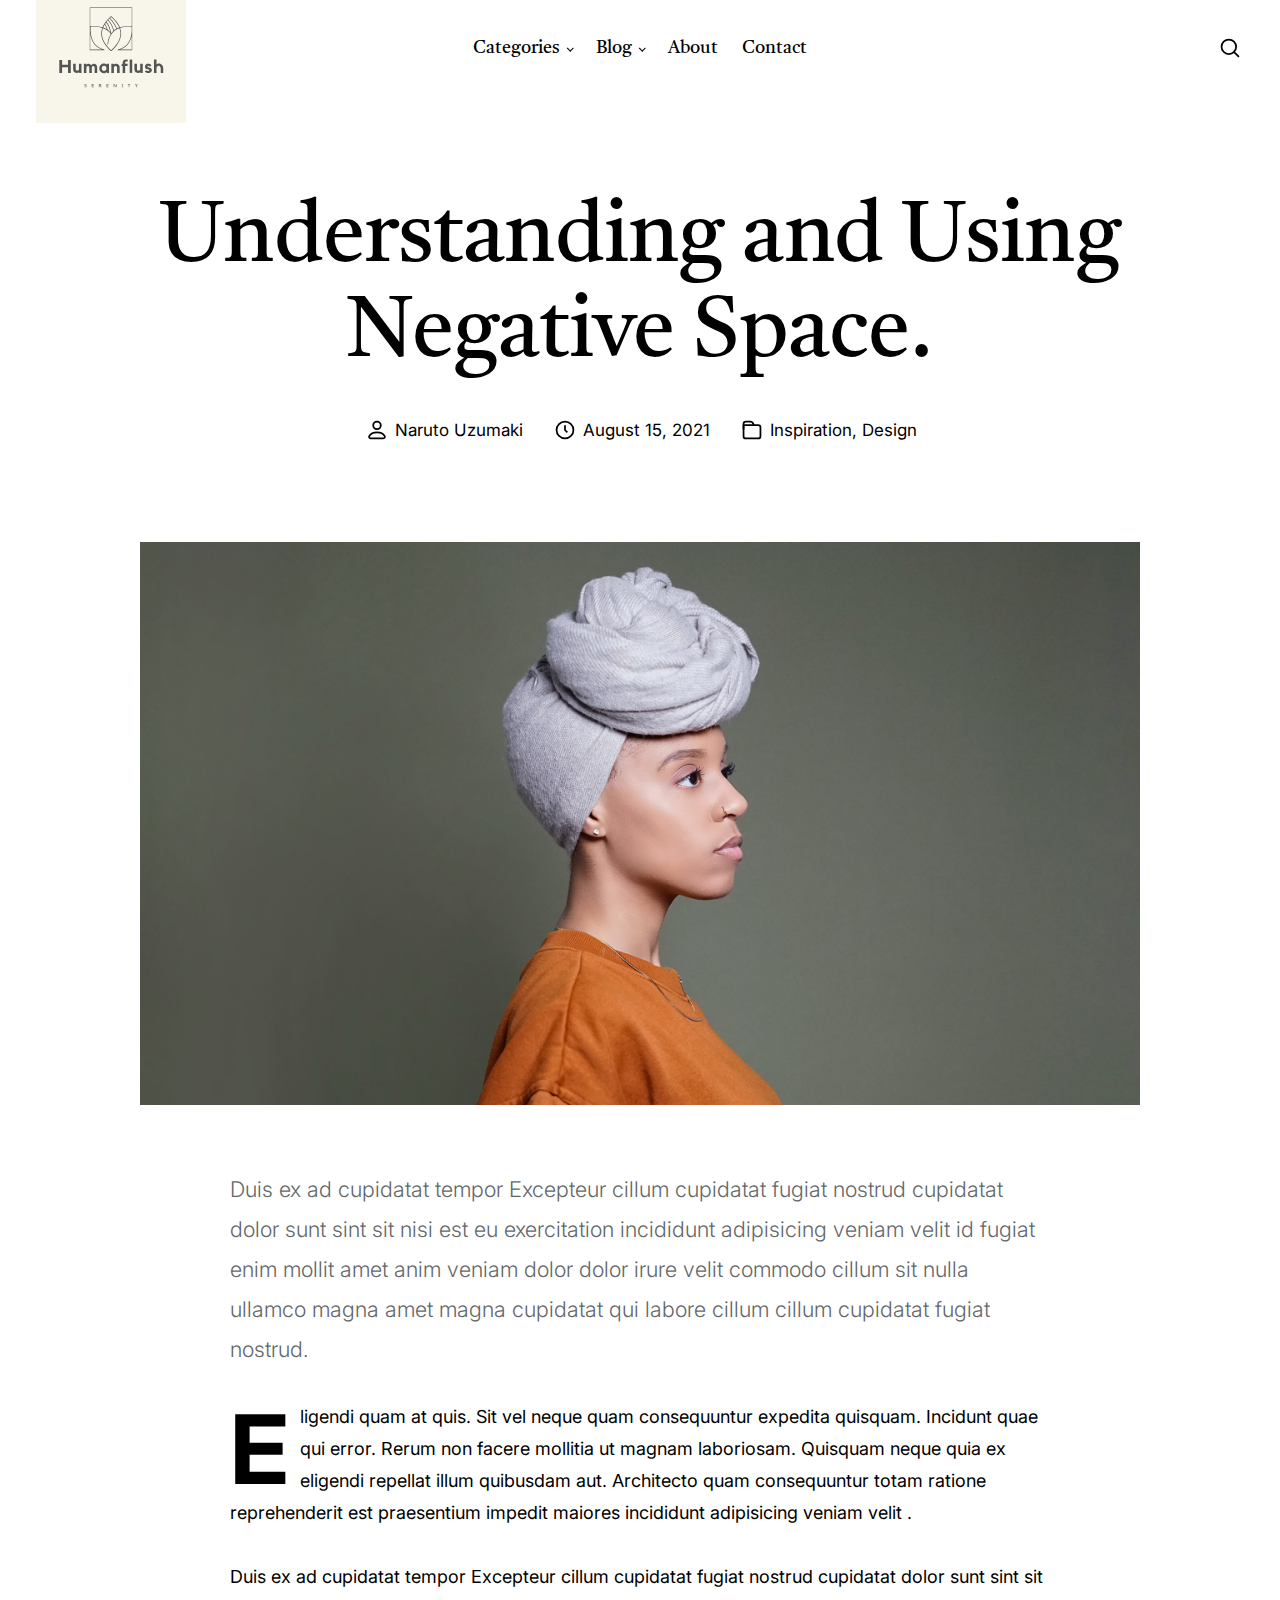
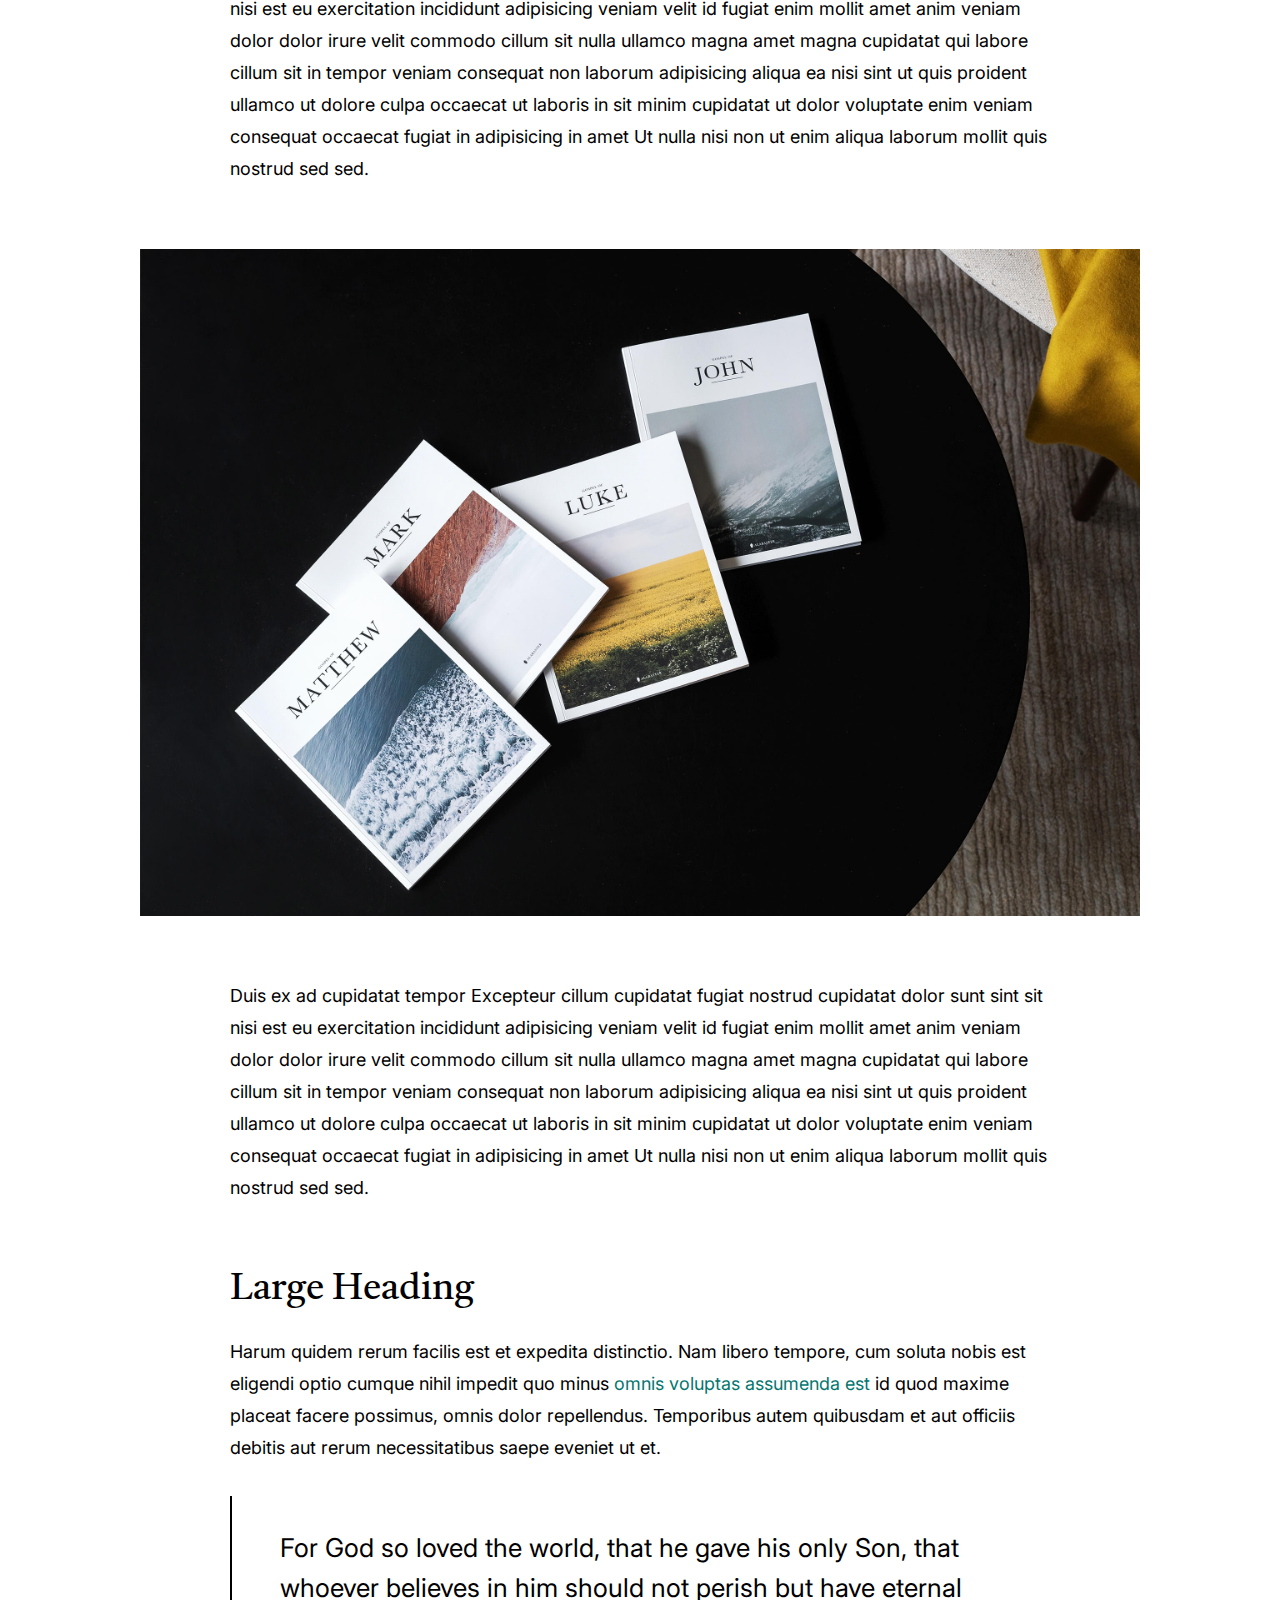
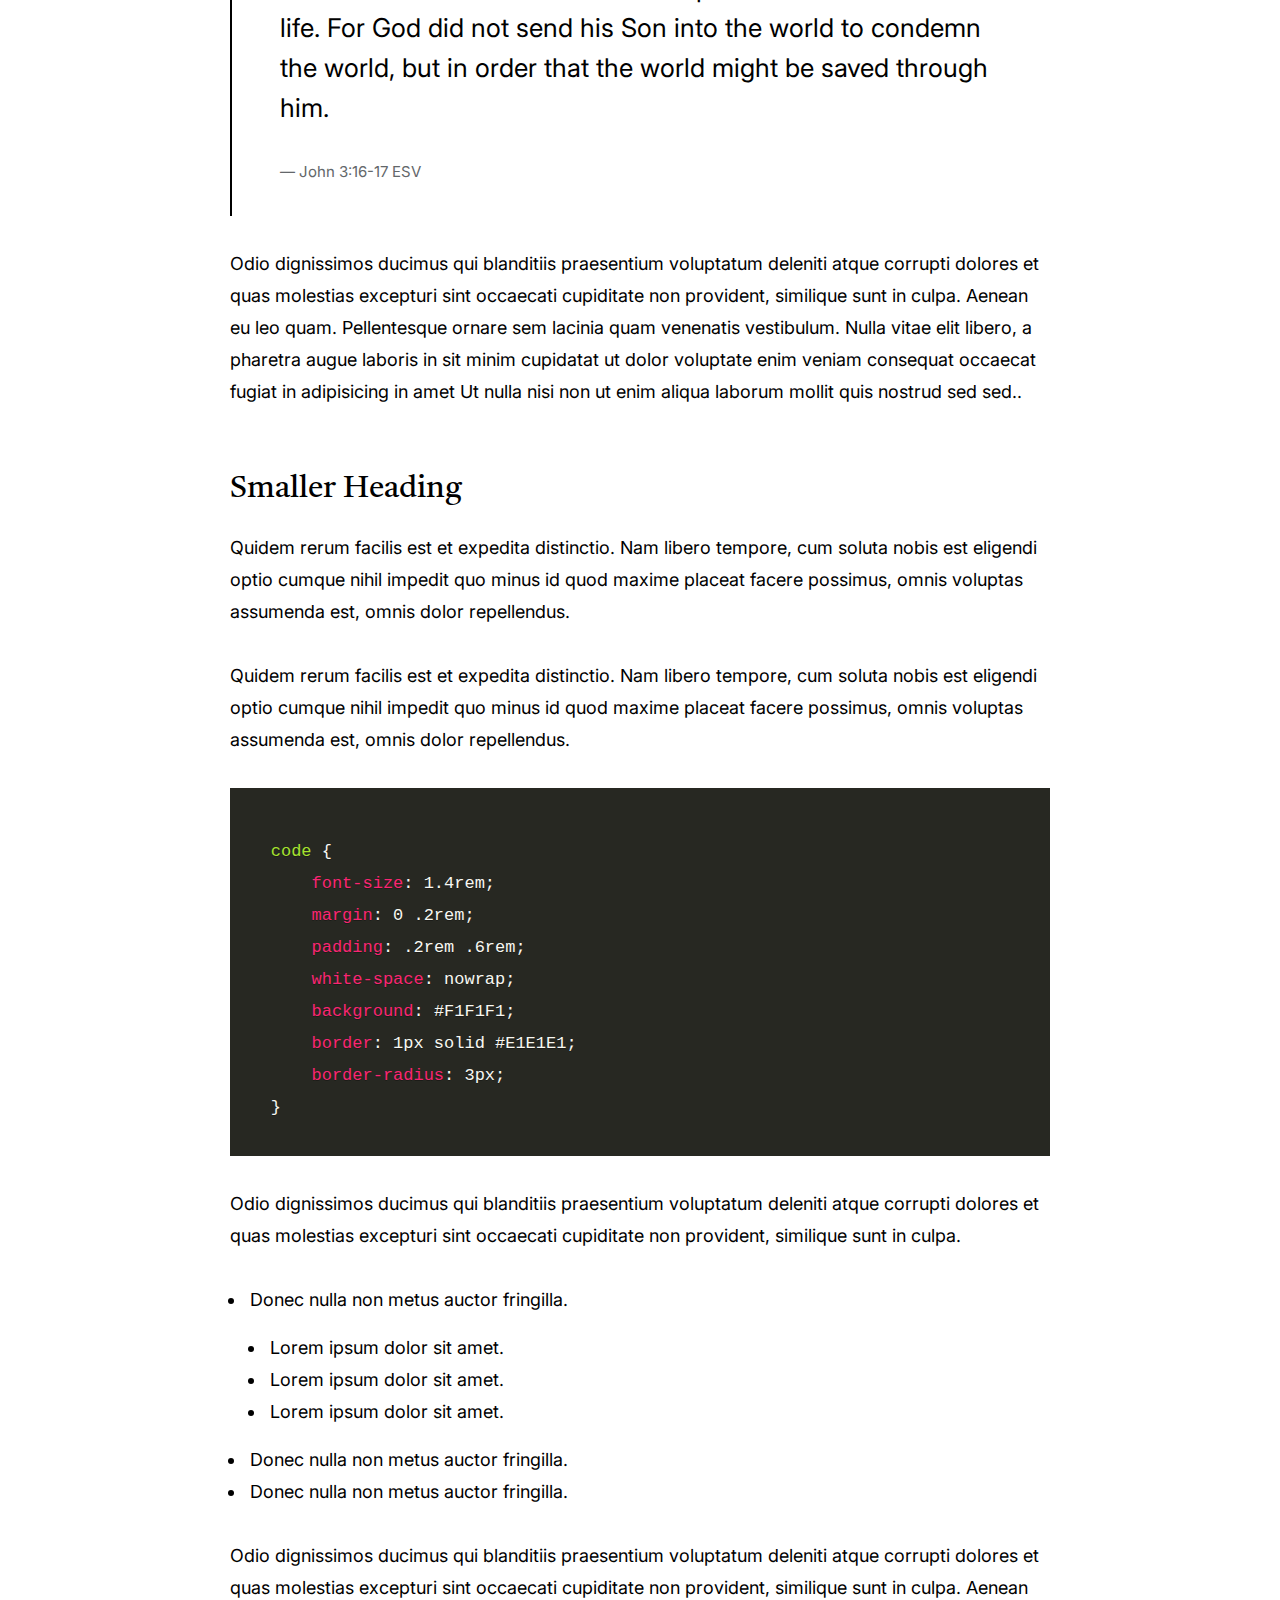
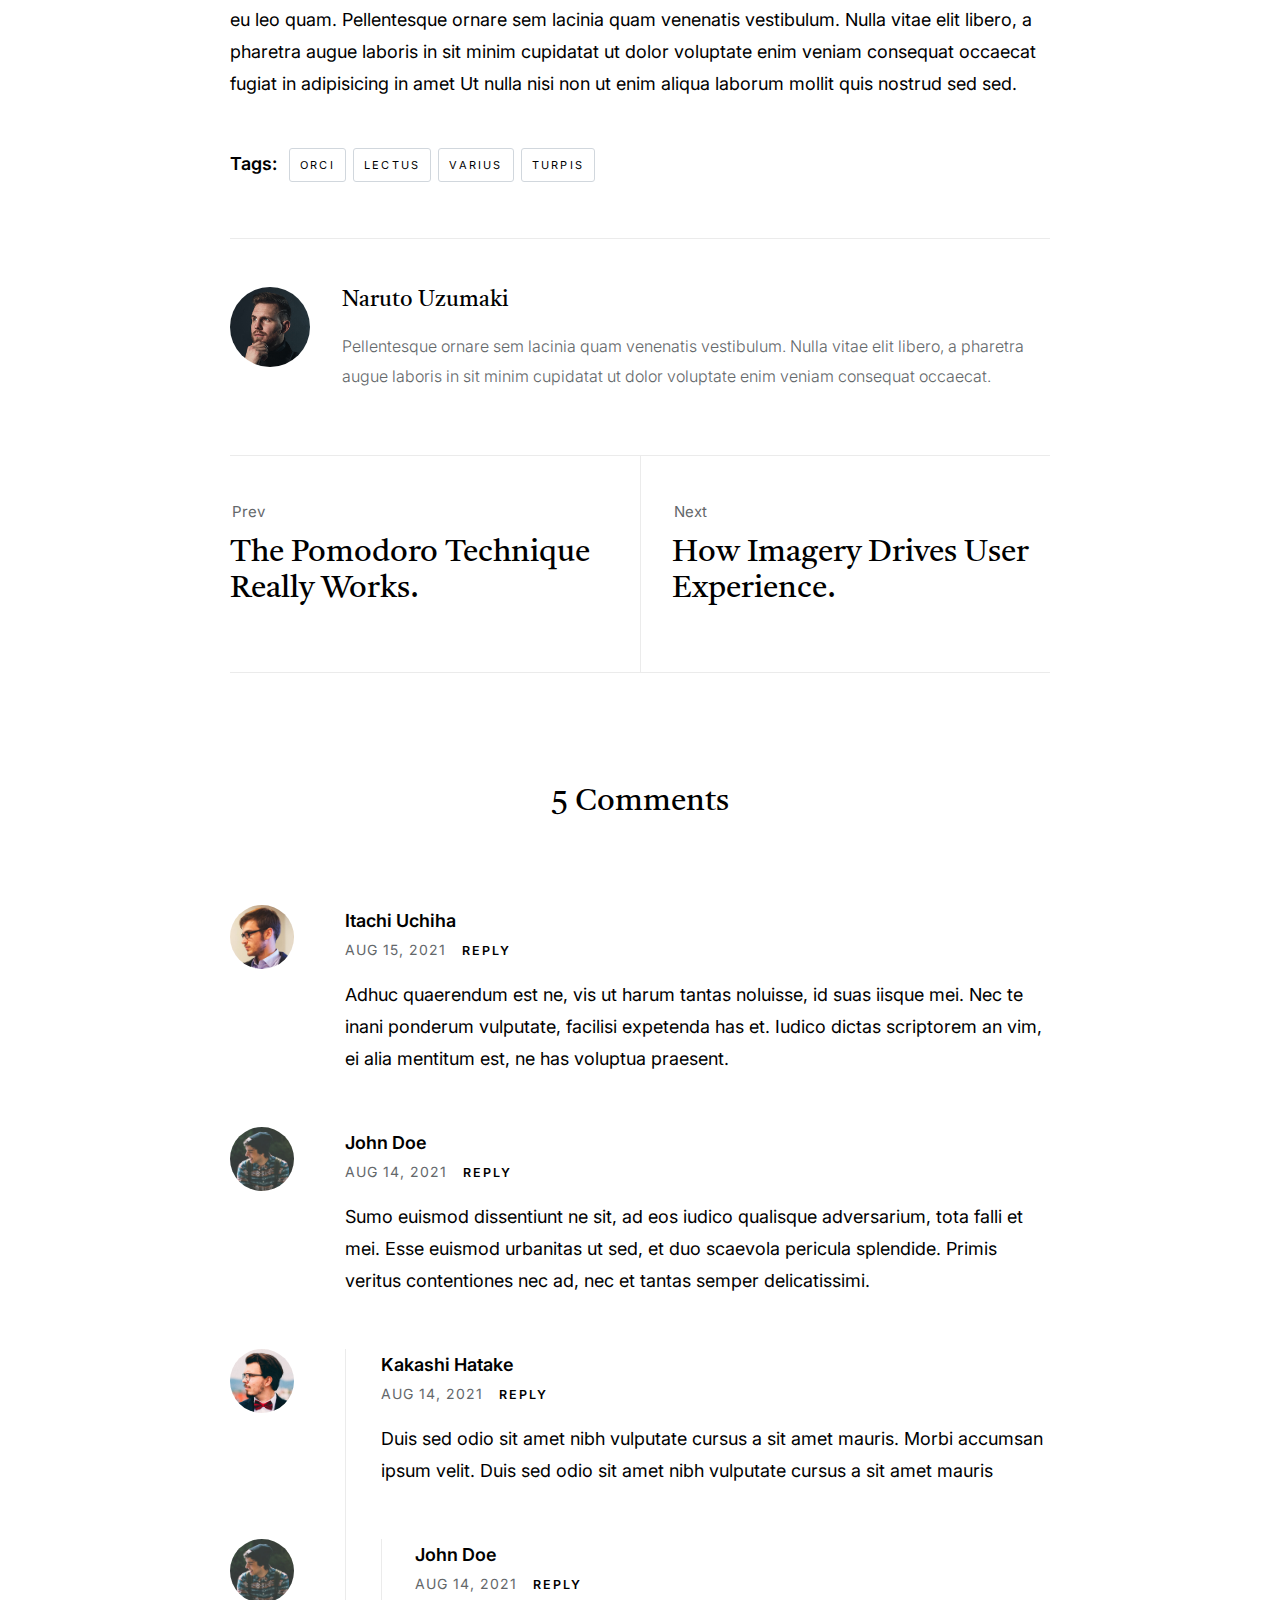
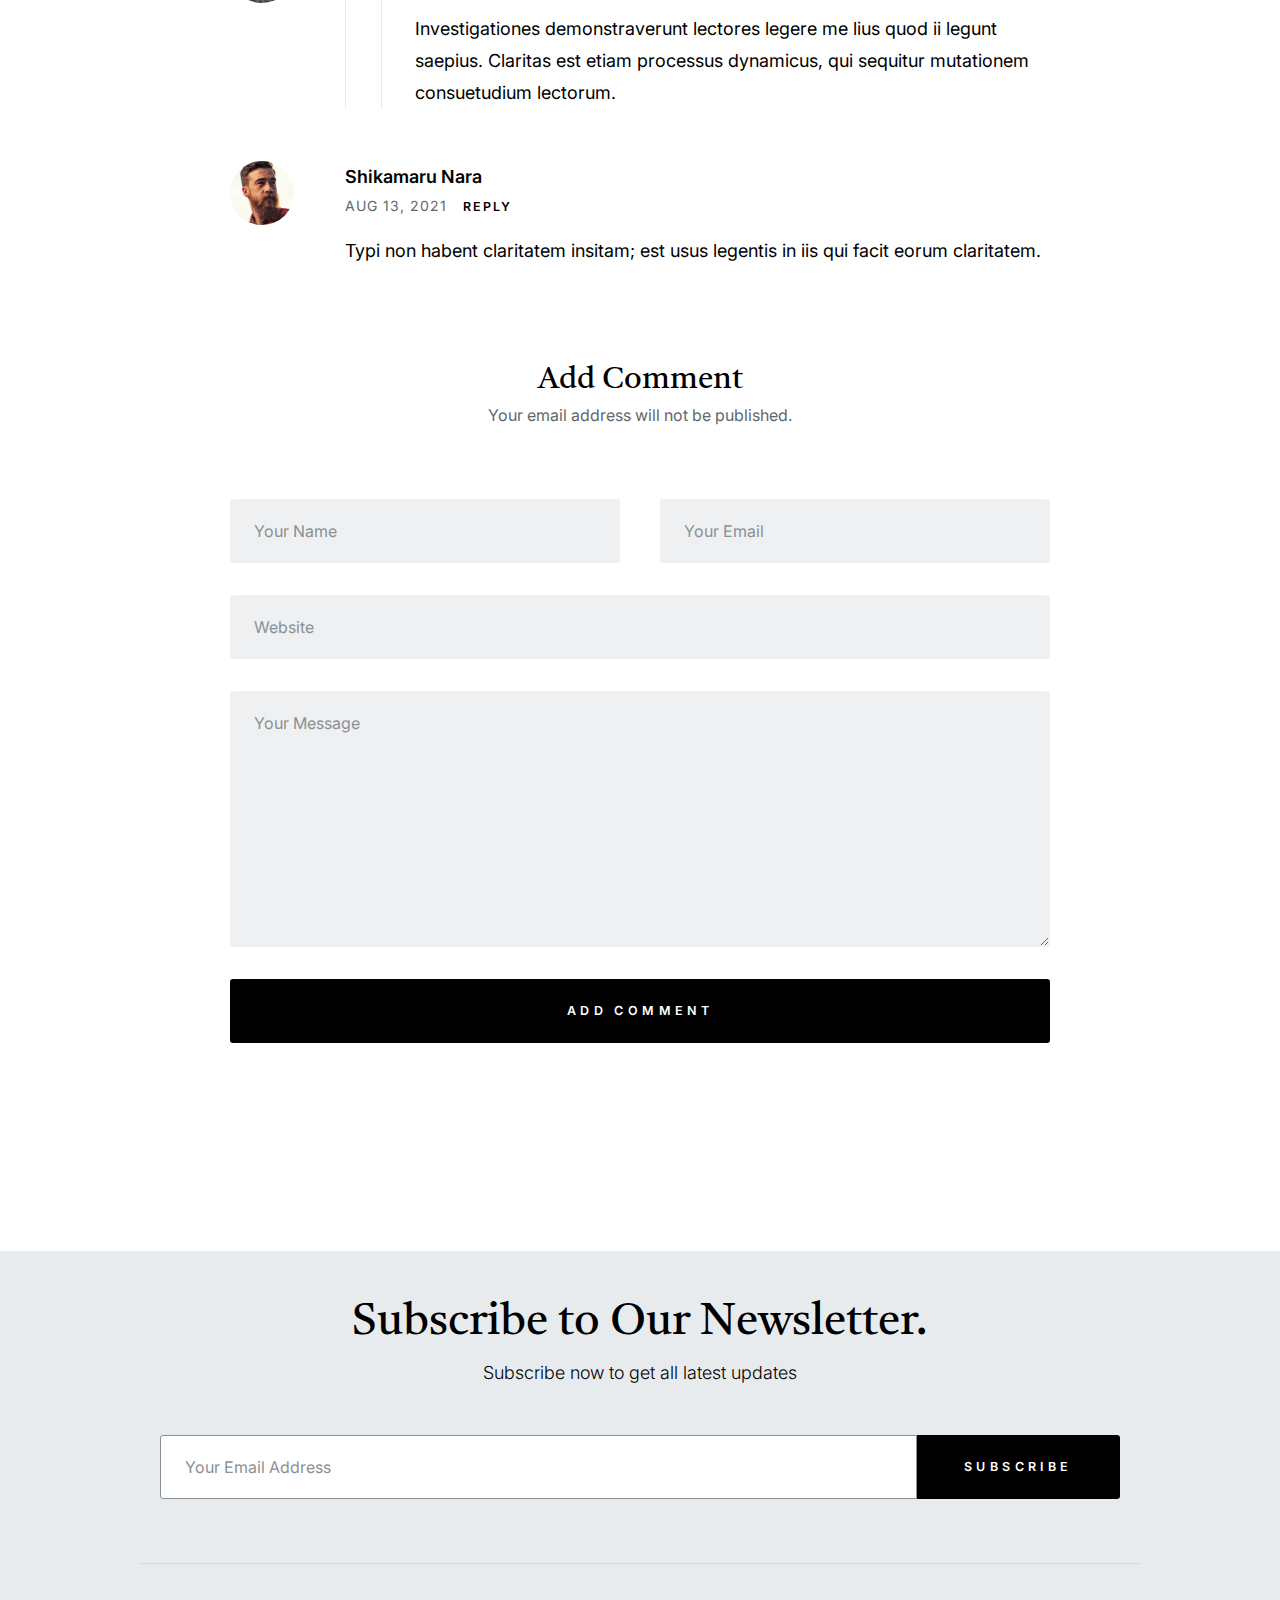
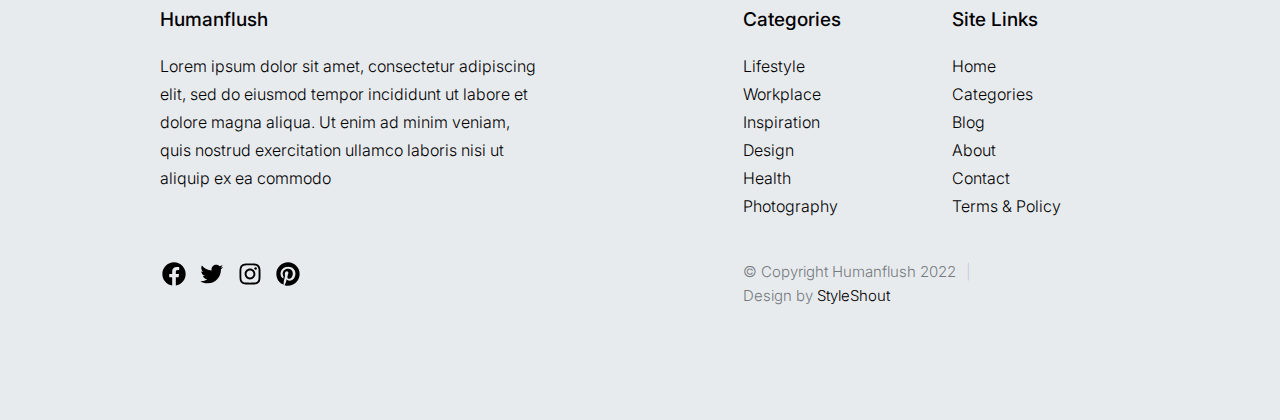
==== single-standard.html @ 4a158e67 "first commit" ====
<!DOCTYPE html>
<html lang="en" class="no-js" >
<head>

    <!--- basic page needs
    ================================================== -->
    <meta charset="utf-8">
    <meta name="viewport" content="width=device-width, initial-scale=1">
    <title>Standard Post - Humanflush</title>

    <script>
        document.documentElement.classList.remove('no-js');
        document.documentElement.classList.add('js');
    </script>

    <!-- CSS
    ================================================== -->
    <link rel="stylesheet" href="css/vendor.css">
    <link rel="stylesheet" href="css/styles.css">

    <!-- favicons
    ================================================== -->
    <link rel="apple-touch-icon" sizes="180x180" href="apple-touch-icon.png">
    <link rel="icon" type="image/png" sizes="32x32" href="favicon-32x32.png">
    <link rel="icon" type="image/png" sizes="16x16" href="favicon-16x16.png">
    <link rel="manifest" href="site.webmanifest">

</head>

<body id="top">


    <!-- preloader
    ================================================== -->
    <div id="preloader">
        <div id="loader" class="dots-fade">
            <div></div>
            <div></div>
            <div></div>
        </div>
    </div>


    <!-- page wrap
    ================================================== -->
    <div id="page" class="s-pagewrap">


        <!-- # site header
        ================================================== -->
        <header id="masthead" class="s-header">

            <div class="s-header__branding">
                <p class="site-title">
                    <a href="index.html" rel="home">
                        <img src="./images/humanflush-logo.svg" alt="My Meanful logo" />
                    </a>
                </p>
            </div>

            <div class="row s-header__navigation">

                <nav class="s-header__nav-wrap">

                    <h3 class="s-header__nav-heading">Navigate to</h3>

                    <ul class="s-header__nav">

                        <li class="has-children">
                            <a href="#0" title="" class="">Categories</a>
                            <ul class="sub-menu">
                                <li><a href="category.html">Money</a></li>
                                <li><a href="category.html">Happiness</a></li>
                                <li><a href="category.html">Meaningful</a></li>

                            </ul>
                        </li>
                        <li class="has-children">
                            <a href="#0" title="" class="">Blog</a>
                            <ul class="sub-menu">
                                <li><a href="single-standard.html">Money</a></li>
                                <li><a href="single-video.html">Happiness</a></li>
                                <li><a href="single-audio.html">Meaningful</a></li>
                            </ul>
                        </li>

                        <li><a href="about.html" title="">About</a></li>
                        <li><a href="contact.html" title="">Contact</a></li>
                    </ul> <!-- end s-header__nav -->

                </nav> <!-- end s-header__nav-wrap -->

            </div> <!-- end s-header__navigation -->

            <div class="s-header__search">

                <div class="s-header__search-inner">
                    <div class="row">

                        <form role="search" method="get" class="s-header__search-form" action="#">
                            <label>
                                <span class="u-screen-reader-text">Search for:</span>
                                <input type="search" class="s-header__search-field" placeholder="Search for..." value="" name="s" title="Search for:" autocomplete="off">
                            </label>
                            <input type="submit" class="s-header__search-submit" value="Search">
                        </form>

                        <a href="#0" title="Close Search" class="s-header__search-close">Close</a>

                    </div> <!-- end row -->
                </div> <!-- s-header__search-inner -->

            </div> <!-- end s-header__search -->

            <a class="s-header__menu-toggle" href="#0"><span>Menu</span></a>
            <a class="s-header__search-trigger" href="#">
                <svg width="24" height="24" fill="none" viewBox="0 0 24 24">
                    <path stroke="currentColor" stroke-linecap="round" stroke-linejoin="round" stroke-width="1.5" d="M19.25 19.25L15.5 15.5M4.75 11C4.75 7.54822 7.54822 4.75 11 4.75C14.4518 4.75 17.25 7.54822 17.25 11C17.25 14.4518 14.4518 17.25 11 17.25C7.54822 17.25 4.75 14.4518 4.75 11Z"></path>
                </svg>
            </a>

        </header> <!-- end s-header -->


        <!-- # site-content
        ================================================== -->
        <div id="content" class="s-content s-content--blog">

                <div class="row entry-wrap">
                    <div class="column lg-12">

                        <article class="entry format-standard">

                            <header class="entry__header">

                                <h1 class="entry__title">
                                    Understanding and Using Negative Space.
                                </h1>

                                <div class="entry__meta">
                                    <div class="entry__meta-author">
                                        <svg width="24" height="24" fill="none" viewBox="0 0 24 24">
                                            <circle cx="12" cy="8" r="3.25" stroke="currentColor" stroke-linecap="round" stroke-linejoin="round" stroke-width="1.5"></circle>
                                            <path stroke="currentColor" stroke-linecap="round" stroke-linejoin="round" stroke-width="1.5" d="M6.8475 19.25H17.1525C18.2944 19.25 19.174 18.2681 18.6408 17.2584C17.8563 15.7731 16.068 14 12 14C7.93201 14 6.14367 15.7731 5.35924 17.2584C4.82597 18.2681 5.70558 19.25 6.8475 19.25Z"></path>
                                        </svg>
                                        <a href="#">Naruto Uzumaki</a>
                                    </div>
                                    <div class="entry__meta-date">
                                        <svg width="24" height="24" fill="none" viewBox="0 0 24 24">
                                            <circle cx="12" cy="12" r="7.25" stroke="currentColor" stroke-width="1.5"></circle>
                                            <path stroke="currentColor" stroke-width="1.5" d="M12 8V12L14 14"></path>
                                        </svg>
                                        August 15, 2021
                                    </div>
                                    <div class="entry__meta-cat">
                                        <svg width="24" height="24" fill="none" viewBox="0 0 24 24">
                                            <path stroke="currentColor" stroke-linecap="round" stroke-linejoin="round" stroke-width="1.5" d="M19.25 17.25V9.75C19.25 8.64543 18.3546 7.75 17.25 7.75H4.75V17.25C4.75 18.3546 5.64543 19.25 6.75 19.25H17.25C18.3546 19.25 19.25 18.3546 19.25 17.25Z"></path>
                                            <path stroke="currentColor" stroke-linecap="round" stroke-linejoin="round" stroke-width="1.5" d="M13.5 7.5L12.5685 5.7923C12.2181 5.14977 11.5446 4.75 10.8127 4.75H6.75C5.64543 4.75 4.75 5.64543 4.75 6.75V11"></path>
                                        </svg>

                                        <span class="cat-links">
                                            <a href="#0">Inspiration</a>
                                            <a href="#0">Design</a>
                                        </span>
                                    </div>
                                </div>
                            </header>

                            <div class="entry__media">
                                <figure class="featured-image">
                                    <img src="images/thumbs/single/standard-1200.jpg"
                                      srcset="images/thumbs/single/standard-2400.jpg 2400w,
                                              images/thumbs/single/standard-1200.jpg 1200w,
                                              images/thumbs/single/standard-600.jpg 600w" sizes="(max-width: 2400px) 100vw, 2400px" alt="">
                                </figure>
                            </div>

                            <div class="content-primary">

                                <div class="entry__content">
                                    <p class="lead">
                                    Duis ex ad cupidatat tempor Excepteur cillum cupidatat fugiat nostrud cupidatat dolor
                                    sunt sint sit nisi est eu exercitation incididunt adipisicing veniam velit id fugiat
                                    enim mollit amet anim veniam dolor dolor irure velit commodo cillum sit nulla ullamco
                                    magna amet magna cupidatat qui labore cillum cillum cupidatat fugiat nostrud. </p>

                                    <p class="drop-cap">
                                    Eligendi quam at quis. Sit vel neque quam consequuntur expedita quisquam. Incidunt quae
                                    qui error. Rerum non facere mollitia ut magnam laboriosam. Quisquam neque quia ex eligendi
                                    repellat illum quibusdam aut. Architecto quam consequuntur totam ratione reprehenderit est
                                    praesentium impedit maiores incididunt adipisicing veniam velit .
                                    </p>

                                    <p>
                                    Duis ex ad cupidatat tempor Excepteur cillum cupidatat fugiat nostrud cupidatat dolor
                                    sunt sint sit nisi est eu exercitation incididunt adipisicing veniam velit id fugiat
                                    enim mollit amet anim veniam dolor dolor irure velit commodo cillum sit nulla ullamco
                                    magna amet magna cupidatat qui labore cillum sit in tempor veniam consequat non laborum
                                    adipisicing aliqua ea nisi sint ut quis proident ullamco ut dolore culpa occaecat ut
                                    laboris in sit minim cupidatat ut dolor voluptate enim veniam consequat occaecat fugiat
                                    in adipisicing in amet Ut nulla nisi non ut enim aliqua laborum mollit quis nostrud sed sed.
                                    </p>

                                    <figure class="alignwide">
                                        <img src="images/sample-1200.jpg"
                                          srcset="images/sample-2400.jpg 2400w,
                                                  images/sample-1200.jpg 1200w,
                                                  images/sample-600.jpg 600w" sizes="(max-width: 2400px) 100vw, 2400px" alt="">
                                    </figure>

                                    <p>
                                    Duis ex ad cupidatat tempor Excepteur cillum cupidatat fugiat nostrud cupidatat dolor
                                    sunt sint sit nisi est eu exercitation incididunt adipisicing veniam velit id fugiat
                                    enim mollit amet anim veniam dolor dolor irure velit commodo cillum sit nulla ullamco
                                    magna amet magna cupidatat qui labore cillum sit in tempor veniam consequat non laborum
                                    adipisicing aliqua ea nisi sint ut quis proident ullamco ut dolore culpa occaecat ut
                                    laboris in sit minim cupidatat ut dolor voluptate enim veniam consequat occaecat fugiat
                                    in adipisicing in amet Ut nulla nisi non ut enim aliqua laborum mollit quis nostrud sed sed.
                                    </p>

                                    <h2>Large Heading</h2>

                                    <p>
                                    Harum quidem rerum facilis est et expedita distinctio. Nam libero tempore, cum soluta
                                    nobis est eligendi optio cumque nihil impedit quo minus <a href="http://#">omnis voluptas assumenda est</a>
                                    id quod maxime placeat facere possimus, omnis dolor repellendus. Temporibus autem quibusdam et
                                    aut officiis debitis aut rerum necessitatibus saepe eveniet ut et.</p>

                                    <blockquote>
                                        <p>
                                        For God so loved the world, that he gave his only Son, that whoever believes in
                                        him should not perish but have eternal life. For God did not send his Son into
                                        the world to condemn the world, but in order that the world might be
                                        saved through him.
                                        </p>
                                        <cite>John 3:16-17 ESV</cite>
                                    </blockquote>

                                    <p>
                                    Odio dignissimos ducimus qui blanditiis praesentium voluptatum deleniti atque corrupti dolores
                                    et quas molestias excepturi sint occaecati cupiditate non provident, similique sunt in culpa.
                                    Aenean eu leo quam. Pellentesque ornare sem lacinia quam venenatis vestibulum. Nulla vitae elit
                                    libero, a pharetra augue laboris in sit minim cupidatat ut dolor voluptate enim veniam consequat
                                    occaecat fugiat in adipisicing in amet Ut nulla nisi non ut enim aliqua laborum mollit quis nostrud sed sed..</p>

                                    <h3>Smaller Heading</h3>

                                    <p>
                                    Quidem rerum facilis est et expedita distinctio. Nam libero tempore, cum soluta nobis est
                                    eligendi optio cumque nihil impedit quo minus id quod maxime placeat facere possimus, omnis voluptas
                                    assumenda est, omnis dolor repellendus.
                                    </p>

                                    <p>
                                    Quidem rerum facilis est et expedita distinctio. Nam libero tempore, cum soluta nobis est
                                    eligendi optio cumque nihil impedit quo minus id quod maxime placeat facere possimus, omnis voluptas
                                    assumenda est, omnis dolor repellendus.
                                    </p>

<pre><code class="language-css">
    code {
        font-size: 1.4rem;
        margin: 0 .2rem;
        padding: .2rem .6rem;
        white-space: nowrap;
        background: #F1F1F1;
        border: 1px solid #E1E1E1;
        border-radius: 3px;
    }
</code></pre>

                                    <p>
                                    Odio dignissimos ducimus qui blanditiis praesentium voluptatum deleniti atque corrupti dolores et
                                    quas molestias excepturi sint occaecati cupiditate non provident, similique sunt in culpa.</p>

                                    <ul>
                                        <li>Donec nulla non metus auctor fringilla.
                                            <ul>
                                                <li>Lorem ipsum dolor sit amet.</li>
                                                <li>Lorem ipsum dolor sit amet.</li>
                                                <li>Lorem ipsum dolor sit amet.</li>
                                            </ul>
                                        </li>
                                        <li>Donec nulla non metus auctor fringilla.</li>
                                        <li>Donec nulla non metus auctor fringilla.</li>
                                    </ul>

                                    <p>
                                    Odio dignissimos ducimus qui blanditiis praesentium voluptatum deleniti atque corrupti dolores et quas
                                    molestias excepturi sint occaecati cupiditate non provident, similique sunt in culpa. Aenean eu leo quam.
                                    Pellentesque ornare sem lacinia quam venenatis vestibulum. Nulla vitae elit libero, a pharetra augue
                                    laboris in sit minim cupidatat ut dolor voluptate enim veniam consequat occaecat fugiat in adipisicing
                                    in amet Ut nulla nisi non ut enim aliqua laborum mollit quis nostrud sed sed.
                                    </p>

                                    <p class="entry__tags">
                                        <strong>Tags:</strong>

                                        <span class="entry__tag-list">
                                            <a href="#0">orci</a>
                                            <a href="#0">lectus</a>
                                            <a href="#0">varius</a>
                                            <a href="#0">turpis</a>
                                        </span>

                                    </p>

                                    <div class="entry__author-box">
                                        <figure class="entry__author-avatar">
                                            <img alt="" src="images/avatars/user-06.jpg" class="avatar">
                                        </figure>
                                        <div class="entry__author-info">
                                            <h5 class="entry__author-name">
                                                <a href="#0">
                                                    Naruto Uzumaki
                                                </a>
                                            </h5>
                                            <p>
                                            Pellentesque ornare sem lacinia quam venenatis vestibulum. Nulla vitae elit libero,
                                            a pharetra augue laboris in sit minim cupidatat ut dolor voluptate enim veniam
                                            consequat occaecat.
                                            </p>
                                        </div>
                                    </div>

                                </div> <!-- end entry-content -->

                                <div class="post-nav">
                                    <div class="post-nav__prev">
                                        <a href="single-standard.html" rel="prev">
                                            <span>Prev</span>
                                            The Pomodoro Technique Really Works.
                                        </a>
                                    </div>
                                    <div class="post-nav__next">
                                        <a href="single-standard.html" rel="next">
                                            <span>Next</span>
                                            How Imagery Drives User Experience.
                                        </a>
                                    </div>
                                </div>

                            </div> <!-- end content-primary -->

                        </article> <!-- end entry -->

                        <!-- comments -->
                        <div class="comments-wrap">

                            <div id="comments">
                                <div class="large-12">

                                    <h3>5 Comments</h3>

                                    <!-- START commentlist -->
                                    <ol class="commentlist">

                                        <li class="depth-1 comment">

                                            <div class="comment__avatar">
                                                <img class="avatar" src="images/avatars/user-01.jpg" alt="" width="50" height="50">
                                            </div>

                                            <div class="comment__content">

                                                <div class="comment__info">
                                                    <div class="comment__author">Itachi Uchiha</div>

                                                    <div class="comment__meta">
                                                        <div class="comment__time">Aug 15, 2021</div>
                                                        <div class="comment__reply">
                                                            <a class="comment-reply-link" href="#0">Reply</a>
                                                        </div>
                                                    </div>
                                                </div>

                                                <div class="comment__text">
                                                <p>Adhuc quaerendum est ne, vis ut harum tantas noluisse, id suas iisque mei. Nec te inani ponderum vulputate,
                                                facilisi expetenda has et. Iudico dictas scriptorem an vim, ei alia mentitum est, ne has voluptua praesent.</p>
                                                </div>

                                            </div>

                                        </li> <!-- end comment level 1 -->

                                        <li class="thread-alt depth-1 comment">

                                            <div class="comment__avatar">
                                                <img class="avatar" src="images/avatars/user-04.jpg" alt="" width="50" height="50">
                                            </div>

                                            <div class="comment__content">

                                                <div class="comment__info">
                                                    <div class="comment__author">John Doe</div>

                                                    <div class="comment__meta">
                                                        <div class="comment__time">Aug 14, 2021</div>
                                                        <div class="comment__reply">
                                                            <a class="comment-reply-link" href="#0">Reply</a>
                                                        </div>
                                                    </div>
                                                </div>

                                                <div class="comment__text">
                                                <p>Sumo euismod dissentiunt ne sit, ad eos iudico qualisque adversarium, tota falli et mei. Esse euismod
                                                urbanitas ut sed, et duo scaevola pericula splendide. Primis veritus contentiones nec ad, nec et
                                                tantas semper delicatissimi.</p>
                                                </div>

                                            </div>

                                            <ul class="children">

                                                <li class="depth-2 comment">

                                                    <div class="comment__avatar">
                                                        <img class="avatar" src="images/avatars/user-03.jpg" alt="" width="50" height="50">
                                                    </div>

                                                    <div class="comment__content">

                                                        <div class="comment__info">
                                                            <div class="comment__author">Kakashi Hatake</div>

                                                            <div class="comment__meta">
                                                                <div class="comment__time">Aug 14, 2021</div>
                                                                <div class="comment__reply">
                                                                    <a class="comment-reply-link" href="#0">Reply</a>
                                                                </div>
                                                            </div>
                                                        </div>

                                                        <div class="comment__text">
                                                            <p>Duis sed odio sit amet nibh vulputate
                                                            cursus a sit amet mauris. Morbi accumsan ipsum velit. Duis sed odio sit amet nibh vulputate
                                                            cursus a sit amet mauris</p>
                                                        </div>

                                                    </div>

                                                    <ul class="children">

                                                        <li class="depth-3 comment">

                                                            <div class="comment__avatar">
                                                                <img class="avatar" src="images/avatars/user-04.jpg" alt="" width="50" height="50">
                                                            </div>

                                                            <div class="comment__content">

                                                                <div class="comment__info">
                                                                    <div class="comment__author">John Doe</div>

                                                                    <div class="comment__meta">
                                                                        <div class="comment__time">Aug 14, 2021</div>
                                                                        <div class="comment__reply">
                                                                            <a class="comment-reply-link" href="#0">Reply</a>
                                                                        </div>
                                                                    </div>
                                                                </div>

                                                                <div class="comment__text">
                                                                <p>Investigationes demonstraverunt lectores legere me lius quod ii legunt saepius. Claritas est
                                                                etiam processus dynamicus, qui sequitur mutationem consuetudium lectorum.</p>
                                                                </div>

                                                            </div>

                                                        </li>

                                                    </ul>

                                                </li>

                                            </ul>

                                        </li> <!-- end comment level 1 -->

                                        <li class="depth-1 comment">

                                            <div class="comment__avatar">
                                                <img class="avatar" src="images/avatars/user-02.jpg" alt="" width="50" height="50">
                                            </div>

                                            <div class="comment__content">

                                                <div class="comment__info">
                                                    <div class="comment__author">Shikamaru Nara</div>

                                                    <div class="comment__meta">
                                                        <div class="comment__time">Aug 13, 2021</div>
                                                        <div class="comment__reply">
                                                            <a class="comment-reply-link" href="#0">Reply</a>
                                                        </div>
                                                    </div>
                                                </div>

                                                <div class="comment__text">
                                                <p>Typi non habent claritatem insitam; est usus legentis in iis qui facit eorum claritatem.</p>
                                                </div>

                                            </div>

                                        </li>  <!-- end comment level 1 -->

                                    </ol>
                                    <!-- END commentlist -->

                                </div> <!-- end col-full -->
                            </div> <!-- end comments -->


                            <div class="comment-respond">

                                <!-- START respond -->
                                <div id="respond">

                                    <h3>
                                    Add Comment
                                    <span>Your email address will not be published.</span>
                                    </h3>

                                    <form name="contactForm" id="contactForm" method="post" action="" autocomplete="off">
                                        <fieldset class="row">

                                            <div class="column lg-6 tab-12 form-field">
                                                <input name="cName" id="cName" class="u-fullwidth h-remove-bottom" placeholder="Your Name" value="" type="text">
                                            </div>

                                            <div class="column lg-6 tab-12 form-field">
                                                <input name="cEmail" id="cEmail" class="u-fullwidth h-remove-bottom" placeholder="Your Email" value="" type="text">
                                            </div>

                                            <div class="column lg-12 form-field">
                                                <input name="cWebsite" id="cWebsite" class="u-fullwidth h-remove-bottom" placeholder="Website" value="" type="text">
                                            </div>

                                            <div class="column lg-12 message form-field">
                                                <textarea name="cMessage" id="cMessage" class="u-fullwidth" placeholder="Your Message"></textarea>
                                            </div>

                                            <div class="column lg-12">
                                                <input name="submit" id="submit" class="btn btn--primary btn-wide btn--large u-fullwidth" value="Add Comment" type="submit">
                                            </div>

                                        </fieldset>
                                    </form> <!-- end form -->

                                </div>
                                <!-- END respond-->

                            </div> <!-- end comment-respond -->

                        </div> <!-- end comments-wrap -->

                    </div>
                </div> <!-- end entry-wrap -->
        </section> <!-- end s-content -->


        <!-- # site-footer
        ================================================== -->
        <footer id="colophon" class="s-footer">

            <div class="row s-footer__subscribe">
                <div class="column lg-12">

                    <h2>
                    Subscribe to Our Newsletter.
                    </h2>
                    <p>
                    Subscribe now to get all latest updates
                    </p>

                    <form id="mc-form" class="mc-form">
                        <input type="email" name="EMAIL" id="mce-EMAIL" class="u-fullwidth text-center" placeholder="Your Email Address" title="The domain portion of the email address is invalid (the portion after the @)." pattern="^([^\x00-\x20\x22\x28\x29\x2c\x2e\x3a-\x3c\x3e\x40\x5b-\x5d\x7f-\xff]+|\x22([^\x0d\x22\x5c\x80-\xff]|\x5c[\x00-\x7f])*\x22)(\x2e([^\x00-\x20\x22\x28\x29\x2c\x2e\x3a-\x3c\x3e\x40\x5b-\x5d\x7f-\xff]+|\x22([^\x0d\x22\x5c\x80-\xff]|\x5c[\x00-\x7f])*\x22))*\x40([^\x00-\x20\x22\x28\x29\x2c\x2e\x3a-\x3c\x3e\x40\x5b-\x5d\x7f-\xff]+|\x5b([^\x0d\x5b-\x5d\x80-\xff]|\x5c[\x00-\x7f])*\x5d)(\x2e([^\x00-\x20\x22\x28\x29\x2c\x2e\x3a-\x3c\x3e\x40\x5b-\x5d\x7f-\xff]+|\x5b([^\x0d\x5b-\x5d\x80-\xff]|\x5c[\x00-\x7f])*\x5d))*(\.\w{2,})+$" required>
                        <input type="submit" name="subscribe" value="Subscribe" class="btn--small btn--primary u-fullwidth">
                        <!-- <div style="position: absolute; left: -5000px;" aria-hidden="true"><input type="text" name="b_cdb7b577e41181934ed6a6a44_9a91cfe7b3" tabindex="-1" value=""></div> -->
                        <div class="mc-status"></div>
                    </form>

                </div>
            </div> <!-- end s-footer__subscribe -->

            <div class="row s-footer__main">

                <div class="column lg-5 md-6 tab-12 s-footer__about">
                    <h4>Humanflush</h4>

                    <p>
                    Lorem ipsum dolor sit amet, consectetur
                    adipiscing elit, sed do eiusmod tempor
                    incididunt ut labore et dolore magna aliqua.
                    Ut enim ad minim veniam, quis nostrud exercitation
                    ullamco laboris nisi ut aliquip ex ea commodo
                    </p>
                </div> <!-- end s-footer__about -->

                <div class="column lg-5 md-6 tab-12">
                    <div class="row">
                        <div class="column lg-6">
                            <h4>Categories</h4>
                            <ul class="link-list">
                                <li><a href="category.html">Lifestyle</a></li>
                                <li><a href="category.html">Workplace</a></li>
                                <li><a href="category.html">Inspiration</a></li>
                                <li><a href="category.html">Design</a></li>
                                <li><a href="category.html">Health</a></li>
                                <li><a href="category.html">Photography</a></li>
                            </ul>
                        </div>
                        <div class="column lg-6">
                            <h4>Site Links</h4>
                            <ul class="link-list">
                                <li><a href="index.html">Home</a></li>
                                <li><a href="category.html">Categories</a></li>
                                <li><a href="category.html">Blog</a></li>
                                <li><a href="about.html">About</a></li>
                                <li><a href="about.html">Contact</a></li>
                                <li><a href="#0">Terms & Policy</a></li>
                            </ul>
                        </div>
                    </div>
                </div>

            </div> <!-- end s-footer__main -->

            <div class="row s-footer__bottom">

                <div class="column lg-7 md-6 tab-12">
                    <ul class="s-footer__social">
                        <li>
                            <a href="#0">
                                <svg xmlns="http://www.w3.org/2000/svg" width="24" height="24" viewBox="0 0 24 24" style="fill: rgba(0, 0, 0, 1);transform: ;msFilter:;"><path d="M12.001 2.002c-5.522 0-9.999 4.477-9.999 9.999 0 4.99 3.656 9.126 8.437 9.879v-6.988h-2.54v-2.891h2.54V9.798c0-2.508 1.493-3.891 3.776-3.891 1.094 0 2.24.195 2.24.195v2.459h-1.264c-1.24 0-1.628.772-1.628 1.563v1.875h2.771l-.443 2.891h-2.328v6.988C18.344 21.129 22 16.992 22 12.001c0-5.522-4.477-9.999-9.999-9.999z"></path></svg>
                                <span class="u-screen-reader-text">Facebook</span>
                            </a>
                        </li>
                        <li>
                            <a href="#0">
                                <svg xmlns="http://www.w3.org/2000/svg" width="24" height="24" viewBox="0 0 24 24" style="fill:rgba(0, 0, 0, 1);transform:;-ms-filter:"><path d="M19.633,7.997c0.013,0.175,0.013,0.349,0.013,0.523c0,5.325-4.053,11.461-11.46,11.461c-2.282,0-4.402-0.661-6.186-1.809 c0.324,0.037,0.636,0.05,0.973,0.05c1.883,0,3.616-0.636,5.001-1.721c-1.771-0.037-3.255-1.197-3.767-2.793 c0.249,0.037,0.499,0.062,0.761,0.062c0.361,0,0.724-0.05,1.061-0.137c-1.847-0.374-3.23-1.995-3.23-3.953v-0.05 c0.537,0.299,1.16,0.486,1.82,0.511C3.534,9.419,2.823,8.184,2.823,6.787c0-0.748,0.199-1.434,0.548-2.032 c1.983,2.443,4.964,4.04,8.306,4.215c-0.062-0.3-0.1-0.611-0.1-0.923c0-2.22,1.796-4.028,4.028-4.028 c1.16,0,2.207,0.486,2.943,1.272c0.91-0.175,1.782-0.512,2.556-0.973c-0.299,0.935-0.936,1.721-1.771,2.22 c0.811-0.088,1.597-0.312,2.319-0.624C21.104,6.712,20.419,7.423,19.633,7.997z"></path></svg>
                                <span class="u-screen-reader-text">Twitter</span>
                            </a>
                        </li>
                        <li>
                            <a href="#0">
                                <svg xmlns="http://www.w3.org/2000/svg" width="24" height="24" viewBox="0 0 24 24" style="fill:rgba(0, 0, 0, 1);transform:;-ms-filter:"><path d="M11.999,7.377c-2.554,0-4.623,2.07-4.623,4.623c0,2.554,2.069,4.624,4.623,4.624c2.552,0,4.623-2.07,4.623-4.624 C16.622,9.447,14.551,7.377,11.999,7.377L11.999,7.377z M11.999,15.004c-1.659,0-3.004-1.345-3.004-3.003 c0-1.659,1.345-3.003,3.004-3.003s3.002,1.344,3.002,3.003C15.001,13.659,13.658,15.004,11.999,15.004L11.999,15.004z"></path><circle cx="16.806" cy="7.207" r="1.078"></circle><path d="M20.533,6.111c-0.469-1.209-1.424-2.165-2.633-2.632c-0.699-0.263-1.438-0.404-2.186-0.42 c-0.963-0.042-1.268-0.054-3.71-0.054s-2.755,0-3.71,0.054C7.548,3.074,6.809,3.215,6.11,3.479C4.9,3.946,3.945,4.902,3.477,6.111 c-0.263,0.7-0.404,1.438-0.419,2.186c-0.043,0.962-0.056,1.267-0.056,3.71c0,2.442,0,2.753,0.056,3.71 c0.015,0.748,0.156,1.486,0.419,2.187c0.469,1.208,1.424,2.164,2.634,2.632c0.696,0.272,1.435,0.426,2.185,0.45 c0.963,0.042,1.268,0.055,3.71,0.055s2.755,0,3.71-0.055c0.747-0.015,1.486-0.157,2.186-0.419c1.209-0.469,2.164-1.424,2.633-2.633 c0.263-0.7,0.404-1.438,0.419-2.186c0.043-0.962,0.056-1.267,0.056-3.71s0-2.753-0.056-3.71C20.941,7.57,20.801,6.819,20.533,6.111z M19.315,15.643c-0.007,0.576-0.111,1.147-0.311,1.688c-0.305,0.787-0.926,1.409-1.712,1.711c-0.535,0.199-1.099,0.303-1.67,0.311 c-0.95,0.044-1.218,0.055-3.654,0.055c-2.438,0-2.687,0-3.655-0.055c-0.569-0.007-1.135-0.112-1.669-0.311 c-0.789-0.301-1.414-0.923-1.719-1.711c-0.196-0.534-0.302-1.099-0.311-1.669c-0.043-0.95-0.053-1.218-0.053-3.654 c0-2.437,0-2.686,0.053-3.655c0.007-0.576,0.111-1.146,0.311-1.687c0.305-0.789,0.93-1.41,1.719-1.712 c0.534-0.198,1.1-0.303,1.669-0.311c0.951-0.043,1.218-0.055,3.655-0.055c2.437,0,2.687,0,3.654,0.055 c0.571,0.007,1.135,0.112,1.67,0.311c0.786,0.303,1.407,0.925,1.712,1.712c0.196,0.534,0.302,1.099,0.311,1.669 c0.043,0.951,0.054,1.218,0.054,3.655c0,2.436,0,2.698-0.043,3.654H19.315z"></path></svg>
                                <span class="u-screen-reader-text">Instagram</span>
                            </a>
                        </li>
                        <li>
                            <a href="#0">
                                <svg xmlns="http://www.w3.org/2000/svg" width="24" height="24" viewBox="0 0 24 24" style="fill: rgba(0, 0, 0, 1);transform: ;msFilter:;"><path d="M11.99 2C6.472 2 2 6.473 2 11.99c0 4.232 2.633 7.85 6.35 9.306-.088-.79-.166-2.006.034-2.868.182-.78 1.172-4.966 1.172-4.966s-.299-.599-.299-1.484c0-1.388.805-2.425 1.808-2.425.853 0 1.264.64 1.264 1.407 0 .858-.546 2.139-.827 3.327-.235.994.499 1.805 1.479 1.805 1.775 0 3.141-1.872 3.141-4.575 0-2.392-1.719-4.064-4.173-4.064-2.843 0-4.512 2.132-4.512 4.335 0 .858.331 1.779.744 2.28a.3.3 0 0 1 .069.286c-.076.315-.245.994-.277 1.133-.044.183-.145.222-.335.134-1.247-.581-2.027-2.405-2.027-3.871 0-3.151 2.289-6.045 6.601-6.045 3.466 0 6.159 2.469 6.159 5.77 0 3.444-2.171 6.213-5.184 6.213-1.013 0-1.964-.525-2.29-1.146l-.623 2.374c-.225.868-.834 1.956-1.241 2.62a10 10 0 0 0 2.958.445c5.517 0 9.99-4.473 9.99-9.99S17.507 2 11.99 2"></path></svg>
                                <span class="u-screen-reader-text">Pinterest</span>
                            </a>
                        </li>
                    </ul>
                </div>
                <div class="column lg-5 md-6 tab-12">
                    <div class="ss-copyright">
                        <span>© Copyright Humanflush 2022</span>
                        <span>Design by <a href="https://www.styleshout.com/">StyleShout</a></span>
                    </div>
                </div>

            </div> <!-- end s-footer__bottom -->

            <div class="ss-go-top">
                <a class="smoothscroll" title="Back to Top" href="#top">
                    <svg width="24" height="24" fill="none" viewBox="0 0 24 24">
                        <path stroke="currentColor" stroke-linecap="round" stroke-linejoin="round" stroke-width="1.5" d="M17.25 10.25L12 4.75L6.75 10.25"/>
                        <path stroke="currentColor" stroke-linecap="round" stroke-linejoin="round" stroke-width="1.5" d="M12 19.25V5.75"/>
                    </svg>
                </a>
            </div> <!-- end ss-go-top -->

        </footer><!-- end s-footer -->


    <!-- Java Script
    ================================================== -->
    <script src="js/plugins.js"></script>
    <script src="js/main.js"></script>

</body>
</html>
---- css/vendor.css ----
/* ===================================================================
 * Humanflush Third-party Stylesheets
 * Template Ver. 1.0.0
 * 08-16-2021
 * -------------------------------------------------------------------
 *
 * TOC:
 * # PrismJS
 * # Swiper
 *
 * ------------------------------------------------------------------- */


/* ===================================================================
 * # PrismJS 1.20.0
 *   https://prismjs.com/download.html#themes=prism-okaidia&languages=markup+css+clike+javascript+markup-templating+php
 *
 *   okaidia theme for JavaScript, CSS and HTML
 *   Loosely based on Monokai textmate theme by http://www.monokai.nl/
 *   @author ocodia
 * ------------------------------------------------------------------- */
code[class*="language-"],
pre[class*="language-"] {
    color           : #f8f8f2;
    background      : none;
    text-shadow     : 0 1px rgba(0, 0, 0, 0.3);
    font-family     : var(--font-mono);
    font-size       : calc(var(--text-size) * 0.9444);
    text-align      : left;
    white-space     : pre;
    word-spacing    : normal;
    word-break      : normal;
    word-wrap       : normal;
    line-height     : var(--vspace-1);
    -moz-tab-size   : 4;
    -o-tab-size     : 4;
    tab-size        : 4;
    -webkit-hyphens : none;
    -moz-hyphens    : none;
    -ms-hyphens     : none;
    hyphens         : none;
}

/* Code blocks */
pre[class*="language-"] {
    padding  : var(--vspace-0_5) 0 var(--vspace-1);
    margin   : var(--vspace-1) 0;
    overflow : auto;
}

:not(pre)>code[class*="language-"],
pre[class*="language-"] {
    background : #272822;
}

/* Inline code */
:not(pre)>code[class*="language-"] {
    padding     : .1em;
    white-space : normal;
}

.token.comment,
.token.prolog,
.token.doctype,
.token.cdata {
    color : slategray;
}

.token.punctuation {
    color : #f8f8f2;
}

.token.namespace {
    opacity : .7;
}

.token.property,
.token.tag,
.token.constant,
.token.symbol,
.token.deleted {
    color : #f92672;
}

.token.boolean,
.token.number {
    color : #ae81ff;
}

.token.selector,
.token.attr-name,
.token.string,
.token.char,
.token.builtin,
.token.inserted {
    color : #a6e22e;
}

.token.operator,
.token.entity,
.token.url,
.language-css .token.string,
.style .token.string,
.token.variable {
    color : #f8f8f2;
}

.token.atrule,
.token.attr-value,
.token.function,
.token.class-name {
    color : #e6db74;
}

.token.keyword {
    color : #66d9ef;
}

.token.regex,
.token.important {
    color : #fd971f;
}

.token.important,
.token.bold {
    font-weight : bold;
}

.token.italic {
    font-style : italic;
}

.token.entity {
    cursor : help;
}


/* ===================================================================
 * # Swiper 6.4.5
 *   Most modern mobile touch slider and framework with hardware accelerated transitions
 *   https://swiperjs.com
 *
 *   Copyright 2014-2020 Vladimir Kharlampidi
 *
 *   Released under the MIT License
 *
 *   Released on: December 18, 2020
 * ------------------------------------------------------------------- */
@font-face {
    font-family : "swiper-icons";
    src         : url("data:application/font-woff;charset=utf-8;base64, [base64]//wADZ2x5ZgAAAywAAADMAAAD2MHtryVoZWFkAAABbAAAADAAAAA2E2+eoWhoZWEAAAGcAAAAHwAAACQC9gDzaG10eAAAAigAAAAZAAAArgJkABFsb2NhAAAC0AAAAFoAAABaFQAUGG1heHAAAAG8AAAAHwAAACAAcABAbmFtZQAAA/gAAAE5AAACXvFdBwlwb3N0AAAFNAAAAGIAAACE5s74hXjaY2BkYGAAYpf5Hu/j+W2+MnAzMYDAzaX6QjD6/4//Bxj5GA8AuRwMYGkAPywL13jaY2BkYGA88P8Agx4j+/8fQDYfA1AEBWgDAIB2BOoAeNpjYGRgYNBh4GdgYgABEMnIABJzYNADCQAACWgAsQB42mNgYfzCOIGBlYGB0YcxjYGBwR1Kf2WQZGhhYGBiYGVmgAFGBiQQkOaawtDAoMBQxXjg/wEGPcYDDA4wNUA2CCgwsAAAO4EL6gAAeNpj2M0gyAACqxgGNWBkZ2D4/wMA+xkDdgAAAHjaY2BgYGaAYBkGRgYQiAHyGMF8FgYHIM3DwMHABGQrMOgyWDLEM1T9/w8UBfEMgLzE////P/5//f/V/xv+r4eaAAeMbAxwIUYmIMHEgKYAYjUcsDAwsLKxc3BycfPw8jEQA/[base64]/uznmfPFBNODM2K7MTQ45YEAZqGP81AmGGcF3iPqOop0r1SPTaTbVkfUe4HXj97wYE+yNwWYxwWu4v1ugWHgo3S1XdZEVqWM7ET0cfnLGxWfkgR42o2PvWrDMBSFj/IHLaF0zKjRgdiVMwScNRAoWUoH78Y2icB/yIY09An6AH2Bdu/UB+yxopYshQiEvnvu0dURgDt8QeC8PDw7Fpji3fEA4z/PEJ6YOB5hKh4dj3EvXhxPqH/SKUY3rJ7srZ4FZnh1PMAtPhwP6fl2PMJMPDgeQ4rY8YT6Gzao0eAEA409DuggmTnFnOcSCiEiLMgxCiTI6Cq5DZUd3Qmp10vO0LaLTd2cjN4fOumlc7lUYbSQcZFkutRG7g6JKZKy0RmdLY680CDnEJ+UMkpFFe1RN7nxdVpXrC4aTtnaurOnYercZg2YVmLN/d/gczfEimrE/fs/bOuq29Zmn8tloORaXgZgGa78yO9/cnXm2BpaGvq25Dv9S4E9+5SIc9PqupJKhYFSSl47+Qcr1mYNAAAAeNptw0cKwkAAAMDZJA8Q7OUJvkLsPfZ6zFVERPy8qHh2YER+3i/BP83vIBLLySsoKimrqKqpa2hp6+jq6RsYGhmbmJqZSy0sraxtbO3sHRydnEMU4uR6yx7JJXveP7WrDycAAAAAAAH//wACeNpjYGRgYOABYhkgZgJCZgZNBkYGLQZtIJsFLMYAAAw3ALgAeNolizEKgDAQBCchRbC2sFER0YD6qVQiBCv/H9ezGI6Z5XBAw8CBK/m5iQQVauVbXLnOrMZv2oLdKFa8Pjuru2hJzGabmOSLzNMzvutpB3N42mNgZGBg4GKQYzBhYMxJLMlj4GBgAYow/P/PAJJhLM6sSoWKfWCAAwDAjgbRAAB42mNgYGBkAIIbCZo5IPrmUn0hGA0AO8EFTQAA") format("woff");
    font-weight : 400;
    font-style  : normal;
}

:root {
    --swiper-theme-color : #007aff;
}

.swiper-container {
    margin-left  : auto;
    margin-right : auto;
    position     : relative;
    overflow     : hidden;
    list-style   : none;
    padding      : 0;
    /* Fix of Webkit flickering */
    z-index      : 1;
}

.swiper-container-vertical>.swiper-wrapper {
    flex-direction : column;
}

.swiper-wrapper {
    position            : relative;
    width               : 100%;
    height              : 100%;
    z-index             : 1;
    display             : flex;
    transition-property : transform;
    box-sizing          : content-box;
}

.swiper-container-android .swiper-slide,
.swiper-wrapper {
    transform : translate3d(0px, 0, 0);
}

.swiper-container-multirow>.swiper-wrapper {
    flex-wrap : wrap;
}

.swiper-container-multirow-column>.swiper-wrapper {
    flex-wrap      : wrap;
    flex-direction : column;
}

.swiper-container-free-mode>.swiper-wrapper {
    transition-timing-function : ease-out;
    margin                     : 0 auto;
}

.swiper-slide {
    flex-shrink         : 0;
    width               : 100%;
    height              : 100%;
    position            : relative;
    transition-property : transform;
}

.swiper-slide-invisible-blank {
    visibility : hidden;
}

/* Auto Height */
.swiper-container-autoheight,
.swiper-container-autoheight .swiper-slide {
    height : auto;
}

.swiper-container-autoheight .swiper-wrapper {
    align-items         : flex-start;
    transition-property : transform, height;
}

/* 3D Effects */
.swiper-container-3d {
    perspective : 1200px;
}

.swiper-container-3d .swiper-wrapper,
.swiper-container-3d .swiper-slide,
.swiper-container-3d .swiper-slide-shadow-left,
.swiper-container-3d .swiper-slide-shadow-right,
.swiper-container-3d .swiper-slide-shadow-top,
.swiper-container-3d .swiper-slide-shadow-bottom,
.swiper-container-3d .swiper-cube-shadow {
    transform-style : preserve-3d;
}

.swiper-container-3d .swiper-slide-shadow-left,
.swiper-container-3d .swiper-slide-shadow-right,
.swiper-container-3d .swiper-slide-shadow-top,
.swiper-container-3d .swiper-slide-shadow-bottom {
    position       : absolute;
    left           : 0;
    top            : 0;
    width          : 100%;
    height         : 100%;
    pointer-events : none;
    z-index        : 10;
}

.swiper-container-3d .swiper-slide-shadow-left {
    background-image : linear-gradient(to left, rgba(0, 0, 0, 0.5), rgba(0, 0, 0, 0));
}

.swiper-container-3d .swiper-slide-shadow-right {
    background-image : linear-gradient(to right, rgba(0, 0, 0, 0.5), rgba(0, 0, 0, 0));
}

.swiper-container-3d .swiper-slide-shadow-top {
    background-image : linear-gradient(to top, rgba(0, 0, 0, 0.5), rgba(0, 0, 0, 0));
}

.swiper-container-3d .swiper-slide-shadow-bottom {
    background-image : linear-gradient(to bottom, rgba(0, 0, 0, 0.5), rgba(0, 0, 0, 0));
}

/* CSS Mode */
.swiper-container-css-mode>.swiper-wrapper {
    overflow           : auto;
    scrollbar-width    : none;
    /* For Firefox */
    -ms-overflow-style : none;
    /* For Internet Explorer and Edge */
}

.swiper-container-css-mode>.swiper-wrapper::-webkit-scrollbar {
    display : none;
}

.swiper-container-css-mode>.swiper-wrapper>.swiper-slide {
    scroll-snap-align : start start;
}

.swiper-container-horizontal.swiper-container-css-mode>.swiper-wrapper {
    scroll-snap-type : x mandatory;
}

.swiper-container-vertical.swiper-container-css-mode>.swiper-wrapper {
    scroll-snap-type : y mandatory;
}

:root {
    --swiper-navigation-size   : 44px;
    /*
    --swiper-navigation-color  : var(--swiper-theme-color);
    */
}

.swiper-button-prev,
.swiper-button-next {
    position        : absolute;
    top             : 50%;
    width           : calc(var(--swiper-navigation-size) / 44 * 27);
    height          : var(--swiper-navigation-size);
    margin-top      : calc(-1 * var(--swiper-navigation-size) / 2);
    z-index         : 10;
    cursor          : pointer;
    display         : flex;
    align-items     : center;
    justify-content : center;
    color           : var(--swiper-navigation-color, var(--swiper-theme-color));
}

.swiper-button-prev.swiper-button-disabled,
.swiper-button-next.swiper-button-disabled {
    opacity        : 0.35;
    cursor         : auto;
    pointer-events : none;
}

.swiper-button-prev:after,
.swiper-button-next:after {
    font-family    : swiper-icons;
    font-size      : var(--swiper-navigation-size);
    text-transform : none !important;
    letter-spacing : 0;
    text-transform : none;
    font-variant   : initial;
    line-height    : 1;
}

.swiper-button-prev,
.swiper-container-rtl .swiper-button-next {
    left  : 10px;
    right : auto;
}

.swiper-button-prev:after,
.swiper-container-rtl .swiper-button-next:after {
    content : "prev";
}

.swiper-button-next,
.swiper-container-rtl .swiper-button-prev {
    right : 10px;
    left  : auto;
}

.swiper-button-next:after,
.swiper-container-rtl .swiper-button-prev:after {
    content : "next";
}

.swiper-button-prev.swiper-button-white,
.swiper-button-next.swiper-button-white {
    --swiper-navigation-color : #ffffff;
}

.swiper-button-prev.swiper-button-black,
.swiper-button-next.swiper-button-black {
    --swiper-navigation-color : #000000;
}

.swiper-button-lock {
    display : none;
}

:root {
    /*
    --swiper-pagination-color: var(--swiper-theme-color);
    */
}

.swiper-pagination {
    position   : absolute;
    text-align : center;
    transition : 300ms opacity;
    transform  : translate3d(0, 0, 0);
    z-index    : 10;
}

.swiper-pagination.swiper-pagination-hidden {
    opacity : 0;
}

/* Common Styles */
.swiper-pagination-fraction,
.swiper-pagination-custom,
.swiper-container-horizontal>.swiper-pagination-bullets {
    bottom : 10px;
    left   : 0;
    width  : 100%;
}

/* Bullets */
.swiper-pagination-bullets-dynamic {
    overflow  : hidden;
    font-size : 0;
}

.swiper-pagination-bullets-dynamic .swiper-pagination-bullet {
    transform : scale(0.33);
    position  : relative;
}

.swiper-pagination-bullets-dynamic .swiper-pagination-bullet-active {
    transform : scale(1);
}

.swiper-pagination-bullets-dynamic .swiper-pagination-bullet-active-main {
    transform : scale(1);
}

.swiper-pagination-bullets-dynamic .swiper-pagination-bullet-active-prev {
    transform : scale(0.66);
}

.swiper-pagination-bullets-dynamic .swiper-pagination-bullet-active-prev-prev {
    transform : scale(0.33);
}

.swiper-pagination-bullets-dynamic .swiper-pagination-bullet-active-next {
    transform : scale(0.66);
}

.swiper-pagination-bullets-dynamic .swiper-pagination-bullet-active-next-next {
    transform : scale(0.33);
}

.swiper-pagination-bullet {
    width         : 8px;
    height        : 8px;
    display       : inline-block;
    border-radius : 100%;
    background    : #000;
    opacity       : 0.2;
}

button.swiper-pagination-bullet {
    border             : none;
    margin             : 0;
    padding            : 0;
    box-shadow         : none;
    -webkit-appearance : none;
    -moz-appearance    : none;
    appearance         : none;
}

.swiper-pagination-clickable .swiper-pagination-bullet {
    cursor : pointer;
}

.swiper-pagination-bullet-active {
    opacity    : 1;
    background : var(--swiper-pagination-color, var(--swiper-theme-color));
}

.swiper-container-vertical>.swiper-pagination-bullets {
    right     : 10px;
    top       : 50%;
    transform : translate3d(0px, -50%, 0);
}

.swiper-container-vertical>.swiper-pagination-bullets .swiper-pagination-bullet {
    margin  : 6px 0;
    display : block;
}

.swiper-container-vertical>.swiper-pagination-bullets.swiper-pagination-bullets-dynamic {
    top       : 50%;
    transform : translateY(-50%);
    width     : 8px;
}

.swiper-container-vertical>.swiper-pagination-bullets.swiper-pagination-bullets-dynamic .swiper-pagination-bullet {
    display    : inline-block;
    transition : 200ms transform, 200ms top;
}

.swiper-container-horizontal>.swiper-pagination-bullets .swiper-pagination-bullet {
    margin : 0 4px;
}

.swiper-container-horizontal>.swiper-pagination-bullets.swiper-pagination-bullets-dynamic {
    left        : 50%;
    transform   : translateX(-50%);
    white-space : nowrap;
}

.swiper-container-horizontal>.swiper-pagination-bullets.swiper-pagination-bullets-dynamic .swiper-pagination-bullet {
    transition : 200ms transform, 200ms left;
}

.swiper-container-horizontal.swiper-container-rtl>.swiper-pagination-bullets-dynamic .swiper-pagination-bullet {
    transition : 200ms transform, 200ms right;
}

/* Progress */
.swiper-pagination-progressbar {
    background : rgba(0, 0, 0, 0.25);
    position   : absolute;
}

.swiper-pagination-progressbar .swiper-pagination-progressbar-fill {
    background       : var(--swiper-pagination-color, var(--swiper-theme-color));
    position         : absolute;
    left             : 0;
    top              : 0;
    width            : 100%;
    height           : 100%;
    transform        : scale(0);
    transform-origin : left top;
}

.swiper-container-rtl .swiper-pagination-progressbar .swiper-pagination-progressbar-fill {
    transform-origin : right top;
}

.swiper-container-horizontal>.swiper-pagination-progressbar,
.swiper-container-vertical>.swiper-pagination-progressbar.swiper-pagination-progressbar-opposite {
    width  : 100%;
    height : 4px;
    left   : 0;
    top    : 0;
}

.swiper-container-vertical>.swiper-pagination-progressbar,
.swiper-container-horizontal>.swiper-pagination-progressbar.swiper-pagination-progressbar-opposite {
    width  : 4px;
    height : 100%;
    left   : 0;
    top    : 0;
}

.swiper-pagination-white {
    --swiper-pagination-color : #ffffff;
}

.swiper-pagination-black {
    --swiper-pagination-color : #000000;
}

.swiper-pagination-lock {
    display : none;
}

/* Scrollbar */
.swiper-scrollbar {
    border-radius    : 10px;
    position         : relative;
    -ms-touch-action : none;
    background       : rgba(0, 0, 0, 0.1);
}

.swiper-container-horizontal>.swiper-scrollbar {
    position : absolute;
    left     : 1%;
    bottom   : 3px;
    z-index  : 50;
    height   : 5px;
    width    : 98%;
}

.swiper-container-vertical>.swiper-scrollbar {
    position : absolute;
    right    : 3px;
    top      : 1%;
    z-index  : 50;
    width    : 5px;
    height   : 98%;
}

.swiper-scrollbar-drag {
    height        : 100%;
    width         : 100%;
    position      : relative;
    background    : rgba(0, 0, 0, 0.5);
    border-radius : 10px;
    left          : 0;
    top           : 0;
}

.swiper-scrollbar-cursor-drag {
    cursor : move;
}

.swiper-scrollbar-lock {
    display : none;
}

.swiper-zoom-container {
    width           : 100%;
    height          : 100%;
    display         : flex;
    justify-content : center;
    align-items     : center;
    text-align      : center;
}

.swiper-zoom-container>img,
.swiper-zoom-container>svg,
.swiper-zoom-container>canvas {
    max-width  : 100%;
    max-height : 100%;
    object-fit : contain;
}

.swiper-slide-zoomed {
    cursor : move;
}

/* Preloader */
:root {
    /*
    --swiper-preloader-color: var(--swiper-theme-color);
    */
}

.swiper-lazy-preloader {
    width            : 42px;
    height           : 42px;
    position         : absolute;
    left             : 50%;
    top              : 50%;
    margin-left      : -21px;
    margin-top       : -21px;
    z-index          : 10;
    transform-origin : 50%;
    animation        : swiper-preloader-spin 1s infinite linear;
    box-sizing       : border-box;
    border           : 4px solid var(--swiper-preloader-color, var(--swiper-theme-color));
    border-radius    : 50%;
    border-top-color : transparent;
}

.swiper-lazy-preloader-white {
    --swiper-preloader-color : #fff;
}

.swiper-lazy-preloader-black {
    --swiper-preloader-color : #000;
}

@keyframes swiper-preloader-spin {
    100% {
        transform : rotate(360deg);
    }
}

/* a11y */
.swiper-container .swiper-notification {
    position       : absolute;
    left           : 0;
    top            : 0;
    pointer-events : none;
    opacity        : 0;
    z-index        : -1000;
}

.swiper-container-fade.swiper-container-free-mode .swiper-slide {
    transition-timing-function : ease-out;
}

.swiper-container-fade .swiper-slide {
    pointer-events      : none;
    transition-property : opacity;
}

.swiper-container-fade .swiper-slide .swiper-slide {
    pointer-events : none;
}

.swiper-container-fade .swiper-slide-active,
.swiper-container-fade .swiper-slide-active .swiper-slide-active {
    pointer-events : auto;
}

.swiper-container-cube {
    overflow : visible;
}

.swiper-container-cube .swiper-slide {
    pointer-events              : none;
    -webkit-backface-visibility : hidden;
    backface-visibility         : hidden;
    z-index                     : 1;
    visibility                  : hidden;
    transform-origin            : 0 0;
    width                       : 100%;
    height                      : 100%;
}

.swiper-container-cube .swiper-slide .swiper-slide {
    pointer-events : none;
}

.swiper-container-cube.swiper-container-rtl .swiper-slide {
    transform-origin : 100% 0;
}

.swiper-container-cube .swiper-slide-active,
.swiper-container-cube .swiper-slide-active .swiper-slide-active {
    pointer-events : auto;
}

.swiper-container-cube .swiper-slide-active,
.swiper-container-cube .swiper-slide-next,
.swiper-container-cube .swiper-slide-prev,
.swiper-container-cube .swiper-slide-next+.swiper-slide {
    pointer-events : auto;
    visibility     : visible;
}

.swiper-container-cube .swiper-slide-shadow-top,
.swiper-container-cube .swiper-slide-shadow-bottom,
.swiper-container-cube .swiper-slide-shadow-left,
.swiper-container-cube .swiper-slide-shadow-right {
    z-index                     : 0;
    -webkit-backface-visibility : hidden;
    backface-visibility         : hidden;
}

.swiper-container-cube .swiper-cube-shadow {
    position       : absolute;
    left           : 0;
    bottom         : 0px;
    width          : 100%;
    height         : 100%;
    background     : #000;
    opacity        : 0.6;
    -webkit-filter : blur(50px);
    filter         : blur(50px);
    z-index        : 0;
}

.swiper-container-flip {
    overflow : visible;
}

.swiper-container-flip .swiper-slide {
    pointer-events              : none;
    -webkit-backface-visibility : hidden;
    backface-visibility         : hidden;
    z-index                     : 1;
}

.swiper-container-flip .swiper-slide .swiper-slide {
    pointer-events : none;
}

.swiper-container-flip .swiper-slide-active,
.swiper-container-flip .swiper-slide-active .swiper-slide-active {
    pointer-events : auto;
}

.swiper-container-flip .swiper-slide-shadow-top,
.swiper-container-flip .swiper-slide-shadow-bottom,
.swiper-container-flip .swiper-slide-shadow-left,
.swiper-container-flip .swiper-slide-shadow-right {
    z-index                     : 0;
    -webkit-backface-visibility : hidden;
    backface-visibility         : hidden;
}
---- css/styles.css ----
/* ===================================================================
 * Humanflush Main Stylesheet
 * Template Ver. 1.0.0
 * 08-15-2021
 * ------------------------------------------------------------------
 *
 * TOC:
 * # SETTINGS
 *      ## fonts
 *      ## colors
 *      ## spacing and typescale
 *      ## grid variables
 * # NORMALIZE
 * # BASE SETUP
 * # GRID
 *      ## large screen devices
 *      ## medium screen devices
 *      ## tablet devices
 *      ## mobile devices
 *      ## small screen devices
 *      ## additional column stackpoints
 * # UTILITY CLASSES
 * # TYPOGRAPHY
 *      ## base type styles
 *      ## additional typography & helper classes
 *      ## lists
 *      ## spacing
 * # PRELOADER
 *      ## page loaded
 * # FORM
 *      ## style placeholder text
 *      ## change autocomplete styles in Chrome
 * # BUTTONS
 * # TABLE
 * # COMPONENTS
 *      ## pagination
 *      ## alert box
 *      ## skillbars
 *      ## stats tabs
 * # PROJECT-WIDE SHARED STYLES
 *      ## fade in up effect
 *      ## media classes
 *      ## swiper overrides
 *      ## bricks masonry
 *      ## masonry entries
 * # PAGE WRAP
 * # SITE HEADER
 *      ## branding
 *      ## main navigation
 *      ## mobile menu toggle
 *      ## header-search
 *      ## close button for search
 *      ## search triggers
 * # HERO
 *      ## hero slider
 *      ## hero scroll down
 *      ## slide transitions
 * # SITE CONTENT
 *      ## pageheader
 * # FOOTER
 *      ## subscription form
 *      ## footer social
 *      ## copyright
 *      ## go top
 * # BLOG STYLES
 *      ## blog comments
 *
 * ------------------------------------------------------------------ */


/* ===================================================================
 * # SETTINGS
 *
 *
 * ------------------------------------------------------------------- */

/* -------------------------------------------------------------------
 * ## fonts
 * ------------------------------------------------------------------- */
@import url("https://fonts.googleapis.com/css2?family=Castoro:ital@0;1&family=Inter:wght@300;400;500;600;700&display=swap");

:root {
    --font-1    : "Inter", sans-serif;
    --font-2    : "Castoro", serif;

    /* monospace
    */
    --font-mono : Consolas, "Andale Mono", Courier, "Courier New", monospace;
}

/* -------------------------------------------------------------------
 * ## colors
 * ------------------------------------------------------------------- */
:root {

    /* color-1(#04776F)
     * color-2(#DD614A)
     */
    --color-1                      : hsla(176, 93%, 24%, 1);
    --color-2                      : hsla(9, 68%, 58%, 1);

    /* theme color variations
     */
    --color-1-lighter              : hsla(176, 93%, 44%, 1);
    --color-1-light                : hsla(176, 93%, 34%, 1);
    --color-1-dark                 : hsla(176, 93%, 14%, 1);
    --color-1-darker               : hsla(176, 93%, 8%, 1);
    --color-2-lighter              : hsla(9, 68%, 78%, 1);
    --color-2-light                : hsla(9, 68%, 68%, 1);
    --color-2-dark                 : hsla(9, 68%, 48%, 1);
    --color-2-darker               : hsla(9, 68%, 38%, 1);

    /* feedback colors
     * color-error(#ffd1d2), color-success(#c8e675),
     * color-info(#d7ecfb), color-notice(#fff099)
     */
    --color-error                  : hsla(359, 100%, 91%, 1);
    --color-success                : hsla(76, 69%, 68%, 1);
    --color-info                   : hsla(205, 82%, 91%, 1);
    --color-notice                 : hsla(51, 100%, 80%, 1);
    --color-error-content          : hsla(359, 50%, 50%, 1);
    --color-success-content        : hsla(76, 29%, 28%, 1);
    --color-info-content           : hsla(205, 32%, 31%, 1);
    --color-notice-content         : hsla(51, 30%, 30%, 1);

    /* shades
     * generated using
     * Tint & Shade Generator
     * (https://maketintsandshades.com/)
     */
    --color-black                  : #000000;
    --color-gray-19                : #141415;
    --color-gray-18                : #27292a;
    --color-gray-17                : #3b3d40;
    --color-gray-16                : #4f5255;
    --color-gray-15                : #63676a;
    --color-gray-14                : #767b7f;
    --color-gray-13                : #8a9094;
    --color-gray-12                : #9ea4aa;
    --color-gray-11                : #b1b9bf;
    --color-gray-10                : #c5cdd4;
    --color-gray-9                 : #cbd2d8;
    --color-gray-8                 : #d1d7dd;
    --color-gray-7                 : #d6dce1;
    --color-gray-6                 : #dce1e5;
    --color-gray-5                 : #e2e6ea;
    --color-gray-4                 : #e8ebee;
    --color-gray-3                 : #eef0f2;
    --color-gray-2                 : #f3f5f6;
    --color-gray-1                 : #f9fafb;
    --color-white                  : #ffffff;

    /* text
     */
    --color-text                   : var(--color-black);
    --color-text-dark              : var(--color-black);
    --color-text-light             : var(--color-gray-15);
    --color-placeholder            : var(--color-gray-13);

    /* buttons
     */
    --color-btn                    : var(--color-gray-5);
    --color-btn-text               : var(--color-black);
    --color-btn-hover              : var(--color-gray-7);
    --color-btn-hover-text         : var(--color-black);
    --color-btn-primary            : var(--color-black);
    --color-btn-primary-text       : var(--color-white);
    --color-btn-primary-hover      : var(--color-1);
    --color-btn-primary-hover-text : var(--color-white);
    --color-btn-stroke             : var(--color-black);
    --color-btn-stroke-text        : var(--color-black);
    --color-btn-stroke-hover       : var(--color-black);
    --color-btn-stroke-hover-text  : var(--color-white);

    /* preloader
     */
    --color-preloader-bg           : white;
    --color-loader                 : black;
    --color-loader-light           : rgba(0, 0, 0, 0.1);

    /* others
     */
    --color-body                   : white;
    --color-border                 : rgba(0, 0, 0, .08);
    --border-radius                : 3px;
}

/* -------------------------------------------------------------------
 * ## spacing and typescale
 * ------------------------------------------------------------------- */
:root {

    /* spacing
     * base font size: 18px
     * vertical space unit : 32px
     */
    --base-size        : 62.5%;
    --multiplier       : 1;
    --base-font-size   : calc(1.8rem * var(--multiplier));
    --space            : calc(3.2rem * var(--multiplier));

    /* vertical spacing
     */
    --vspace-0_125     : calc(0.125 * var(--space));
    --vspace-0_25      : calc(0.25 * var(--space));
    --vspace-0_375     : calc(0.375 * var(--space));
    --vspace-0_5       : calc(0.5 * var(--space));
    --vspace-0_625     : calc(0.625 * var(--space));
    --vspace-0_75      : calc(0.75 * var(--space));
    --vspace-0_875     : calc(0.875 * var(--space));
    --vspace-1         : calc(var(--space));
    --vspace-1_25      : calc(1.25 * var(--space));
    --vspace-1_5       : calc(1.5 * var(--space));
    --vspace-1_75      : calc(1.75 * var(--space));
    --vspace-2         : calc(2 * var(--space));
    --vspace-2_5       : calc(2.5 * var(--space));
    --vspace-3         : calc(3 * var(--space));
    --vspace-3_5       : calc(3.5 * var(--space));
    --vspace-4         : calc(4 * var(--space));
    --vspace-4_5       : calc(1.5 * var(--space));
    --vspace-5         : calc(5 * var(--space));

    /* type scale
     * ratio 1         :2 | base: 18px
     * -------------------------------------------------------
     *
     * --text-display-3 = (77.40px)
     * --text-display-2 = (64.50px)
     * --text-display-1 = (53.75px)
     * --text-xxxl      = (44.79px)
     * --text-xxl       = (37.32px)
     * --text-xl        = (31.10px)
     * --text-lg        = (25.92px)
     * --text-md        = (21.60px)
     * --text-size      = (18.00px) BASE
     * --text-sm        = (15.00px)
     * --text-xs        = (12.50px)
     *
     * ---------------------------------------------------------
     */
    --text-scale-ratio : 1.2;
    --text-size        : var(--base-font-size);
    --text-xs          : calc((var(--text-size) / var(--text-scale-ratio)) / var(--text-scale-ratio));
    --text-sm          : calc(var(--text-xs) * var(--text-scale-ratio));
    --text-md          : calc(var(--text-sm) * var(--text-scale-ratio) * var(--text-scale-ratio));
    --text-lg          : calc(var(--text-md) * var(--text-scale-ratio));
    --text-xl          : calc(var(--text-lg) * var(--text-scale-ratio));
    --text-xxl         : calc(var(--text-xl) * var(--text-scale-ratio));
    --text-xxxl        : calc(var(--text-xxl) * var(--text-scale-ratio));
    --text-display-1   : calc(var(--text-xxxl) * var(--text-scale-ratio));
    --text-display-2   : calc(var(--text-display-1) * var(--text-scale-ratio));
    --text-display-3   : calc(var(--text-display-2) * var(--text-scale-ratio));

    /* default button height
     */
    --vspace-btn       : var(--vspace-2);
}

/* on mobile devices below 600px, change the value of '--multiplier'
 * to adjust the values of base font size and vertical space unit.
 */
@media screen and (max-width: 600px) {
    :root {
        --multiplier : .9375;
    }
}

/* -------------------------------------------------------------------
 * ## grid variables
 * ------------------------------------------------------------------- */
:root {

    /* widths for rows and containers
     */
    --width-full     : 100%;
    --width-max      : 1200px;
    --width-wide     : 1400px;
    --width-wider    : 1600px;
    --width-widest   : 1800px;
    --width-narrow   : 1000px;
    --width-narrower : 800px;
    --width-grid-max : var(--width-max);

    /* gutter
     */
    --gutter         : 2rem;
}

/* on medium screen devices
 */
@media screen and (max-width: 1200px) {
    :root {
        --gutter : 1.8rem;
    }
}

/* on mobile devices
 */
@media screen and (max-width: 600px) {
    :root {
        --gutter : 1rem;
    }
}


/* ====================================================================
 * # NORMALIZE
 *
 *
 * --------------------------------------------------------------------
 * normalize.css v8.0.1 | MIT License |
 * github.com/necolas/normalize.css
 * -------------------------------------------------------------------- */
html {
    line-height              : 1.15;
    -webkit-text-size-adjust : 100%;
}

body {
    margin : 0;
}

main {
    display : block;
}

h1 {
    font-size : 2em;
    margin    : 0.67em 0;
}

hr {
    box-sizing : content-box;
    height     : 0;
    overflow   : visible;
}

pre {
    font-family : monospace, monospace;
    font-size   : 1em;
}

a {
    background-color : transparent;
}

abbr[title] {
    border-bottom   : none;
    text-decoration : underline;
    text-decoration : underline dotted;
}

b,
strong {
    font-weight : bolder;
}

code,
kbd,
samp {
    font-family : monospace, monospace;
    font-size   : 1em;
}

small {
    font-size : 80%;
}

sub,
sup {
    font-size      : 75%;
    line-height    : 0;
    position       : relative;
    vertical-align : baseline;
}

sub {
    bottom : -0.25em;
}

sup {
    top : -0.5em;
}

img {
    border-style : none;
}

button,
input,
optgroup,
select,
textarea {
    font-family : inherit;
    font-size   : 100%;
    line-height : 1.15;
    margin      : 0;
}

button,
input {
    overflow : visible;
}

button,
select {
    text-transform : none;
}

button,
[type="button"],
[type="reset"],
[type="submit"] {
    -webkit-appearance : button;
}

button::-moz-focus-inner,
[type="button"]::-moz-focus-inner,
[type="reset"]::-moz-focus-inner,
[type="submit"]::-moz-focus-inner {
    border-style : none;
    padding      : 0;
}

button:-moz-focusring,
[type="button"]:-moz-focusring,
[type="reset"]:-moz-focusring,
[type="submit"]:-moz-focusring {
    outline : 1px dotted ButtonText;
}

fieldset {
    padding : 0.35em 0.75em 0.625em;
}

legend {
    box-sizing  : border-box;
    color       : inherit;
    display     : table;
    max-width   : 100%;
    padding     : 0;
    white-space : normal;
}

progress {
    vertical-align : baseline;
}

textarea {
    overflow : auto;
}

[type="checkbox"],
[type="radio"] {
    box-sizing : border-box;
    padding    : 0;
}

[type="number"]::-webkit-inner-spin-button,
[type="number"]::-webkit-outer-spin-button {
    height : auto;
}

[type="search"] {
    -webkit-appearance : textfield;
    outline-offset     : -2px;
}

[type="search"]::-webkit-search-decoration {
    -webkit-appearance : none;
}

::-webkit-file-upload-button {
    -webkit-appearance : button;
    font               : inherit;
}

details {
    display : block;
}

summary {
    display : list-item;
}

template {
    display : none;
}

[hidden] {
    display : none;
}


/* ===================================================================
 * # BASE SETUP
 *
 *
 * ------------------------------------------------------------------- */
html {
    font-size  : var(--base-size);
    box-sizing : border-box;
}

*,
*::before,
*::after {
    box-sizing : inherit;
}

html,
body {
    height : 100%;
}

body {
    background-color            : var(--color-body);
    -webkit-overflow-scrolling  : touch;
    -webkit-text-size-adjust    : 100%;
    -webkit-tap-highlight-color : rgba(0, 0, 0, 0);
    -webkit-font-smoothing      : antialiased;
    -moz-osx-font-smoothing     : grayscale;
}

p {
    font-size      : inherit;
    text-rendering : optimizeLegibility;
}

a {
    text-decoration : none;
}

svg,
img,
video {
    max-width : 100%;
    height    : auto;
}

pre {
    overflow : auto;
}

div,
dl,
dt,
dd,
ul,
ol,
li,
h1,
h2,
h3,
h4,
h5,
h6,
pre,
form,
p,
blockquote,
th,
td {
    margin  : 0;
    padding : 0;
}

input[type="email"],
input[type="number"],
input[type="search"],
input[type="text"],
input[type="tel"],
input[type="url"],
input[type="password"],
textarea {
    -webkit-appearance : none;
    -moz-appearance    : none;
    appearance         : none;
}


/* ===================================================================
 * # GRID v4.0.0
 *
 *
 *   -----------------------------------------------------------------
 * - Grid breakpoints are based on MAXIMUM WIDTH media queries,
 *   meaning they apply to that one breakpoint and ALL THOSE BELOW IT.
 * - Grid columns without a specified width will automatically layout
 *   as equal width columns.
 *
 * - BLOCK GRID columns(columns inside BLOCK GRID containers) are
 *   equally-sized columns define at parent/row level.
 *   A BLOCK GRID container's class attribute value begins with "block-".
 *
 * ------------------------------------------------------------------- */

/* row
 */
.row {
    width     : 92%;
    max-width : var(--width-grid-max);
    margin    : 0 auto;
    display   : flex;
    flex-flow : row wrap;
}

.row .row {
    width        : auto;
    max-width    : none;
    margin-left  : calc(var(--gutter) * -1);
    margin-right : calc(var(--gutter) * -1);
}

/* column
 */
.column {
    display : block;
    flex    : 1 1 0%;
    padding : 0 var(--gutter);
}

.collapse>.column,
.column.collapse {
    padding : 0;
}

/* row utility classes
 */
.row.row-wrap {
    flex-wrap : wrap;
}

.row.row-nowrap {
    flex-wrap : nowrap;
}

.row.row-y-top {
    align-items : flex-start;
}

.row.row-y-bottom {
    align-items : flex-end;
}

.row.row-y-center {
    align-items : center;
}

.row.row-stretch {
    align-items : stretch;
}

.row.row-baseline {
    align-items : baseline;
}

.row.row-x-left {
    justify-content : flex-start;
}

.row.row-x-right {
    justify-content : flex-end;
}

.row.row-x-center {
    justify-content : center;
}

/* --------------------------------------------------------------------
 * ## large screen devices
 * -------------------------------------------------------------------- */
.lg-1 {
    flex  : none;
    width : 8.33333%;
}

.lg-2 {
    flex  : none;
    width : 16.66667%;
}

.lg-3 {
    flex  : none;
    width : 25%;
}

.lg-4 {
    flex  : none;
    width : 33.33333%;
}

.lg-5 {
    flex  : none;
    width : 41.66667%;
}

.lg-6 {
    flex  : none;
    width : 50%;
}

.lg-7 {
    flex  : none;
    width : 58.33333%;
}

.lg-8 {
    flex  : none;
    width : 66.66667%;
}

.lg-9 {
    flex  : none;
    width : 75%;
}

.lg-10 {
    flex  : none;
    width : 83.33333%;
}

.lg-11 {
    flex  : none;
    width : 91.66667%;
}

.lg-12 {
    flex  : none;
    width : 100%;
}

.block-lg-one-eight>.column {
    flex  : none;
    width : 12.5%;
}

.block-lg-one-sixth>.column {
    flex  : none;
    width : 16.66667%;
}

.block-lg-one-fifth>.column {
    flex  : none;
    width : 20%;
}

.block-lg-one-fourth>.column {
    flex  : none;
    width : 25%;
}

.block-lg-one-third>.column {
    flex  : none;
    width : 33.33333%;
}

.block-lg-one-half>.column {
    flex  : none;
    width : 50%;
}

.block-lg-whole>.column {
    flex  : none;
    width : 100%;
}

/* --------------------------------------------------------------------
 * ## medium screen devices
 * -------------------------------------------------------------------- */
@media screen and (max-width: 1200px) {
    .md-1 {
        flex  : none;
        width : 8.33333%;
    }

    .md-2 {
        flex  : none;
        width : 16.66667%;
    }

    .md-3 {
        flex  : none;
        width : 25%;
    }

    .md-4 {
        flex  : none;
        width : 33.33333%;
    }

    .md-5 {
        flex  : none;
        width : 41.66667%;
    }

    .md-6 {
        flex  : none;
        width : 50%;
    }

    .md-7 {
        flex  : none;
        width : 58.33333%;
    }

    .md-8 {
        flex  : none;
        width : 66.66667%;
    }

    .md-9 {
        flex  : none;
        width : 75%;
    }

    .md-10 {
        flex  : none;
        width : 83.33333%;
    }

    .md-11 {
        flex  : none;
        width : 91.66667%;
    }

    .md-12 {
        flex  : none;
        width : 100%;
    }

    .block-md-one-eight>.column {
        flex  : none;
        width : 12.5%;
    }

    .block-md-one-sixth>.column {
        flex  : none;
        width : 16.66667%;
    }

    .block-md-one-fifth>.column {
        flex  : none;
        width : 20%;
    }

    .block-md-one-fourth>.column {
        flex  : none;
        width : 25%;
    }

    .block-md-one-third>.column {
        flex  : none;
        width : 33.33333%;
    }

    .block-md-one-half>.column {
        flex  : none;
        width : 50%;
    }

    .block-md-whole>.column {
        flex  : none;
        width : 100%;
    }

    .hide-on-md {
        display : none;
    }
}

/* --------------------------------------------------------------------
 * ## tablet devices
 * -------------------------------------------------------------------- */
@media screen and (max-width: 800px) {
    .tab-1 {
        flex  : none;
        width : 8.33333%;
    }

    .tab-2 {
        flex  : none;
        width : 16.66667%;
    }

    .tab-3 {
        flex  : none;
        width : 25%;
    }

    .tab-4 {
        flex  : none;
        width : 33.33333%;
    }

    .tab-5 {
        flex  : none;
        width : 41.66667%;
    }

    .tab-6 {
        flex  : none;
        width : 50%;
    }

    .tab-7 {
        flex  : none;
        width : 58.33333%;
    }

    .tab-8 {
        flex  : none;
        width : 66.66667%;
    }

    .tab-9 {
        flex  : none;
        width : 75%;
    }

    .tab-10 {
        flex  : none;
        width : 83.33333%;
    }

    .tab-11 {
        flex  : none;
        width : 91.66667%;
    }

    .tab-12 {
        flex  : none;
        width : 100%;
    }

    .block-tab-one-eight>.column {
        flex  : none;
        width : 12.5%;
    }

    .block-tab-one-sixth>.column {
        flex  : none;
        width : 16.66667%;
    }

    .block-tab-one-fifth>.column {
        flex  : none;
        width : 20%;
    }

    .block-tab-one-fourth>.column {
        flex  : none;
        width : 25%;
    }

    .block-tab-one-third>.column {
        flex  : none;
        width : 33.33333%;
    }

    .block-tab-one-half>.column {
        flex  : none;
        width : 50%;
    }

    .block-tab-whole>.column {
        flex  : none;
        width : 100%;
    }

    .hide-on-tab {
        display : none;
    }
}

/* --------------------------------------------------------------------
 * ## mobile devices
 * -------------------------------------------------------------------- */
@media screen and (max-width: 600px) {
    .row {
        width         : 100%;
        padding-left  : 6vw;
        padding-right : 6vw;
    }

    .row .row {
        padding-left  : 0;
        padding-right : 0;
    }

    .mob-1 {
        flex  : none;
        width : 8.33333%;
    }

    .mob-2 {
        flex  : none;
        width : 16.66667%;
    }

    .mob-3 {
        flex  : none;
        width : 25%;
    }

    .mob-4 {
        flex  : none;
        width : 33.33333%;
    }

    .mob-5 {
        flex  : none;
        width : 41.66667%;
    }

    .mob-6 {
        flex  : none;
        width : 50%;
    }

    .mob-7 {
        flex  : none;
        width : 58.33333%;
    }

    .mob-8 {
        flex  : none;
        width : 66.66667%;
    }

    .mob-9 {
        flex  : none;
        width : 75%;
    }

    .mob-10 {
        flex  : none;
        width : 83.33333%;
    }

    .mob-11 {
        flex  : none;
        width : 91.66667%;
    }

    .mob-12 {
        flex  : none;
        width : 100%;
    }

    .block-mob-one-eight>.column {
        flex  : none;
        width : 12.5%;
    }

    .block-mob-one-sixth>.column {
        flex  : none;
        width : 16.66667%;
    }

    .block-mob-one-fifth>.column {
        flex  : none;
        width : 20%;
    }

    .block-mob-one-fourth>.column {
        flex  : none;
        width : 25%;
    }

    .block-mob-one-third>.column {
        flex  : none;
        width : 33.33333%;
    }

    .block-mob-one-half>.column {
        flex  : none;
        width : 50%;
    }

    .block-mob-whole>.column {
        flex  : none;
        width : 100%;
    }

    .hide-on-mob {
        display : none;
    }
}

/* --------------------------------------------------------------------
 * ## small screen devices
 * --------------------------------------------------------------------*/

/* stack columns on small screen devices
 */
@media screen and (max-width: 400px) {
    .row .row {
        margin-left  : 0;
        margin-right : 0;
    }

    .block-stack>.column,
    .column {
        flex         : none;
        width        : 100%;
        margin-left  : 0;
        margin-right : 0;
        padding      : 0;
    }

    .hide-on-sm {
        display : none;
    }
}

/* --------------------------------------------------------------------
 * ## additional column stackpoints
 * -------------------------------------------------------------------- */
@media screen and (max-width: 1000px) {

    .stack-on-1000,
    .block-stack-on-1000>.column {
        flex         : none;
        width        : 100%;
        margin-left  : 0;
        margin-right : 0;
    }
}

@media screen and (max-width: 700px) {

    .stack-on-700,
    .block-stack-on-700>.column {
        flex         : none;
        width        : 100%;
        margin-left  : 0;
        margin-right : 0;
    }
}

@media screen and (max-width: 550px) {

    .stack-on-550,
    .block-stack-on-550>.column {
        flex         : none;
        width        : 100%;
        margin-left  : 0;
        margin-right : 0;
    }
}


/* ===================================================================
 * # UTILITY CLASSES
 *
 *
 * ------------------------------------------------------------------- */

/* flex item alignment classes
 */
.u-flexitem-center {
    margin     : auto;
    align-self : center;
}

.u-flexitem-left {
    margin-right : auto;
    align-self   : center;
}

.u-flexitem-right {
    margin-left : auto;
    align-self  : center;
}

.u-flexitem-x-center {
    margin-right : auto;
    margin-left  : auto;
}

.u-flexitem-x-left {
    margin-right : auto;
}

.u-flexitem-x-right {
    margin-left : auto;
}

.u-flexitem-y-center {
    align-self : center;
}

.u-flexitem-y-top {
    align-self : flex-start;
}

.u-flexitem-y-bottom {
    align-self : flex-end;
}

/* misc helper classes
 */
.u-screen-reader-text {
    clip      : rect(1px, 1px, 1px, 1px);
    clip-path : inset(50%);
    height    : 1px;
    width     : 1px;
    margin    : -1px;
    overflow  : hidden;
    padding   : 0;
    border    : 0;
    position  : absolute;
    word-wrap : normal !important;
}

.u-clearfix:after {
    content : "";
    display : table;
    clear   : both;
}

.u-hidden {
    display : none;
}

.u-invisible {
    visibility : hidden;
}

.u-antialiased {
    -webkit-font-smoothing  : antialiased;
    -moz-osx-font-smoothing : grayscale;
}

.u-overflow-hidden {
    overflow : hidden;
}

.u-remove-top {
    margin-top : 0;
}

.u-remove-bottom {
    margin-bottom : 0;
}

.u-add-half-bottom {
    margin-bottom : var(--vspace-0_5);
}

.u-add-bottom {
    margin-bottom : var(--vspace-1);
}

.u-no-border {
    border : none;
}

.u-fullwidth {
    width : 100%;
}

.u-pull-left {
    float : left;
}

.u-pull-right {
    float : right;
}


/* ===================================================================
 * # TYPOGRAPHY
 *
 *
 * -------------------------------------------------------------------
 * type scale - ratio 1:2 | base: 18px
 * -------------------------------------------------------------------
 *
 * --text-display-3 = (77.40px)
 * --text-display-2 = (64.50px)
 * --text-display-1 = (53.75px)
 * --text-xxxl      = (44.79px)
 * --text-xxl       = (37.32px)
 * --text-xl        = (31.10px)
 * --text-lg        = (25.92px)
 * --text-md        = (21.60px)
 * --text-size      = (18.00px) BASE
 * --text-sm        = (15.00px)
 * --text-xs        = (12.50px)
 *
 * -------------------------------------------------------------------- */

/* --------------------------------------------------------------------
 * ## base type styles
 * -------------------------------------------------------------------- */
body {
    font-family : var(--font-1);
    font-size   : var(--base-font-size);
    font-weight : 400;
    line-height : var(--vspace-1);
    color       : var(--color-text);
}

/* links
 */
a {
    color      : var(--color-1);
    transition : all 0.3s ease-in-out;
}

a:focus,
a:hover,
a:active {
    color : var(--color-2);
}

a:hover,
a:active {
    outline : 0;
}

/* headings
 */
h1,
h2,
h3,
h4,
h5,
h6,
.h1,
.h2,
.h3,
.h4,
.h5,
.h6 {
    font-family            : var(--font-2);
    font-weight            : 400;
    color                  : var(--color-text-dark);
    font-variant-ligatures : common-ligatures;
    text-rendering         : optimizeLegibility;
}

h1,
.h1 {
    margin-top    : var(--vspace-2_5);
    margin-bottom : var(--vspace-0_75);
}

h2,
.h2,
h3,
.h3,
h4,
.h4 {
    margin-top    : var(--vspace-2);
    margin-bottom : var(--vspace-0_75);
}

h5,
.h5,
h6,
.h6 {
    margin-top    : var(--vspace-1_75);
    margin-bottom : var(--vspace-0_5);
}

h1,
.h1 {
    font-size      : var(--text-display-2);
    line-height    : calc(2.25 * var(--space));
    letter-spacing : -.01em;
}

@media screen and (max-width: 500px) {

    h1,
    .h1 {
        font-size   : var(--text-display-1);
        line-height : calc(1.875 * var(--space));
    }
}

h2,
.h2 {
    font-size   : var(--text-xxl);
    line-height : calc(1.375 * var(--space));
}

h3,
.h3 {
    font-size   : var(--text-xl);
    line-height : calc(1.125 * var(--space));
}

h4,
.h4 {
    font-size   : var(--text-lg);
    line-height : var(--vspace-1);
}

h5,
.h5 {
    font-size   : var(--text-md);
    line-height : var(--vspace-0_875);
}

h6,
.h6 {
    font-family    : var(--font-1);
    font-weight    : 600;
    font-size      : var(--text-sm);
    line-height    : var(--vspace-0_75);
    text-transform : uppercase;
    letter-spacing : .3rem;
}

/* emphasis, italic,
 * strong, bold and small text
 */
em,
i,
strong,
b {
    font-size   : inherit;
    line-height : inherit;
}

em,
i {
    font-style : italic;
}

strong,
b {
    font-weight : 600;
}

small {
    font-size   : 80%;
    font-weight : 400;
    line-height : var(--vspace-0_5);
}

/* blockquotes
 */
blockquote {
    margin      : 0 0 var(--vspace-1) 0;
    padding     : var(--vspace-1) var(--vspace-1_5);
    border-left : 2px solid var(--color-text-dark);
    position    : relative;
}

blockquote p {
    font-family : var(--font-1);
    font-weight : 400;
    font-size   : var(--text-lg);
    font-style  : normal;
    line-height : var(--vspace-1_25);
    color       : var(--color-text-dark);
    padding     : 0;
}

blockquote cite {
    display     : block;
    font-family : var(--font-1);
    font-weight : 400;
    font-size   : var(--text-sm);
    line-height : var(--vspace-0_75);
    font-style  : normal;
}

blockquote cite:before {
    content : "\2014 \0020";
}

blockquote cite,
blockquote cite a,
blockquote cite a:visited {
    color  : var(--color-text-light);
    border : none;
}

@media screen and (max-width: 500px) {
    blockquote {
        padding : var(--vspace-0_75) var(--vspace-0_75);
    }

    blockquote p {
        font-size   : var(--text-md);
        line-height : var(--vspace-1);
    }
}

/* figures
 */
figure img,
p img {
    margin         : 0;
    vertical-align : bottom;
}

figure {
    display      : block;
    margin-left  : 0;
    margin-right : 0;
}

figure img+figcaption {
    margin-top : var(--vspace-1);
}

figcaption {
    /* font-style: italic; */
    font-size     : var(--text-sm);
    text-align    : center;
    margin-bottom : 0;
}

/* preformatted, code
 */
var,
kbd,
samp,
code,
pre {
    font-family : var(--font-mono);
}

pre {
    padding    : var(--vspace-0_75) var(--vspace-1) var(--vspace-1);
    background : var(--color-gray-6);
    overflow-x : auto;
}

code {
    font-size     : var(--text-sm);
    line-height   : 1.6rem;
    margin        : 0 .2rem;
    padding       : calc(((var(--vspace-1) - 1.6rem) / 2) - .1rem) calc(.8rem - .1rem);
    white-space   : nowrap;
    background    : var(--color-gray-6);
    border        : 1px solid var(--color-gray-10);
    color         : var(--color-text-dark);
    border-radius : 3px;
}

pre>code {
    display     : block;
    white-space : pre;
    line-height : var(--vspace-1);
    padding     : 0;
    margin      : 0;
    border      : none;
}

/* deleted text, abbreviation,
 * & mark text
 */
del {
    text-decoration : line-through;
}

abbr {
    font-family    : var(--font-1);
    font-weight    : 600;
    font-variant   : small-caps;
    text-transform : lowercase;
    letter-spacing : .1em;
}

abbr[title],
dfn[title] {
    border-bottom   : 1px dotted;
    cursor          : help;
    text-decoration : none;
}

mark {
    background : var(--color-1-lighter);
    color      : var(--color-black);
}

/* horizontal rule
 */
hr {
    border       : solid var(--color-border);
    border-width : .1rem 0 0;
    clear        : both;
    margin       : var(--vspace-2) 0 calc(var(--vspace-2) - 1px);
    height       : 0;
}

hr.fancy {
    border     : none;
    margin     : var(--vspace-2) 0;
    height     : var(--vspace-1);
    text-align : center;
}

hr.fancy::before {
    content        : "*****";
    letter-spacing : .3em;
}

/* --------------------------------------------------------------------
 * ## additional typography & helper classes
 * -------------------------------------------------------------------- */
.lead,
.attention-getter {
    font-family : var(--font-1);
    font-weight : 300;
    font-size   : var(--text-md);
    line-height : var(--vspace-1_25);
    color       : var(--color-text-light);
}

@media screen and (max-width: 500px) {

    .lead,
    .attention-getter {
        font-size   : calc(var(--text-size) * 1.0556);
        line-height : calc(1.125 * var(--space));
    }
}

@media screen and (max-width: 400px) {

    .lead,
    .attention-getter {
        font-size   : var(--text-size);
        line-height : var(--vspace-1);
    }
}

.pull-quote {
    position   : relative;
    padding    : 0;
    margin-top : 0;
    text-align : center;
}

.pull-quote blockquote {
    border      : none;
    margin      : 0 auto;
    max-width   : 62rem;
    padding-top : var(--vspace-2_5);
    position    : relative;
}

.pull-quote blockquote p {
    font-weight : 400;
    color       : var(--color-text-dark);
}

.pull-quote blockquote:before {
    content           : "";
    display           : block;
    height            : var(--vspace-1);
    width             : var(--vspace-1);
    background-repeat : no-repeat;
    background        : center center;
    background-size   : contain;
    background-image  : url(../images/icons/icon-quote.svg);
    transform         : translate(-50%, 0, 0);
    position          : absolute;
    top               : var(--vspace-1);
    left              : 50%;
}

.drop-cap:first-letter {
    float          : left;
    font-family    : var(--font-1);
    font-weight    : 700;
    font-size      : calc(3 * var(--space));
    line-height    : 1;
    padding        : 0 0.125em 0 0;
    text-transform : uppercase;
    background     : transparent;
    color          : var(--color-text-dark);
}

.text-center {
    text-align : center;
}

.text-left {
    text-align : left;
}

.text-right {
    text-align : right;
}

/* --------------------------------------------------------------------
 * ## lists
 * -------------------------------------------------------------------- */
ol {
    list-style : decimal;
}

ul {
    list-style : disc;
}

li {
    display : list-item;
}

ol,
ul {
    margin-left : 1.6rem;
}

ul li {
    padding-left : .4rem;
}

ul ul,
ul ol,
ol ol,
ol ul {
    margin : 1.6rem 0 1.6rem 1.6rem;
}

ul.disc li {
    display    : list-item;
    list-style : none;
    padding    : 0 0 0 .8rem;
    position   : relative;
}

ul.disc li::before {
    content        : "";
    display        : inline-block;
    width          : 8px;
    height         : 8px;
    border-radius  : 50%;
    background     : var(--color-1);
    position       : absolute;
    left           : -.9em;
    top            : 11px;
    vertical-align : middle;
}

dt {
    margin : 0;
    color  : var(--color-1);
}

dd {
    margin : 0 0 0 2rem;
}

/* definition list line style
 */
.lining dt,
.lining dd {
    display : inline;
    margin  : 0;
}

.lining dt+dt:before,
.lining dd+dt:before {
    content     : "\A";
    white-space : pre;
}

.lining dd+dd:before {
    content : ", ";
}

.lining dd+dd:before {
    content : ", ";
}

.lining dd:before {
    content     : ": ";
    margin-left : -0.2em;
}

/* definition list dictionary style
 */
.dictionary-style dt {
    display       : inline;
    counter-reset : definitions;
}

.dictionary-style dt+dt:before {
    content     : ", ";
    margin-left : -0.2em;
}

.dictionary-style dd {
    display           : block;
    counter-increment : definitions;
}

.dictionary-style dd:before {
    content : counter(definitions, decimal) ". ";
}

/* --------------------------------------------------------------------
 * ## spacing
 * -------------------------------------------------------------------- */
fieldset,
button,
.btn {
    margin-bottom : var(--vspace-0_5);
}

input,
textarea,
select,
pre,
blockquote,
figure,
figcaption,
table,
p,
ul,
ol,
dl,
form,
img,
.video-container,
.ss-custom-select {
    margin-bottom : var(--vspace-1);
}


/* ===================================================================
 * # PRELOADER
 *
 *
 * -------------------------------------------------------------------
 * - markup:
 *
 * <div id="preloader">
 *     <div id="loader" class="dots-fade">
 *         <div></div>
 *         <div></div>
 *         <div></div>
 *     </div>
 * </div>
 *
 * - loader class:
 * <dots-fade | dots-jump | dots-pulse>
 *
 * ------------------------------------------------------------------- */
#preloader {
    position        : fixed;
    display         : flex;
    flex-flow       : row wrap;
    justify-content : center;
    align-items     : center;
    background      : var(--color-preloader-bg);
    z-index         : 500;
    height          : 100vh;
    width           : 100%;
    opacity         : 1;
    overflow        : hidden;
}

.no-js #preloader {
    display : none;
}

#loader {
    position : relative;
    width    : 4px;
    height   : 4px;
    padding  : 0;
    display  : inline-block;
}

#loader>div {
    content       : "";
    background    : var(--color-loader);
    width         : 4px;
    height        : 4px;
    position      : absolute;
    top           : 0;
    left          : 0;
    border-radius : 50%;
}

#loader>div:nth-of-type(1) {
    left : 15px;
}

#loader>div:nth-of-type(3) {
    left : -15px;
}

/* dots jump */
.dots-jump>div {
    -webkit-animation : dots-jump 1.2s infinite ease;
    animation         : dots-jump 1.2s infinite ease;
    animation-delay   : 0.2s;
}

.dots-jump>div:nth-of-type(1) {
    animation-delay : 0.4s;
}

.dots-jump>div:nth-of-type(3) {
    animation-delay : 0s;
}

@-webkit-keyframes dots-jump {
    0% {
        top : 0;
    }

    40% {
        top : -6px;
    }

    80% {
        top : 0;
    }
}

@keyframes dots-jump {
    0% {
        top : 0;
    }

    40% {
        top : -6px;
    }

    80% {
        top : 0;
    }
}

/* dots fade */
.dots-fade>div {
    -webkit-animation : dots-fade 1.6s infinite ease;
    animation         : dots-fade 1.6s infinite ease;
    animation-delay   : 0.4s;
}

.dots-fade>div:nth-of-type(1) {
    animation-delay : 0.8s;
}

.dots-fade>div:nth-of-type(3) {
    animation-delay : 0s;
}

@-webkit-keyframes dots-fade {
    0% {
        opacity : 1;
    }

    40% {
        opacity : 0.2;
    }

    80% {
        opacity : 1;
    }
}

@keyframes dots-fade {
    0% {
        opacity : 1;
    }

    40% {
        opacity : 0.2;
    }

    80% {
        opacity : 1;
    }
}

/* dots pulse */
.dots-pulse>div {
    -webkit-animation : dots-pulse 1.2s infinite ease;
    animation         : dots-pulse 1.2s infinite ease;
    animation-delay   : 0.2s;
}

.dots-pulse>div:nth-of-type(1) {
    animation-delay : 0.4s;
}

.dots-pulse>div:nth-of-type(3) {
    animation-delay : 0s;
}

@-webkit-keyframes dots-pulse {
    0% {
        -webkit-transform : scale(1);
        transform         : scale(1);
    }

    40% {
        -webkit-transform : scale(1.1);
        transform         : scale(1.3);
    }

    80% {
        -webkit-transform : scale(1);
        transform         : scale(1);
    }
}

@keyframes dots-pulse {
    0% {
        transform : scale(1);
    }

    40% {
        transform : scale(1.3);
    }

    80% {
        transform : scale(1);
    }
}

/* -------------------------------------------------------------------
 * ## page loaded
 * ------------------------------------------------------------------- */
.ss-loaded #preloader {
    opacity    : 0;
    visibility : hidden;
    transition : all .6s .9s ease-in-out;
}

.ss-loaded #preloader #loader {
    opacity    : 0;
    transition : opacity .6s ease-in-out;
}


/* ===================================================================
 * # FORM
 *
 *
 * ------------------------------------------------------------------- */
fieldset {
    border  : none;
    padding : 0;
}

input[type="email"],
input[type="number"],
input[type="search"],
input[type="text"],
input[type="tel"],
input[type="url"],
input[type="password"],
textarea,
select {
    --input-height      : var(--vspace-2);
    --input-line-height : var(--vspace-1);
    --input-vpadding    : calc(((var(--input-height) - var(--input-line-height)) / 2) - 1px);
    display             : block;
    height              : var(--input-height);
    padding             : var(--input-vpadding) calc(2.4rem - 1px);
    border              : 0;
    outline             : 0;
    color               : var(--color-placeholder);
    font-family         : var(--font-1);
    font-size           : var(--text-sm);
    font-size           : calc(var(--text-size) * 0.8889);
    line-height         : var(--input-line-height);
    max-width           : 100%;
    background-color    : var(--color-gray-3);
    border              : 1px solid transparent;
    transition          : all .3s ease-in-out;
    border-radius       : var(--border-radius);
}

.ss-custom-select {
    position : relative;
    padding  : 0;
}

.ss-custom-select select {
    -webkit-appearance : none;
    -moz-appearance    : none;
    appearance         : none;
    text-indent        : 0.01px;
    text-overflow      : '';
    margin             : 0;
    vertical-align     : middle;
}

.ss-custom-select select option {
    padding-left  : 2rem;
    padding-right : 2rem;
}

.ss-custom-select select::-ms-expand {
    display : none;
}

.ss-custom-select::after {
    border-bottom    : 2px solid black;
    border-right     : 2px solid black;
    content          : '';
    display          : block;
    height           : 8px;
    width            : 8px;
    margin-top       : -7px;
    pointer-events   : none;
    position         : absolute;
    right            : 2.4rem;
    top              : 50%;
    transition       : all 0.15s ease-in-out;
    transform-origin : 66% 66%;
    transform        : rotate(45deg);
}

textarea {
    min-height : calc(8 * var(--space));
}

input[type="email"]:focus,
input[type="number"]:focus,
input[type="search"]:focus,
input[type="text"]:focus,
input[type="tel"]:focus,
input[type="url"]:focus,
input[type="password"]:focus,
textarea:focus,
select:focus {
    color            : var(--color-black);
    background-color : white;
    box-shadow       : 0 0 5px var(--color-1);
    border           : 1px solid var(--color-1-light);
}

label,
legend {
    font-family   : var(--font-1);
    font-weight   : 600;
    font-size     : var(--text-sm);
    line-height   : var(--vspace-0_5);
    margin-bottom : var(--vspace-0_5);
    color         : var(--color-text-dark);
    display       : block;
}

input[type="checkbox"],
input[type="radio"] {
    display : inline;
}

label>.label-text {
    display     : inline-block;
    margin-left : 1rem;
    font-family : var(--font-1);
    line-height : inherit;
}

label>input[type="checkbox"],
label>input[type="radio"] {
    margin   : 0;
    position : relative;
    top      : 2px;
}

/* -------------------------------------------------------------------
 * ## style placeholder text
 * ------------------------------------------------------------------- */
::-webkit-input-placeholder {
    /* WebKit, Blink, Edge */
    color : var(--color-placeholder);
}

:-moz-placeholder {
    /* Mozilla Firefox 4 to 18 */
    color   : var(--color-placeholder);
    opacity : 1;
}

::-moz-placeholder {
    /* Mozilla Firefox 19+ */
    color   : var(--color-placeholder);
    opacity : 1;
}

:-ms-input-placeholder {
    /* Internet Explorer 10-11 */
    color : var(--color-placeholder);
}

::-ms-input-placeholder {
    /* Microsoft Edge */
    color : var(--color-placeholder);
}

::placeholder {
    /* Most modern browsers support this now. */
    color : var(--color-placeholder);
}

/* -------------------------------------------------------------------
 * ## change autocomplete styles in Chrome
 * ------------------------------------------------------------------- */
input:-webkit-autofill,
input:-webkit-autofill:hover,
input:-webkit-autofill:focus,
textarea:-webkit-autofill,
textarea:-webkit-autofill:hover,
textarea:-webkit-autofill:focus,
select:-webkit-autofill,
select:-webkit-autofill:hover,
select:-webkit-autofill:focus {
    -webkit-text-fill-color : var(--color-1);
    transition              : background-color 5000s ease-in-out 0s;
}


/* ===================================================================
 * # BUTTONS
 *
 *
 * ------------------------------------------------------------------- */
.btn,
button,
input[type="submit"],
input[type="reset"],
input[type="button"] {
    --btn-height            : var(--vspace-btn);
    display                 : inline-block;
    font-family             : var(--font-1);
    font-weight             : 600;
    font-size               : var(--text-xs);
    text-transform          : uppercase;
    letter-spacing          : .35em;
    height                  : var(--btn-height);
    line-height             : calc(var(--btn-height) - 4px);
    padding                 : 0 3.6rem;
    margin                  : 0 0.4rem var(--vspace-0_5) 0;
    color                   : var(--color-btn-text);
    text-decoration         : none;
    text-align              : center;
    white-space             : nowrap;
    cursor                  : pointer;
    transition              : all .3s;
    border-radius           : var(--border-radius);
    background-color        : var(--color-btn);
    border                  : 2px solid var(--color-btn);
    -webkit-font-smoothing  : antialiased;
    -moz-osx-font-smoothing : grayscale;
}

.btn:focus,
button:focus,
input[type="submit"]:focus,
input[type="reset"]:focus,
input[type="button"]:focus,
.btn:hover,
button:hover,
input[type="submit"]:hover,
input[type="reset"]:hover,
input[type="button"]:hover {
    background-color : var(--color-btn-hover);
    border-color     : var(--color-btn-hover);
    color            : var(--color-btn-hover-text);
    outline          : 0;
}

/* button primary
 */
.btn.btn--primary,
button.btn--primary,
input[type="submit"].btn--primary,
input[type="reset"].btn--primary,
input[type="button"].btn--primary {
    background   : var(--color-btn-primary);
    border-color : var(--color-btn-primary);
    color        : var(--color-btn-primary-text);
}

.btn.btn--primary:focus,
button.btn--primary:focus,
input[type="submit"].btn--primary:focus,
input[type="reset"].btn--primary:focus,
input[type="button"].btn--primary:focus,
.btn.btn--primary:hover,
button.btn--primary:hover,
input[type="submit"].btn--primary:hover,
input[type="reset"].btn--primary:hover,
input[type="button"].btn--primary:hover {
    background   : var(--color-btn-primary-hover);
    border-color : var(--color-btn-primary-hover);
    color        : var(--color-btn-primary-hover-text);
}

/* button modifiers
 */
.btn.u-fullwidth,
button.u-fullwidth {
    width        : 100%;
    margin-right : 0;
}

.btn--small,
button.btn--small {
    --btn-height : calc(var(--vspace-btn) - 1.6rem);
}

.btn--medium,
button.btn--medium {
    --btn-height : calc(var(--vspace-btn) + .8rem);
}

.btn--large,
button.btn--large {
    --btn-height : calc(var(--vspace-btn) + 1.6rem);
}

.btn--stroke,
button.btn--stroke {
    background  : transparent !important;
    font-weight : 700;
    border      : 2px solid var(--color-btn-stroke);
    color       : var(--color-btn-stroke-text);
}

.btn--stroke:focus,
button.btn--stroke:focus,
.btn--stroke:hover,
button.btn--stroke:hover {
    background : var(--color-btn-stroke-hover) !important;
    border     : 2px solid var(--color-btn-stroke-hover);
    color      : var(--color-btn-stroke-hover-text);
}

.btn--pill,
button.btn--pill {
    padding-left  : 3.2rem !important;
    padding-right : 3.2rem !important;
    border-radius : 1000px !important;
}


/* ===================================================================
 * # TABLE
 *
 *
 * ------------------------------------------------------------------- */
table {
    border-width    : 0;
    width           : 100%;
    max-width       : 100%;
    font-family     : var(--font-1);
    border-collapse : collapse;
}

th,
td {
    padding       : var(--vspace-0_5) 3.2rem calc(var(--vspace-0_5) - 1px);
    text-align    : left;
    border-bottom : 1px solid var(--color-border);
}

th {
    padding     : var(--vspace-0_5) 3.2rem;
    color       : var(--color-text-dark);
    font-family : var(--font-1);
    font-weight : 600;
}

th:first-child,
td:first-child {
    padding-left : 0;
}

th:last-child,
td:last-child {
    padding-right : 0;
}

.table-responsive {
    overflow-x                 : auto;
    -webkit-overflow-scrolling : touch;
}


/* ===================================================================
 * # COMPONENTS
 *
 *
 * ------------------------------------------------------------------- */

/* -------------------------------------------------------------------
 * ## pagination
 * ------------------------------------------------------------------- */
.pgn {
    --pgn-num-height : calc(var(--vspace-1) + .4rem);
    margin           : 0 auto var(--vspace-1);
    text-align       : center;
}

.pgn ul {
    display         : inline-flex;
    flex-flow       : row wrap;
    justify-content : center;
    list-style      : none;
    margin-left     : 0;
    position        : relative;
    padding         : 0 6rem;
}

.pgn ul li {
    margin  : 0;
    padding : 0;
}

.pgn__num {
    font-family   : var(--font-1);
    font-weight   : 600;
    font-size     : var(--text-size);
    line-height   : var(--vspace-1);
    display       : block;
    padding       : .2rem 1.2rem;
    height        : var(--pgn-num-height);
    margin        : .2rem .2rem;
    color         : var(--color-text-dark);
    border-radius : var(--border-radius);
    transition    : all, .3s, ease-in-out;
}

.pgn__num:focus,
.pgn__num:hover {
    background : var(--color-text-dark);
    color      : var(--color-white);
}

.pgn .current,
.pgn .current:focus,
.pgn .current:hover {
    background : var(--color-text-dark);
    color      : var(--color-white);
}

.pgn .inactive,
.pgn .inactive:focus,
.pgn .inactive:hover {
    opacity : 0.4;
    cursor  : default;
}

.pgn__prev,
.pgn__next {
    display         : inline-flex;
    flex-flow       : row wrap;
    justify-content : center;
    align-items     : center;
    height          : var(--pgn-num-height);
    width           : 4.8rem;
    line-height     : var(--vspace-1);
    border-radius   : 4px;
    padding         : 0;
    margin          : 0;
    opacity         : 1;
    font            : 0/0 a;
    text-shadow     : none;
    color           : transparent;
    transition      : all, .3s, ease-in-out;
    position        : absolute;
    top             : 50%;
    transform       : translate(0, -50%);
}

.pgn__prev:focus,
.pgn__prev:hover,
.pgn__next:focus,
.pgn__next:hover {
    background : var(--color-text-dark);
}

.pgn__prev svg,
.pgn__next svg {
    height     : 2.4rem;
    width      : 2.4rem;
    transition : all, .3s, ease-in-out;
}

.pgn__prev svg path,
.pgn__next svg path {
    stroke : var(--color-text-dark);
}

.pgn__prev:focus svg path,
.pgn__prev:hover svg path,
.pgn__next:focus svg path,
.pgn__next:hover svg path {
    stroke : white;
}

.pgn__prev {
    left : 0;
}

.pgn__next {
    right : 0;
}

.pgn__prev.inactive,
.pgn__next.inactive {
    opacity : 0.4;
    cursor  : default;
}

.pgn__prev.inactive:focus,
.pgn__prev.inactive:hover,
.pgn__next.inactive:focus,
.pgn__next.inactive:hover {
    background-color : transparent;
}

/* -------------------------------------------------------------------
 * responsive:
 * pagination
 * ------------------------------------------------------------------- */
@media screen and (max-width: 600px) {
    .pgn ul {
        padding : 0 5.2rem;
    }
}

/* -------------------------------------------------------------------
 * ## alert box
 * ------------------------------------------------------------------- */
.alert-box {
    padding       : var(--vspace-0_75) 4rem var(--vspace-0_75) 3.2rem;
    margin-bottom : var(--vspace-1);
    border-radius : var(--border-radius);
    font-family   : var(--font-1);
    font-weight   : 500;
    font-size     : var(--text-sm);
    line-height   : var(--vspace-0_75);
    opacity       : 1;
    visibility    : visible;
    position      : relative;
}

.alert-box__close {
    position : absolute;
    display  : block;
    right    : 1.6rem;
    top      : 1.6rem;
    cursor   : pointer;
    width    : 12px;
    height   : 12px;
}

.alert-box__close::before,
.alert-box__close::after {
    content  : '';
    display  : inline-block;
    width    : 1px;
    height   : 12px;
    position : absolute;
    top      : 0;
    left     : 5px;
}

.alert-box__close::before {
    transform : rotate(45deg);
}

.alert-box__close::after {
    transform : rotate(-45deg);
}

.alert-box--error {
    background-color : var(--color-error);
    color            : var(--color-error-content);
}

.alert-box--error .alert-box__close::before,
.alert-box--error .alert-box__close::after {
    background-color : var(--color-error-content);
}

.alert-box--success {
    background-color : var(--color-success);
    color            : var(--color-success-content);
}

.alert-box--success .alert-box__close::before,
.alert-box--success .alert-box__close::after {
    background-color : var(--color-success-content);
}

.alert-box--info {
    background-color : var(--color-info);
    color            : var(--color-info-content);
}

.alert-box--info .alert-box__close::before,
.alert-box--info .alert-box__close::after {
    background-color : var(--color-info-content);
}

.alert-box--notice {
    background-color : var(--color-notice);
    color            : var(--color-notice-content);
}

.alert-box--notice .alert-box__close::before,
.alert-box--notice .alert-box__close::after {
    background-color : var(--color-notice-content);
}

.alert-box.hideit {
    opacity    : 0;
    visibility : hidden;
    transition : all .5s;
}

/* -------------------------------------------------------------------
 * ## skillbars
 * ------------------------------------------------------------------- */
.skill-bars {
    list-style : none;
    margin     : var(--vspace-2) 0 var(--vspace-1);
}

.skill-bars li {
    height        : .4rem;
    background    : var(--color-gray-9);
    width         : 100%;
    margin-bottom : calc(var(--vspace-2) - .4rem);
    padding       : 0;
    position      : relative;
}

.skill-bars li strong {
    position       : absolute;
    left           : 0;
    top            : calc((var(--vspace-1) * 1.25) * -1);
    font-family    : var(--font-1);
    font-weight    : 600;
    color          : var(--color-text-dark);
    text-transform : uppercase;
    letter-spacing : .2em;
    font-size      : var(--text-xs);
    line-height    : var(--vspace-0_75);
}

.skill-bars li .progress {
    background : var(--color-1);
    position   : relative;
    height     : 100%;
}

.skill-bars li .progress span {
    display       : block;
    font-family   : var(--font-1);
    color         : white;
    font-size     : 1rem;
    line-height   : 1;
    background    : var(--color-black);
    padding       : var(--vspace-0_25);
    border-radius : 4px;
    position      : absolute;
    right         : 0;
    top           : calc((var(--vspace-1) + .8rem) * -1);
}

.skill-bars li .progress span::after {
    position         : absolute;
    left             : 50%;
    bottom           : -10px;
    margin-left      : -5px;
    width            : 0;
    height           : 0;
    border           : 5px solid transparent;
    border-top-color : var(--color-black, var(--color-black));
    content          : "";
}

.skill-bars li .percent5 {
    width : 5%;
}

.skill-bars li .percent10 {
    width : 10%;
}

.skill-bars li .percent15 {
    width : 15%;
}

.skill-bars li .percent20 {
    width : 20%;
}

.skill-bars li .percent25 {
    width : 25%;
}

.skill-bars li .percent30 {
    width : 30%;
}

.skill-bars li .percent35 {
    width : 35%;
}

.skill-bars li .percent40 {
    width : 40%;
}

.skill-bars li .percent45 {
    width : 45%;
}

.skill-bars li .percent50 {
    width : 50%;
}

.skill-bars li .percent55 {
    width : 55%;
}

.skill-bars li .percent60 {
    width : 60%;
}

.skill-bars li .percent65 {
    width : 65%;
}

.skill-bars li .percent70 {
    width : 70%;
}

.skill-bars li .percent75 {
    width : 75%;
}

.skill-bars li .percent80 {
    width : 80%;
}

.skill-bars li .percent85 {
    width : 85%;
}

.skill-bars li .percent90 {
    width : 90%;
}

.skill-bars li .percent95 {
    width : 95%;
}

.skill-bars li .percent100 {
    width : 100%;
}

/* --------------------------------------------------------------------
 * ## stats tabs
 * -------------------------------------------------------------------- */
.stats-tabs {
    padding : 0;
    margin  : var(--vspace-1) 0;
}

.stats-tabs li {
    display      : inline-block;
    margin       : 0 1.6rem var(--vspace-0_5) 0;
    padding      : 0 1.5rem 0 0;
    border-right : 1px solid var(--color-border);
}

.stats-tabs li:last-child {
    margin  : 0;
    padding : 0;
    border  : none;
}

.stats-tabs li a {
    display     : block;
    font-family : var(--font-1);
    font-size   : var(--text-lg);
    font-weight : 600;
    line-height : var(--vspace-1_5);
    border      : none;
    color       : var(--color-text-dark);
}

.stats-tabs li a:hover {
    color : var(--color-1);
}

.stats-tabs li a em {
    display     : block;
    margin      : 0;
    font-family : var(--font-1);
    font-size   : var(--text-sm);
    line-height : var(--vspace-0_5);
    font-weight : 400;
    font-style  : normal;
    color       : var(--color-text-light);
}


/* ===================================================================
 * # PROJECT-WIDE SHARED STYLES
 *
 *
 * ------------------------------------------------------------------- */
.wide {
    max-width : var(--width-wide);
}

.wider {
    max-width : var(--width-wider);
}

.narrow {
    max-width: var(--width-narrow);
        –…q1 ºaZ>}

.body-text-sm {
    font-size   : calc(var(--text-size) * 0.8889);
    line-height : calc(0.9375 * var(--space));
}

/* -------------------------------------------------------------------
 * ## fade in up effect
 * ------------------------------------------------------------------- */
[data-animate-el] {
    --transition-delay         : 0ms;
    transition-timing-function : cubic-bezier(0.28, 0.12, 0.22, 1);
    transition-property        : opacity, visibility, transform;
    transition-duration        : .5s;
    transition-delay           : var(--transition-delay);
    opacity                    : 0;
    visibility                 : hidden;
    transform                  : translate(0, 150%);
}

.ss-animated [data-animate-el] {
    opacity    : 1;
    visibility : visible;
    transform  : translate(0, 0);
}

/* -------------------------------------------------------------------
 * ## media classes
 * ------------------------------------------------------------------- */

/* floated image
 */
img.u-pull-right {
    margin : var(--vspace-0_5) 0 var(--vspace-0_5) var(--vspace-0_875);
}

img.u-pull-left {
    margin : var(--vspace-0_5) var(--vspace-0_875) var(--vspace-0_5) 0;
}

/* responsive video container
 */
.video-container {
    --aspect-ratio : 16/9;
    position       : relative;
    height         : 0;
    overflow       : hidden;
    padding-bottom : calc(100%/(var(--aspect-ratio)));
}

.video-container iframe,
.video-container object,
.video-container embed,
.video-container video {
    position : absolute;
    top      : 0;
    left     : 0;
    width    : 100%;
    height   : 100%;
}

/* -------------------------------------------------------------------
 * ## swiper overrides
 * ------------------------------------------------------------------- */
.swiper-container .swiper-pagination-bullets .swiper-pagination-bullet {
    margin : 0 1.2rem;
}

.swiper-container .swiper-pagination-bullet {
    width      : 6px;
    height     : 6px;
    background : rgba(0, 0, 0, 0.3);
    opacity    : 1;
}

.swiper-container .swiper-pagination-bullet-active {
    background : black;
    opacity    : 1;
}

/* -------------------------------------------------------------------
 * ## bricks masonry
 * ------------------------------------------------------------------- */
.bricks {
    --brick-padding : 4rem;
    padding-top     : var(--vspace-5);
    padding-bottom  : var(--vspace-3);
}

.bricks--half-top-padding {
    padding-top : var(--vspace-2_5);
}

.bricks .masonry {
    max-width : 1520px;
    width     : 92%;
    margin    : 0 auto var(--vspace-2);
    overflow  : hidden;
}

.bricks .pagination {
    margin-top : var(--vspace-2);
}

.bricks-wrapper {
    position   : relative;
    margin-top : calc(var(--brick-padding) * -1);
}

.bricks-wrapper .grid-sizer,
.bricks-wrapper .brick {
    width : 25%;
}

.bricks-wrapper .brick {
    float   : left;
    padding : var(--brick-padding) var(--brick-padding) 0;
}

/* -------------------------------------------------------------------
 * ## masonry entries
 * ------------------------------------------------------------------- */
.bricks-wrapper .entry__thumb {
    overflow : hidden;
    position : relative;
}

.bricks-wrapper .entry__thumb img {
    vertical-align : bottom;
    transition     : all 0.3s ease-in-out;
    margin         : 0;
}

.bricks-wrapper .entry__thumb .thumb-link::before {
    z-index    : 1;
    content    : "";
    display    : block;
    background : rgba(0, 0, 0, 0.5);
    opacity    : 0;
    visibility : hidden;
    width      : 100%;
    height     : 100%;
    transition : all 0.3s ease-in-out;
    position   : absolute;
    top        : 0;
    left       : 0;
}

.bricks-wrapper .entry__thumb .thumb-link::after {
    z-index        : 1;
    display        : block;
    content        : "...";
    font-family    : georgia, serif;
    font-size      : 2.4rem;
    height         : 90px;
    width          : 90px;
    letter-spacing : .2rem;
    line-height    : 90px;
    margin-left    : -45px;
    margin-top     : -55px;
    text-align     : center;
    color          : white;
    opacity        : 0;
    visibility     : hidden;
    transform      : scale(0.5);
    transition     : all 0.3s ease-in-out;
    position       : absolute;
    left           : 50%;
    top            : 50%;
}

.bricks-wrapper .entry__thumb:hover .thumb-link::before {
    opacity    : 1;
    visibility : visible;
}

.bricks-wrapper .entry__thumb:hover .thumb-link::after {
    opacity    : 1;
    visibility : visible;
    transform  : scale(1);
}

.bricks-wrapper .entry__thumb:hover .thumb-link img {
    transform : scale(1.05);
}

.bricks-wrapper .entry__text {
    padding : var(--vspace-1) 0 calc(var(--vspace-1) + 2px);
}

.bricks-wrapper .entry__header {
    margin     : 0;
    text-align : left;
}

.bricks-wrapper .entry__title {
    font-size      : var(--text-xl);
    font-weight    : 400;
    line-height    : calc(var(--vspace-1) + var(--vspace-0_125));
    letter-spacing : -0.02em;
    margin-top     : 0;
    margin-bottom  : var(--vspace-0_875);
}

.bricks-wrapper .entry__title a,
.bricks-wrapper .entry__title a:visited {
    color : black;
}

.bricks-wrapper .entry__title a:focus,
.bricks-wrapper .entry__title a:hover {
    color : rgba(0, 0, 0, 0.8);
}

.bricks-wrapper .entry__meta {
    display        : block;
    font-family    : var(--font-1);
    font-weight    : 400;
    font-size      : 1.1rem;
    text-transform : uppercase;
    letter-spacing : .1em;
    line-height    : 1.455;
    color          : black;
    margin-bottom  : var(--vspace-0_375);
}

.bricks-wrapper .entry__meta a {
    font-weight : 300;
    color       : var(--color-gray-15);
}

.bricks-wrapper .entry__meta a:focus,
.bricks-wrapper .entry__meta a:hover {
    color : black;
}

.bricks-wrapper .entry__meta .cat-links,
.bricks-wrapper .entry__meta .byline {
    display : inline-block;
}

.bricks-wrapper .entry__meta .cat-links {
    margin-right : .8rem;
}

.bricks-wrapper .entry__meta .cat-links a::after {
    content : ", ";
}

.bricks-wrapper .entry__meta .cat-links a:last-child::after {
    display : none;
}

.bricks-wrapper .entry__excerpt {
    font-weight : 400;
    font-size   : 1.5rem;
    line-height : 1.733;
}

.bricks-wrapper .entry__excerpt p {
    margin-bottom : var(--vspace-0_75);
}

.bricks-wrapper .entry__more-link {
    display        : inline-block;
    font-size      : 1.1rem;
    text-transform : uppercase;
    letter-spacing : .15em;
    color          : black;
    border-bottom  : 1px solid transparent;
}

.bricks-wrapper .entry__more-link:focus,
.bricks-wrapper .entry__more-link:hover {
    border-bottom : 1px solid black;
}

/* -------------------------------------------------------------------
 * responsive:
 * project-wide and shared styles
 * ------------------------------------------------------------------- */
@media screen and (max-width: 1600px) {
    .bricks {
        --brick-padding : 2.8rem;
    }
}

@media screen and (max-width: 1500px) {
    .bricks {
        --brick-padding : 4rem;
    }

    .bricks .masonry {
        max-width : 1280px;
    }

    .bricks-wrapper .grid-sizer,
    .bricks-wrapper .brick {
        width : 33.3333%;
    }
}

@media screen and (max-width: 1200px) {
    .bricks {
        --brick-padding : 2.8rem;
    }
}

@media screen and (max-width: 1080px) {
    .bricks {
        --brick-padding : 4rem;
    }

    .bricks-wrapper .grid-sizer,
    .bricks-wrapper .brick {
        width : 50%;
    }
}

@media screen and (max-width: 900px) {
    .bricks {
        --brick-padding : 2.8rem;
    }
}

@media screen and (max-width: 800px) {
    .bricks {
        --brick-padding : 2.4rem;
    }
}

@media screen and (max-width: 700px) {
    .bricks {
        --brick-padding : 4rem;
    }

    .bricks .masonry {
        max-width : 500px;
    }

    .bricks-wrapper .grid-sizer,
    .bricks-wrapper .brick {
        width : 100%;
    }
}

@media screen and (max-width: 420px) {
    .bricks .masonry {
        width : 100%;
    }

    .bricks-wrapper .brick {
        padding-right : 8vw;
        padding-left  : 8vw;
    }

    .bricks-wrapper .entry__title {
        font-size : calc(var(--text-size) * 1.659);
    }
}


/* ===================================================================
 * # PAGE WRAP
 *
 *
 * ------------------------------------------------------------------- */
.s-pagewrap {
    display        : flex;
    flex-direction : column;
    min-height     : 100%;
    overflow       : hidden;
    position       : relative;
}


/* ===================================================================
 * # SITE HEADER
 *
 *
 * ------------------------------------------------------------------- */
.s-header {
    z-index  : 100;
    width    : 100%;
    position : absolute;
    top      : 2.8rem;
    left     : 0;
}

/* --------------------------------------------------------------------
 * ## branding
 * -------------------------------------------------------------------- */
.s-header__branding {
    z-index        : 2;
    font-family    : var(--font-2);
    font-size      : 2.8rem;
    line-height    : 1;
    letter-spacing : -0.03em;
    transform      : translateY(-50%);
    position       : absolute;
    top            : 50%;
    left           : 3.6rem;
}

.s-header__branding .site-title {
    margin  : 0;
    padding : 0;
}

.s-header__branding .site-title img {
    width: 150px;
    height: 150px;
}

.s-header__branding .site-title:hover {
    opacity: 0.6;
    filter: alpha(opacity=30);
}

.s-header__branding a {
    margin  : 0;
    padding : 0;
    outline : 0;
    border  : none;
    color   : black;
}

.ss-home .s-header__branding a {
    color : white;
}

/* --------------------------------------------------------------------
 * ## main navigation
 * -------------------------------------------------------------------- */
.s-header__navigation {
    max-width : none;
    width     : 100%;
}

.s-header__nav-wrap {
    display         : flex;
    justify-content : center;
    margin-left     : 6rem;
    margin-right    : 6rem;
    width           : 100%;
}

.ss-home .s-header__nav-wrap {
    margin-left : 50%;
}

.s-header__nav-wrap .s-header__nav-heading {
    display        : none;
    font-family    : var(--font-1);
    font-weight    : 300;
    font-size      : var(--text-size);
    color          : var(--color-text-light);
    letter-spacing : -0.02em;
    padding-left   : 3.2rem;
    margin-top     : 0;
    margin-bottom  : var(--vspace-1_75);
    position       : relative;
}

.s-header__nav-wrap .s-header__nav-heading::before {
    content          : "";
    display          : block;
    width            : 2rem;
    height           : 1px;
    background-color : rgba(0, 0, 0, 0.3);
    position         : absolute;
    top              : 50%;
    left             : 0;
}

.s-header__nav {
    list-style : none;
    display    : flex;
    flex-flow  : row nowrap;
    margin     : 0;
    padding    : 0;
}

.s-header__nav a {
    display             : inline-block;
    font-family         : var(--font-2);
    font-size           : 1.8rem;
    font-weight         : 400;
    line-height         : 4rem;
    color               : var(--color-text-dark);
    transition-property : color, background-color;
}

.s-header__nav a:hover {
    color : var(--color-gray-16);
}

.s-header__nav li {
    padding  : 0 1.2rem;
    position : relative;
}

.s-header__nav li.has-children>a {
    padding-right : 1.2rem;
    position      : relative;
}

.s-header__nav li.has-children>a::after {
    border-bottom            : 1px solid black;
    border-right             : 1px solid black;
    content                  : '';
    display                  : block;
    height                   : 5px;
    width                    : 5px;
    margin-top               : -4px;
    pointer-events           : none;
    -webkit-transform-origin : 66% 66%;
    transform-origin         : 66% 66%;
    transform                : rotate(45deg);
    transition               : all .3s;
    position                 : absolute;
    right                    : 0;
    top                      : calc(50% + 2px);
}

.s-header__nav .current-menu-item>a {
    border-bottom : 1px solid var(--color-text-dark);
}

.s-header__nav ul {
    z-index       : 200;
    margin        : 0;
    padding       : 2rem 0;
    background    : var(--color-gray-18);
    border-radius : 0 0 4px 4px;
    transform     : translate(0, 20px);
    transition    : all .5s;
    opacity       : 0;
    visibility    : hidden;
    position      : absolute;
    top           : calc(100% - 1px);
    left          : 0;
}

.s-header__nav ul ul {
    position      : absolute;
    top           : 0;
    left          : calc(100% + 1px);
    border-radius : 0 0 4px 4px;
    padding-top   : 1.2rem;
}

.s-header__nav ul li {
    display    : block;
    text-align : left;
    padding    : 0;
    margin     : 0;
    min-height : 3.2rem;
    width      : 100%;
}

.s-header__nav ul li a {
    display     : block;
    white-space : nowrap;
    padding     : .6rem 3rem .6rem 2rem;
    font-family : var(--font-1);
    font-weight : 300;
    font-size   : 1.45rem;
    line-height : 1.8rem;
    color       : rgba(255, 255, 255, 0.8);
}

.s-header__nav ul li a:focus,
.s-header__nav ul li a:hover {
    color : white;
}

.s-header__nav li:hover>ul {
    opacity    : 1;
    visibility : visible;
    transform  : translate(0, 0);
}

/* --------------------------------------------------------------------
 * ## mobile menu toggle
 * -------------------------------------------------------------------- */
.s-header__menu-toggle {
    display   : none;
    z-index   : 301;
    width     : 6.8rem;
    height    : 7.2rem;
    transform : translateY(-50%);
    position  : absolute;
    top       : 50%;
    right     : .8rem;
}

.s-header__menu-toggle span {
    display          : block;
    background-color : black;
    width            : 22px;
    height           : 2px;
    margin-top       : -1px;
    font             : 0/0 a;
    text-shadow      : none;
    color            : transparent;
    transition       : background-color 0.3s ease-in-out;
    position         : absolute;
    right            : 23px;
    top              : 50%;
    bottom           : auto;
    left             : auto;
}

.s-header__menu-toggle span::before,
.s-header__menu-toggle span::after {
    content          : "";
    width            : 100%;
    height           : 100%;
    transition       : transform 0.3s ease-in-out;
    background-color : inherit;
    position         : absolute;
    left             : 0;
}

.s-header__menu-toggle span::before {
    top : -8px;
}

.s-header__menu-toggle span::after {
    bottom : -8px;
}

/* is clicked
 */
.s-header__menu-toggle.is-clicked span {
    background-color : rgba(0, 0, 0, 0);
    transition       : all .1s;
}

.s-header__menu-toggle.is-clicked span::before,
.s-header__menu-toggle.is-clicked span::after {
    background-color : black;
}

.s-header__menu-toggle.is-clicked span::before {
    top       : 0;
    transform : rotate(135deg);
}

.s-header__menu-toggle.is-clicked span::after {
    bottom    : 0;
    transform : rotate(225deg);
}

/* -------------------------------------------------------------------
 * ## header-search
 * ------------------------------------------------------------------- */
.s-header__search {
    z-index    : 302;
    display    : block;
    background : rgba(255, 255, 255, 0.5);
    opacity    : 0;
    visibility : hidden;
    position   : fixed;
    top        : 0;
    left       : 0;
    right      : 0;
    bottom     : 0;
    width      : 100%;
    height     : 100%;
    transition : all .3s .5s;
}

.s-header__search-inner {
    background-color : black;
    height           : var(--vspace-3);
    width            : 100%;
    transform        : translateY(-200%);
    transition       : transform 0.5s 0.3s cubic-bezier(0, 0.55, 0.45, 1);
    position         : absolute;
    top              : 0;
    left             : 0;
}

.s-header__search-form {
    width   : 100%;
    padding : 0 var(--gutter);
    margin  : 0;
}

.s-header__search-form label {
    margin : 0;
}

.s-header__search-form input[type="search"] {
    --input-height   : var(--vspace-3);
    background-color : transparent;
    color            : white;
    height           : auto;
    width            : 100%;
    font-family      : var(--font-2);
    font-weight      : 400;
    font-size        : var(--text-md);
    line-height      : 1;
    border           : transparent;
    margin           : 0;
    text-align       : center;
}

.s-header__search-form input[type="search"]::-webkit-search-decoration,
.s-header__search-form input[type="search"]::-webkit-search-cancel-button,
.s-header__search-form input[type="search"]::-webkit-search-results-button,
.s-header__search-form input[type="search"]::-webkit-search-results-decoration {
    -webkit-appearance : none;
}

.s-header__search-form input[type="search"]::-webkit-input-placeholder {
    color   : white;
    opacity : 1;
}

.s-header__search-form input[type="search"]:-moz-placeholder {
    color   : white;
    opacity : 1;
}

.s-header__search-form input[type="search"]::-moz-placeholder {
    color   : white;
    opacity : 1;
}

.s-header__search-form input[type="search"]:-ms-input-placeholder {
    color   : white;
    opacity : 1;
}

.s-header__search-form input[type="search"].placeholder {
    color   : white;
    opacity : 1;
}

.s-header__search-form input[type="search"]:focus {
    outline    : none;
    color      : white;
    box-shadow : none;
}

.s-header__search-form input[type="submit"] {
    display : none;
}

body.search-is-visible .s-header__search {
    transition : all .3s;
    opacity    : 1;
    visibility : visible;
}

body.search-is-visible .s-header__search-inner {
    transform : none;
}

/* -------------------------------------------------------------------
 * ## close button for search
 * ------------------------------------------------------------------- */
.s-header__search-close {
    display          : block;
    background-color : var(--color-gray-18);
    width            : 36px;
    height           : 36px;
    border-radius    : 50%;
    font             : 0/0 a;
    text-shadow      : none;
    color            : transparent;
    transform        : translateY(-50%);
    position         : absolute;
    top              : 100%;
    right            : 2.8rem;
}

.s-header__search-close::before,
.s-header__search-close::after {
    content          : '';
    display          : inline-block;
    width            : 2px;
    height           : 14px;
    background-color : white;
    position         : absolute;
    top              : 11px;
    left             : 17px;
}

.s-header__search-close::before {
    transform : rotate(45deg);
}

.s-header__search-close::after {
    transform : rotate(-45deg);
}

/* -------------------------------------------------------------------
 * ## search triggers
 * ------------------------------------------------------------------- */
.s-header__search-trigger {
    display         : flex;
    align-items     : center;
    justify-content : center;
    transform       : translateY(-50%);
    position        : absolute;
    top             : 50%;
    right           : 3.6rem;
}

.s-header__search-trigger svg {
    height : 2.8rem;
    width  : 2.8rem;
}

.s-header__search-trigger svg path {
    stroke : var(--color-text-dark);
}

/* -------------------------------------------------------------------
 * responsive:
 * site-header
 * ------------------------------------------------------------------- */
@media screen and (max-width: 1400px) {
    .ss-home .s-header__nav>li {
        padding : 0 1rem;
    }

    .ss-home .s-header__nav>li>a {
        font-size : 1.6rem;
    }
}

@media screen and (min-width: 1201px) {

    .s-header__nav li.has-children:hover>a::after,
    .s-header__nav li.has-children:focus>a::after {
        transform : rotate(225deg);
    }

    .s-header__nav li ul {
        display : block !important;
    }
}

@media screen and (max-width: 1200px) {
    .s-header {
        top : 4rem;
    }

    .s-header__branding {
        left : 2.8rem;
    }

    .s-header__nav-wrap {
        z-index          : 300;
        display          : block;
        opacity          : 0;
        visibility       : hidden;
        background-color : white;
        width            : 100%;
        height           : 100%;
        margin           : 0 !important;
        padding          : var(--vspace-1_5) 0;
        border           : none;
        overflow-y       : auto;
        position         : fixed;
        top              : 0;
        left             : 0;
        bottom           : 0;
        right            : 0;
    }

    .s-header__nav-wrap .s-header__nav-heading {
        display     : inline-block;
        margin-left : 5.6vw;
    }

    .s-header__nav-wrap .s-header__nav {
        display       : block;
        counter-reset : ctr;
        padding       : 0 6vw var(--vspace-1);
    }

    .s-header__nav-wrap .s-header__nav>li.has-children>a {
        padding-right : 1.6rem;
    }

    .s-header__nav-wrap .s-header__nav>li a {
        font-size    : var(--text-xxxl);
        line-height  : 1.6;
        padding-left : 2.4rem;
    }

    .s-header__nav-wrap .s-header__nav>li a:hover {
        color : var(--color-1);
    }

    .s-header__nav-wrap .s-header__nav>li::before {
        content           : counter(ctr, decimal-leading-zero);
        counter-increment : ctr;
        display           : inline;
        font-family       : var(--font-1);
        font-weight       : 400;
        font-size         : var(--text-xs);
        color             : black;
        transform         : translateY(-50%);
        position          : absolute;
        left              : 0;
        top               : 2.8em;
    }

    .s-header__nav-wrap .s-header__nav li {
        display    : block;
        padding    : 0;
        text-align : left;
        position   : relative;
    }

    .s-header__nav-wrap .s-header__nav li ul {
        width            : 100%;
        opacity          : 0;
        visibility       : visible;
        height           : auto;
        max-height       : 0;
        overflow         : hidden;
        transform        : translate(0, 0);
        background-color : transparent;
        padding          : 0;
        position         : static;
    }

    .s-header__nav-wrap .s-header__nav li.sub-menu-is-open>ul {
        opacity    : 1;
        max-height : 1000px;
    }

    .s-header__nav-wrap .s-header__nav li.has-children>a::after {
        top : 0.85em;
    }

    .s-header__nav-wrap .s-header__nav li.sub-menu-is-open>a::after {
        transform : rotate(225deg);
    }

    .s-header__nav-wrap .s-header__nav li ul li a {
        font-size   : calc(var(--text-size) * 0.8889);
        font-weight : 300;
        line-height : var(--vspace-0_5);
        color       : var(--color-text-light);
        padding     : .4rem 1.6rem .2rem 3.2rem;
    }

    .s-header__nav-wrap .s-header__nav li ul li a:focus,
    .s-header__nav-wrap .s-header__nav li ul li a:hover {
        color : var(--color-text-black);
    }

    .s-header__nav-wrap .s-header__nav li.current-menu-item a {
        border : none;
    }

    .s-header__menu-toggle {
        display : block;
    }

    .s-header__search-trigger {
        right : 6.4rem;
    }

    .s-header__search-trigger svg {
        height : 3.2rem;
        width  : 3.2rem;
    }

    .ss-home .s-header__nav li>a {
        font-size : var(--text-xxxl);
    }

    body.menu-is-open .s-header__nav-wrap {
        opacity    : 1;
        visibility : visible;
    }
}

@media screen and (max-width: 600px) {
    .s-header__nav-wrap .s-header__nav-heading {
        margin-left : 7vw;
    }

    .s-header__nav {
        padding : 0 8vw var(--vspace-1);
    }
}

@media screen and (max-width: 400px) {
    .s-header__nav>li a {
        font-size    : var(--text-xxl);
        padding-left : 2.2rem;
    }

    .s-header__nav>li::before {
        top : 2.6rem;
    }
}


/* ===================================================================
 * # HERO
 *
 *
 * ------------------------------------------------------------------- */
.hero {
    --entry-title-size : 7.6rem;
    --text-multiplier  : 1;
    background-color   : var(--color-body);
    width              : 100%;
    height             : 100vh;
    min-height         : calc(25.5 * var(--space));
    overflow           : hidden;
    position           : relative;
}

/* --------------------------------------------------------------------
 * ## hero slider
 * -------------------------------------------------------------------- */
.hero__slider {
    --slider-bg-color : var(--color-gray-1);
    display           : block;
    position          : absolute;
    top               : 0;
    left              : 0;
    right             : 0;
    bottom            : 0;
    width             : 100%;
    height            : 100%;
    min-height        : calc(25.5 * var(--space));
}

.hero__slider .swiper-pagination {
    font-size : var(--text-sm);
    width     : auto;
    transform : translateY(-50%);
    top       : 50%;
    right     : 4rem;
    left      : auto;
    bottom    : auto;
}

.hero__slider .swiper-pagination .swiper-pagination-bullet {
    display     : block;
    outline     : none;
    font-weight : 300;
    width       : auto;
    height      : auto;
    background  : transparent;
    color       : var(--color-gray-12);
    margin      : 1.4rem 0;
    opacity     : 1;
    position    : relative;
}

.hero__slider .swiper-pagination .swiper-pagination-bullet::before {
    content : "0";
}

.hero__slider .swiper-pagination .swiper-pagination-bullet:nth-child(n + 10)::before {
    content : none;
}

.hero__slider .swiper-pagination .swiper-pagination-bullet-active {
    font-weight : 400;
    color       : black;
}

.hero__slider .swiper-pagination .swiper-pagination-bullet-active::after {
    content          : "";
    display          : block;
    background-color : black;
    height           : 1px;
    width            : 2.8rem;
    position         : absolute;
    top              : 50%;
    right            : -4rem;
    pointer-events   : none;
}

.hero__slide {
    background-color : var(--slider-bg-color);
    display          : flex;
    align-items      : center;
    position         : relative;
}

.hero__slide::before {
    content          : "";
    display          : block;
    background-color : black;
    width            : 50%;
    height           : 100%;
    position         : absolute;
    top              : 0;
    right            : 50%;
    bottom           : 0;
    left             : 0;
}

.hero__entry-image {
    background-size     : cover;
    background-position : center;
    background-repeat   : no-repeat;
    width               : 50%;
    position            : absolute;
    top                 : 0;
    right               : 50%;
    bottom              : 0;
    left                : 0;
}

.hero__entry-image::before {
    z-index        : 2;
    content        : "";
    display        : block;
    position       : absolute;
    top            : 0;
    left           : 0;
    right          : 0;
    bottom         : 0;
    width          : 100%;
    height         : 100%;
    pointer-events : none;
    background     : black;
    background     : linear-gradient(0deg, rgba(0, 0, 0, 0) 0%, black 94%);
    opacity        : 0.3;
    mix-blend-mode : multiply;
}

.hero__entry-text {
    width           : 50%;
    display         : flex;
    justify-content : center;
    margin-left     : 50%;
    margin-right    : 6rem;
    padding-top     : calc(8.8rem + var(--vspace-3));
    padding-bottom  : var(--vspace-4);
}

.hero__entry-text-inner {
    z-index          : 2;
    box-sizing       : border-box;
    background-color : var(--slider-bg-color);
    padding          : var(--vspace-1) 4rem var(--vspace-2) 6rem;
    text-align       : center;
    max-width        : 680px;
    max-height       : calc(20 * var(--space));
    overflow         : hidden;
    position         : relative;
}

.hero__entry-text-inner::after {
    content        : "";
    display        : block;
    position       : absolute;
    top            : 0;
    left           : 0;
    right          : 0;
    bottom         : 0;
    width          : 100%;
    height         : 100%;
    background     : linear-gradient(180deg, rgba(249, 250, 251, 0) 95%, #f9fafb 100%);
    pointer-events : none;
}

.hero__entry-meta {
    margin-left   : .4rem;
    margin-bottom : var(--vspace-0_5);
}

.hero__entry-meta .cat-links a {
    font-weight    : 400;
    font-size      : var(--text-sm);
    text-transform : uppercase;
    letter-spacing : .2em;
    color          : var(--color-text-dark);
}

.hero__entry-meta .cat-links a::after {
    content : ", ";
}

.hero__entry-meta .cat-links a:last-child::after {
    display : none;
}

.hero__entry-title {
    font-size      : calc(var(--entry-title-size) * var(--text-multiplier));
    line-height    : 1.158;
    letter-spacing : -0.015em;
    margin-top     : 0;
    margin-bottom  : var(--vspace-1_5);
}

.hero__entry-title a {
    color : var(--color-text-dark);
}

.hero__entry-desc {
    max-width    : 540px;
    margin-right : auto;
    margin-left  : auto;
}

.hero__more-link {
    display        : inline-block;
    color          : var(--color-text-dark);
    font-weight    : 500;
    font-size      : 1.15rem;
    text-transform : uppercase;
    letter-spacing : .3em;
    border-bottom  : 1px solid transparent;
}

.hero__more-link:focus,
.hero__more-link:hover {
    color         : var(--color-text-dark);
    border-bottom : 1px solid black;
}

/* --------------------------------------------------------------------
 * ## hero scroll down
 * -------------------------------------------------------------------- */
.hero__scroll-down {
    z-index          : 2;
    display          : flex;
    align-items      : center;
    font-size        : calc(var(--text-size) * 0.5556);
    font-weight      : 600;
    text-transform   : uppercase;
    letter-spacing   : .3em;
    color            : black !important;
    position         : absolute;
    bottom           : 4.4rem;
    left             : calc(100% - 3rem);
    transform-origin : left bottom;
    transform        : rotate(-90deg);
    width            : 200px;
}

.hero__scroll-down svg {
    margin-right : 1.2rem;
    height       : var(--vspace-0_625);
    width        : var(--vspace-0_625);
}

.hero__scroll-down svg path {
    stroke : black;
}

/* --------------------------------------------------------------------
 * ## slide transitions
 * -------------------------------------------------------------------- */
.hero__entry-image,
.hero__entry-text-inner,
.hero__entry-text-inner> :nth-child(n) {
    transition-timing-function : cubic-bezier(0.28, 0.12, 0.22, 1);
    transition-duration        : .4s;
    transition-delay           : 0s;
    opacity                    : 0;
}

.hero__entry-image,
.hero__entry-text-inner {
    transition-property : opacity, visibility;
    visibility          : hidden;
}

.hero__entry-text-inner> :nth-child(n) {
    transition-property : opacity, transform;
    transform           : translate(0, 50px);
}

.no-js .hero__entry-image,
.no-js .hero__entry-text-inner,
.no-js .hero__entry-text-inner> :nth-child(n),
.swiper-slide-active .hero__entry-image,
.swiper-slide-active .hero__entry-text-inner,
.swiper-slide-active .hero__entry-text-inner> :nth-child(n) {
    opacity : 1;
}

.no-js .hero__entry-image,
.swiper-slide-active .hero__entry-image {
    visibility       : visible;
    transition-delay : .4s;
}

.no-js .hero__entry-text-inner,
.swiper-slide-active .hero__entry-text-inner {
    visibility       : visible;
    transition-delay : .8s;
}

.no-js .hero__entry-text-inner> :nth-child(1),
.swiper-slide-active .hero__entry-text-inner> :nth-child(1) {
    transition-delay : 1s;
}

.no-js .hero__entry-text-inner> :nth-child(2),
.swiper-slide-active .hero__entry-text-inner> :nth-child(2) {
    transition-delay : 1.2s;
}

.no-js .hero__entry-text-inner> :nth-child(3),
.swiper-slide-active .hero__entry-text-inner> :nth-child(3) {
    transition-delay : 1.4s;
}

.no-js .hero__entry-text-inner> :nth-child(4),
.swiper-slide-active .hero__entry-text-inner> :nth-child(4) {
    transition-delay : 1.6s;
}

.no-js .hero__entry-text-inner> :nth-child(1),
.no-js .hero__entry-text-inner> :nth-child(2),
.no-js .hero__entry-text-inner> :nth-child(3),
.no-js .hero__entry-text-inner> :nth-child(4),
.swiper-slide-active .hero__entry-text-inner> :nth-child(1),
.swiper-slide-active .hero__entry-text-inner> :nth-child(2),
.swiper-slide-active .hero__entry-text-inner> :nth-child(3),
.swiper-slide-active .hero__entry-text-inner> :nth-child(4) {
    transform : translate(0, 0);
}

/* -------------------------------------------------------------------
 * responsive:
 * hero
 * ------------------------------------------------------------------- */
@media screen and (max-width: 1700px) {
    .hero {
        --text-multiplier : .92;
    }

    .hero__entry-text-inner {
        max-width : 600px;
    }
}

@media screen and (max-width: 1600px) {
    .hero {
        --text-multiplier : .9;
    }
}

@media screen and (max-width: 1500px) {
    .hero {
        --text-multiplier : .87;
    }
}

@media screen and (max-width: 1400px) {
    .hero {
        --text-multiplier : .8;
    }

    .hero__slider .swiper-pagination {
        font-size : calc(var(--text-size) * 0.7778);
    }

    .hero__slider .swiper-pagination .swiper-pagination-bullet {
        margin : .8rem 0;
    }

    .hero__entry-text-inner {
        max-width : 540px;
    }

    .hero__entry-meta .cat-links a {
        font-size : calc(var(--text-size) * 0.7778);
    }

    .hero__entry-title {
        margin-bottom : var(--vspace-1_25);
    }

    .hero__entry-desc {
        max-width     : 440px;
        font-size     : calc(var(--text-size) * 0.8889);
        line-height   : var(--vspace-0_875);
        margin-bottom : var(--vspace-0_75);
    }

    .hero__more-link {
        font-size : 1.1rem;
    }
}

@media screen and (max-width: 1300px) {
    .hero {
        --text-multiplier : .76;
    }
}

@media screen and (max-width: 1200px) {
    .hero {
        --text-multiplier : .72;
    }

    .hero__entry-desc {
        max-width : 380px;
    }
}

@media screen and (max-width: 1100px) {
    .hero {
        --text-multiplier : .66;
    }
}

@media screen and (max-width: 1000px) {
    .hero {
        overflow : auto;
    }

    .hero__entry-text {
        width          : 100%;
        margin         : 0 8rem;
        padding-top    : calc(5.5 * var(--space));
        padding-bottom : var(--vspace-4_5);
    }

    .hero__entry-text-inner {
        max-width  : 520px;
        padding    : var(--vspace-2) var(--vspace-1_5) var(--vspace-1_5);
        border     : 1px solid var(--color-gray-2);
        box-shadow : 0 1px 1px rgba(0, 0, 0, 0.06), 0 2px 2px rgba(0, 0, 0, 0.06), 0 4px 4px rgba(0, 0, 0, 0.06), 0 8px 8px rgba(0, 0, 0, 0.06);
    }
}

@media screen and (max-width: 800px) {
    .hero {
        --text-multiplier : .62;
    }
}

@media screen and (max-width: 700px) {
    .hero__slider .swiper-pagination {
        right : 3.2rem;
    }

    .hero__slider .swiper-pagination .swiper-pagination-bullet-active::after {
        width : 2.2rem;
        right : -3.2rem;
    }

    .hero__scroll-down {
        left : calc(100% - 2.4rem);
    }
}

@media screen and (max-width: 600px) {
    .hero {
        --text-multiplier : .55;
    }

    .hero__entry-text {
        margin : 0 7rem;
    }

    .hero__entry-text-inner {
        padding : 4.8rem 3.6rem 4rem;
    }
}

@media screen and (max-width: 500px) {
    .hero {
        --text-multiplier : .46;
    }

    .hero__slider .swiper-pagination {
        right : 1.8rem;
    }

    .hero__slider .swiper-pagination .swiper-pagination-bullet-active::after {
        display : none;
    }

    .hero__scroll-down {
        bottom : 2.4rem;
    }

    .hero__scroll-down svg {
        height : 2.4rem;
        width  : 2.4rem;
    }

    .hero__scroll-down span {
        display : none;
    }

    .hero__entry-text {
        margin : 0 5rem;
    }

    .hero__entry-text-inner {
        padding : 4.8rem 3.2rem 4rem;
    }
}

@media screen and (max-width: 400px) {
    .hero {
        --text-multiplier : .44;
    }

    .hero__slider .swiper-pagination {
        transform : translateY(0);
        top       : auto;
        right     : auto;
        left      : 2rem;
        bottom    : 2.4rem;
    }

    .hero__slider .swiper-pagination .swiper-pagination-bullet {
        display          : inline-block;
        font-size        : 1.1rem;
        height           : 2rem;
        width            : 2rem;
        line-height      : 2rem;
        margin           : 0 .6rem;
        background-color : rgba(0, 0, 0, 0.5);
        text-align       : center;
    }

    .hero__slider .swiper-pagination .swiper-pagination-bullet::before {
        display : none;
    }

    .hero__slider .swiper-pagination .swiper-pagination-bullet-active {
        background-color : white;
        color            : black;
    }

    .hero__slide::before,
    .hero__entry-image {
        width : 66%;
        right : 33%;
    }

    .hero__entry-text {
        margin : 0 2rem;
    }

    .hero__entry-text-inner {
        padding : 4.8rem 2.4rem 4rem;
    }

    .hero__entry-title {
        margin-bottom : var(--vspace-1);
    }
}


/* ===================================================================
 * # SITE CONTENT
 *
 *
 * ------------------------------------------------------------------- */
.s-content {
    padding-top : var(--vspace-5);
}

.s-content--blog,
.s-content--page {
    padding-top : calc(6.5 * var(--space));
}

.ss-home .s-content {
    padding-top : 0;
}

/* --------------------------------------------------------------------
 * ## pageheader
 * -------------------------------------------------------------------- */
.s-pageheader {
    text-align : center;
}

.s-pageheader .row {
    max-width : 900px;
}

.s-pageheader .page-title {
    font-size     : var(--text-display-3);
    line-height   : 1.085;
    margin-top    : 0;
    margin-bottom : var(--vspace-1);
}

.s-pageheader .page-title__small-type {
    display        : block;
    font-family    : var(--font-1);
    font-weight    : 300;
    font-size      : calc(var(--text-size) * 0.8889);
    letter-spacing : 0;
    line-height    : 1;
    color          : var(--color-text-light);
}

.s-pageheader+.bricks {
    padding-top : var(--vspace-2);
}

/* -------------------------------------------------------------------
 * responsive:
 * site content
 * ------------------------------------------------------------------- */
@media screen and (max-width: 1400px) {

    .s-content--blog,
    .s-content--page {
        padding-top : calc(6 * var(--space));
    }
}

@media screen and (max-width: 1200px) {

    .s-content--blog,
    .s-content--page {
        padding-top : var(--vspace-5);
    }
}

@media screen and (max-width: 800px) {
    .s-pageheader .page-title {
        font-size : var(--text-display-2);
    }

    .s-pageheader .page-title__small-type {
        font-size : calc(var(--text-size) * 0.8333);
    }
}

@media screen and (max-width: 500px) {

    .s-content--blog,
    .s-content--page {
        padding-top : var(--vspace-4_5);
    }

    .s-pageheader .page-title {
        font-size : 4.8rem;
    }
}

@media screen and (max-width: 400px) {
    .s-content {
        padding-top : var(--vspace-4);
    }

    .s-pageheader .page-title {
        font-size : 4.2rem;
    }

    .s-pageheader .page-title__small-type {
        font-size : 1.3rem;
    }

    .s-pageheader+.bricks {
        padding-top : var(--vspace-1);
    }
}


/* ===================================================================
 * # FOOTER
 *
 *
 * ------------------------------------------------------------------- */
.s-footer {
    background-color : var(--color-gray-4);
    font-weight      : 300;
    padding-top      : var(--vspace-4_5);
    padding-bottom   : var(--vspace-3_5);
    position         : relative;
}

.s-footer>.row {
    max-width : 1000px;
}

.s-footer h2 {
    font-size     : var(--text-xxxl);
    line-height   : var(--vspace-1_5);
    margin-top    : 0;
    margin-bottom : var(--vspace-0_375);
}

.s-footer h4 {
    font-family   : var(--font-1);
    font-weight   : 500;
    font-size     : calc(var(--text-size) * 1.0556);
    margin-top    : 0;
    margin-bottom : var(--vspace-0_5);
}

.s-footer .link-list {
    list-style  : none;
    margin-left : 0;
}

.s-footer .link-list li {
    padding-left : 0;
}

.s-footer .link-list a {
    color  : var(--color-text);
    border : none;
}

.s-footer .link-list a:focus,
.s-footer .link-list a:hover,
.s-footer .link-list a:active {
    color : var(--color-1);
}

.s-footer__main {
    font-size   : calc(var(--text-size) * 0.8889);
    line-height : var(--vspace-0_875);
    border-top  : 1px solid var(--color-border);
    padding-top : var(--vspace-1_25);
}

.s-footer__about {
    margin-right : auto;
}

.s-footer__bottom {
    padding-top : var(--vspace-0_25);
    font-size   : var(--text-sm);
    line-height : var(--vspace-0_75);
    color       : var(--color-gray-14);
}

.s-footer__bottom a {
    color : black;
}

/* -------------------------------------------------------------------
 * ## subscription form
 * ------------------------------------------------------------------- */
.s-footer__subscribe {
    margin-bottom : var(--vspace-0_5);
    line-height   : var(--vspace-0_875);
    text-align    : center;
}

.s-footer__subscribe .mc-form {
    display    : flex;
    margin-top : var(--vspace-1_5);
}

.s-footer__subscribe input[type="email"],
.s-footer__subscribe input[type="submit"] {
    margin-bottom : var(--vspace-0_5);
}

.s-footer__subscribe input[type="email"] {
    background-color : white;
    border           : .5px solid var(--color-gray-5);
    font-size        : calc(var(--text-size) * 0.8889);
    border           : 1px solid var(--color-gray-13);
    border-radius    : var(--border-radius) 0 0 var(--border-radius);
    padding          : var(--input-vpadding) 2rem var(--input-vpadding) 2.4rem;
    text-align       : left;
    box-shadow       : none;
}

.s-footer__subscribe input[type="submit"] {
    width         : 240px;
    margin-right  : 0;
    border-radius : 0 var(--border-radius) var(--border-radius) 0;
}

/* --------------------------------------------------------------------
 * ## footer social
 * -------------------------------------------------------------------- */
.s-footer__social {
    list-style : none;
    display    : flex;
    margin     : 0;
}

.s-footer__social li {
    padding-left : 0;
    margin-right : 1rem;
    line-height  : 1;
}

.s-footer__social li:last-child {
    margin-right : 0;
}

.s-footer__social svg {
    height : 2.8rem;
    width  : 2.8rem;
}

.s-footer__social svg path {
    fill : black;
}

/* -------------------------------------------------------------------
 * ## copyright
 * ------------------------------------------------------------------- */
.ss-copyright span {
    display : inline-block;
}

.ss-copyright span::after {
    content : "|";
    display : inline-block;
    padding : 0 .8rem 0 1rem;
    color   : var(--color-gray-10);
}

.ss-copyright span:last-child::after {
    display : none;
}

/* -------------------------------------------------------------------
 * ## go top
 * ------------------------------------------------------------------- */
.ss-go-top {
    z-index    : 2;
    opacity    : 0;
    visibility : hidden;
    transform  : translate(0, 200%);
    transition : all 0.5s cubic-bezier(0.215, 0.61, 0.355, 1);
    position   : fixed;
    bottom     : 6rem;
    right      : 4rem;
}

.ss-go-top a {
    display          : flex;
    align-items      : center;
    justify-content  : center;
    text-decoration  : none;
    border           : none;
    height           : 6rem;
    width            : 6rem;
    border-radius    : 50%;
    background-color : var(--color-gray-7);
    transition       : all .3s;
    position         : relative;
}

.ss-go-top a:focus,
.ss-go-top a:hover {
    background-color : black;
}

.ss-go-top a:focus svg path,
.ss-go-top a:hover svg path {
    stroke : white;
}

.ss-go-top svg {
    height : 1.8rem;
    width  : 1.8rem;
}

.ss-go-top svg path {
    stroke : black;
}

.ss-go-top.link-is-visible {
    opacity    : 1;
    visibility : visible;
    transform  : translate(0, 0);
}

/* -------------------------------------------------------------------
 * responsive:
 * footer
 * ------------------------------------------------------------------- */
@media screen and (max-width: 1500px) {
    .ss-go-top {
        right : 2.4rem;
    }
}

@media screen and (max-width: 1400px) {
    .ss-go-top {
        bottom : 4.8rem;
    }

    .ss-go-top a {
        height : 5.2rem;
        width  : 5.2rem;
    }
}

@media screen and (max-width: 1200px) {
    .s-footer {
        padding-bottom : var(--vspace-2);
    }

    .s-footer>.row {
        max-width : 900px;
    }

    .s-footer__main {
        margin-bottom : var(--vspace-1);
    }

    .s-footer__social {
        margin-bottom : var(--vspace-0_5);
    }
}

@media screen and (max-width: 600px) {
    .s-footer__subscribe .mc-form {
        display : block;
    }

    .s-footer__subscribe input[type="email"],
    .s-footer__subscribe input[type="submit"] {
        border-radius : var(--border-radius);
    }

    .s-footer__subscribe input[type="email"] {
        text-align : center;
    }

    .s-footer__subscribe input[type="submit"] {
        width : 100%;
    }

    .ss-copyright span {
        display : block;
    }

    .ss-copyright span::after {
        display : none;
    }

    .ss-go-top a {
        height : 4.8rem;
        width  : 4.8rem;
    }
}

@media screen and (max-width: 400px) {
    .s-footer {
        padding-top : var(--vspace-3_5);
    }

    .s-footer h2 {
        font-size   : var(--text-xxl);
        line-height : var(--vspace-1_25);
    }

    .ss-go-top {
        bottom : 4rem;
        right  : 2rem;
    }

    .ss-go-top a {
        height : 4rem;
        width  : 4rem;
    }

    .ss-go-top svg {
        height : 1.6rem;
        width  : 1.6rem;
    }
}


/* ===================================================================
 * # BLOG STYLES
 *
 *
 * ------------------------------------------------------------------- */
.entry-wrap {
    --entry-title-size        : 10rem;
    --text-multiplier         : 1;
    --width-content-blog      : 1200px;
    --content-primary-padding : 15rem;
    max-width                 : var(--width-content-blog);
    padding-bottom            : var(--vspace-5);
}

.entry-wrap .content-primary,
.entry-wrap .comments-wrap {
    padding-left  : var(--content-primary-padding);
    padding-right : var(--content-primary-padding);
}

/* entry header
 */
.entry__header {
    text-align    : center;
    max-width     : 1100px;
    margin-right  : auto;
    margin-left   : auto;
    margin-bottom : var(--vspace-3);
}

.entry__header--narrow {
    max-width : 1000px;
}

.entry__header--narrower {
    max-width : 900px;
}

.entry__title {
    font-size     : calc(var(--entry-title-size) * var(--text-multiplier));
    line-height   : 1.12;
    margin-top    : 0;
    margin-bottom : var(--vspace-1);
}

.entry__meta {
    display         : flex;
    flex-flow       : row wrap;
    align-items     : center;
    justify-content : center;
    font-size       : calc(var(--text-size) * 0.9444);
    font-weight     : 400;
}

.entry__meta a {
    color : var(--color-text);
}

.entry__meta .cat-links a::after {
    content : ", ";
}

.entry__meta .cat-links a:last-child::after {
    display : none;
}

.entry__meta>[class*="entry__meta"] {
    display     : flex;
    align-items : center;
    margin      : 0 1.4rem;
}

.entry__meta>[class*="entry__meta"] svg {
    margin-right : .4rem;
    height       : var(--vspace-0_875);
    width        : var(--vspace-0_875);
}

.entry__meta>[class*="entry__meta"] svg path,
.entry__meta>[class*="entry__meta"] svg circle {
    stroke : var(--color-text);
}

/* entry featured media
 */
.entry__media {
    margin-bottom : var(--vspace-2);
}

.entry__media figure {
    margin : 0;
}

.entry__media img {
    vertical-align : bottom;
    margin-bottom  : 0;
}

/* entry main content
 */
.entry__content .alignwide img {
    --img-width : calc(var(--width-content-blog) - var(--gutter) * 2);
    max-width   : var(--img-width);
    margin      : var(--vspace-1) 0 var(--vspace-1) calc(var(--content-primary-padding) * -1);
}

/* entry tags
 */
.entry__tags {
    display   : flex;
    flex-flow : row wrap;
    margin    : var(--vspace-1_5) 0;
}

.entry__tags strong,
.entry__tags span {
    display : inline-block;
}

.entry__tags strong {
    margin-right  : 1.2rem;
    margin-bottom : var(--vspace-0_25);
}

.entry__tag-list {
    display        : flex;
    flex-flow      : row wrap;
    font-size      : calc(var(--text-size) * 0.6111);
    text-transform : uppercase;
    letter-spacing : .2em;
}

.entry__tag-list a {
    display       : inline-block;
    margin-right  : .2rem;
    margin-bottom : var(--vspace-0_25);
    padding       : 0 1rem;
    border        : 1px solid var(--color-gray-8);
    border-radius : var(--border-radius);
    color         : var(--color-text);
}

.entry__tag-list a:focus,
.entry__tag-list a:hover {
    background-color : var(--color-text);
    color            : white;
}

/* author box
 */
.entry__author-box {
    display     : flex;
    align-items : flex-start;
    font-size   : calc(var(--text-size) * 0.8889);
    font-weight : 300;
    line-height : calc(0.9375 * var(--space));
    color       : var(--color-text-light);
    padding     : var(--vspace-1_5) 0 var(--vspace-1);
    border-top  : 1px solid var(--color-border);
}

.entry__author-avatar {
    margin-top    : 0;
    padding-right : var(--vspace-1);
    flex          : none;
}

.entry__author-avatar img {
    height        : var(--vspace-2_5);
    width         : var(--vspace-2_5);
    border-radius : 50%;
}

.entry__author-name {
    margin-top : 0;
}

.entry__author-name a {
    color : var(--color-text);
}

/* entry blocks, entry forms
 */
.entry__blocks {
    margin-top    : var(--vspace-2);
    margin-bottom : var(--vspace-1);
}

.entry__blocks h4 {
    margin-top : 0;
}

.entry__form {
    margin-top : var(--vspace-1_5);
}

.entry #contactForms,
.entry #cForm {
    --gutter : 1.6rem;
}

/* post navigation
 */
.post-nav {
    display       : flex;
    padding       : var(--vspace-1_25) 0 var(--vspace-2);
    border-top    : 1px solid var(--color-border);
    border-bottom : 1px solid var(--color-border);
    position      : relative;
}

.post-nav::before {
    content          : "";
    display          : block;
    width            : 1px;
    height           : 100%;
    background-color : var(--color-border);
    position         : absolute;
    top              : 0;
    left             : 50%;
    bottom           : 0;
}

.post-nav__prev,
.post-nav__next {
    flex  : none;
    width : 50%;
}

.post-nav__prev {
    padding-right : calc(var(--gutter) + 1.2rem);
}

.post-nav__next {
    padding-left : calc(var(--gutter) + 1.2rem);
    margin-left  : auto;
}

.post-nav a {
    font-family : var(--font-2);
    font-size   : var(--text-xl);
    line-height : 1.158;
    color       : var(--color-text);
}

.post-nav span {
    font-family   : var(--font-1);
    font-weight   : 400;
    font-size     : var(--text-sm);
    line-height   : var(--vspace-1);
    display       : block;
    margin-left   : .2rem;
    margin-bottom : var(--vspace-0_25);
    color         : var(--color-text-light);
}

/* -------------------------------------------------------------------
 * responsive:
 * blog styles
 * ------------------------------------------------------------------- */
@media screen and (max-width: 1400px) {
    .entry-wrap {
        --text-multiplier         : .9;
        --width-content-blog      : 1100px;
        --content-primary-padding : 10rem;
    }

    .entry__header {
        max-width : 1000px;
    }
}

@media screen and (max-width: 1300px) {
    .entry-wrap {
        --text-multiplier         : .85;
        --width-content-blog      : 1040px;
        --content-primary-padding : 9rem;
    }
}

@media screen and (max-width: 1200px) {
    .entry-wrap {
        --text-multiplier         : .8;
        --width-content-blog      : 1000px;
        --content-primary-padding : 6rem;
    }

    .entry__header {
        max-width     : 900px;
        margin-bottom : var(--vspace-2);
    }
}

@media screen and (max-width: 1100px) {
    .entry-wrap {
        --text-multiplier         : .7;
        --width-content-blog      : 860px;
        --content-primary-padding : 0;
    }

    .entry__content .alignwide img {
        max-width : 100%;
        margin    : var(--vspace-1) 0;
    }
}

@media screen and (max-width: 900px) {
    .entry-wrap {
        --text-multiplier : .62;
    }
}

@media screen and (max-width: 700px) {
    .entry__author-box {
        display    : block;
        text-align : center;
    }

    .entry__author-avatar {
        padding       : 0;
        margin-bottom : var(--vspace-0_5);
    }

    .post-nav {
        display    : block;
        text-align : center;
    }

    .post-nav::before {
        display : none;
    }

    .post-nav>div:first-child {
        margin-bottom : var(--vspace-0_75);
    }

    .post-nav__prev,
    .post-nav__next {
        flex    : none;
        width   : 100%;
        padding : 0;
    }
}

@media screen and (max-width: 600px) {
    .entry-wrap {
        --text-multiplier : .55;
    }
}

@media screen and (max-width: 500px) {
    .entry-wrap {
        --text-multiplier : .46;
    }

    .entry__header {
        margin-bottom : var(--vspace-1);
    }

    .entry__meta {
        font-size : 1.5rem;
    }

    .entry__meta>[class*="entry__meta"] svg {
        margin-right : .2rem;
        height       : var(--vspace-0_75);
        width        : var(--vspace-0_75);
    }

    .entry__media {
        margin-bottom : var(--vspace-1_5);
    }

    .entry__content .alignwide img {
        margin : var(--vspace-0_5) 0;
    }
}

@media screen and (max-width: 400px) {
    .entry-wrap {
        --text-multiplier : .42;
    }
}

@media screen and (max-width: 350px) {
    .entry-wrap {
        --text-multiplier : .38;
    }
}

/* -------------------------------------------------------------------
 * ## blog comments
 * ------------------------------------------------------------------- */
.comments-wrap {
    margin-top : var(--vspace-3);
}

.comments-wrap h3 {
    text-align    : center;
    margin-top    : 0;
    margin-bottom : var(--vspace-0_5);
}

.comments-wrap h3 span {
    display     : block;
    font-family : var(--font-1);
    font-weight : 400;
    font-size   : calc(var(--text-size) * 0.8889);
    line-height : var(--vspace-0_75);
    color       : var(--color-text-light);
    margin-top  : var(--vspace-0_125);
}

/* comments
 * -------------------------------------------------- */
#comments {
    padding-top    : var(--vspace-0_5);
    padding-bottom : var(--vspace-0_5);
}

#comments ol,
#comments ul {
    list-style : none;
}

.commentlist {
    margin  : var(--vspace-2) 0 var(--vspace-1_5);
    padding : 0;
}

.commentlist>.comment {
    position     : relative;
    list-style   : none;
    margin       : 0;
    padding      : 2rem 0 0 0;
    padding-left : 14%;
}

.comment__avatar {
    position : absolute;
    left     : 0;
    display  : block;
}

.comment__avatar img {
    height         : var(--vspace-2);
    width          : var(--vspace-2);
    border-radius  : 100%;
    vertical-align : bottom;
}

.comment__info .comment__author {
    font-weight : 600;
    font-size   : var(--text-size);
    line-height : var(--vspace-1);
    font-style  : normal;
    color       : var(--color-text-dark);
}

.comment__info .comment__author a {
    color : var(--color-text-dark);
}

.comment__meta {
    display     : flex;
    align-items : center;
    font-style  : normal;
    line-height : var(--vspace-0_75);
    color       : var(--color-text-light);
}

.comment__meta .comment__time {
    font-size      : calc(var(--text-size) * 0.7778);
    text-transform : uppercase;
    letter-spacing : .1rem;
    color          : var(--color-text-light);
    margin-right   : 1.6rem;
}

.comment__meta .comment__time a {
    color : var(--color-text-light);
}

.comment__meta .comment__time a:focus,
.comment__meta .comment__time a:hover {
    color : var(--color-text-dark);
}

.comment__meta .comment__reply a {
    font-size      : var(--text-xs);
    font-family    : var(--font-1);
    font-weight    : 600;
    text-transform : uppercase;
    letter-spacing : .2rem;
    color          : var(--color-text-dark);
}

.comment__text {
    margin : var(--vspace-0_5) 0 0 0;
}

.comment ul.children {
    margin  : 0;
    padding : 0;
}

.comment ul.children li {
    padding-left : 5%;
    margin-top   : calc(var(--vspace-1) + 2rem);
    border-left  : 1px solid var(--color-border);
}

/* comments form
 * ---------------------------- */
.comments-wrap .comment-respond {
    margin-top : var(--vspace-1);
}

.comment-respond form {
    padding-top : var(--vspace-1_75);
}

/* -------------------------------------------------------------------
 * responsive:
 * comments
 * ------------------------------------------------------------------- */
@media screen and (max-width: 1000px) {
    .comment__avatar img {
        height : var(--vspace-1_75);
        width  : var(--vspace-1_75);
    }
}

@media screen and (max-width: 800px) {
    .comment__avatar img {
        margin-top : 0;
        height     : var(--vspace-1_5);
        width      : var(--vspace-1_5);
    }
}

@media screen and (max-width: 600px) {
    .commentlist>.comment {
        padding-top  : 0;
        padding-left : 0;
    }

    .comment__avatar {
        display : none;
    }

    .comment ul.children li {
        margin-top : calc(var(--vspace-1) + 0rem);
    }
}

@media screen and (max-width: 500px) {
    .comment ul.children li {
        border-left : none;
    }
}

@media screen and (max-width: 400px) {
    .comment-respond form {
        padding-top : var(--vspace-1);
    }
}
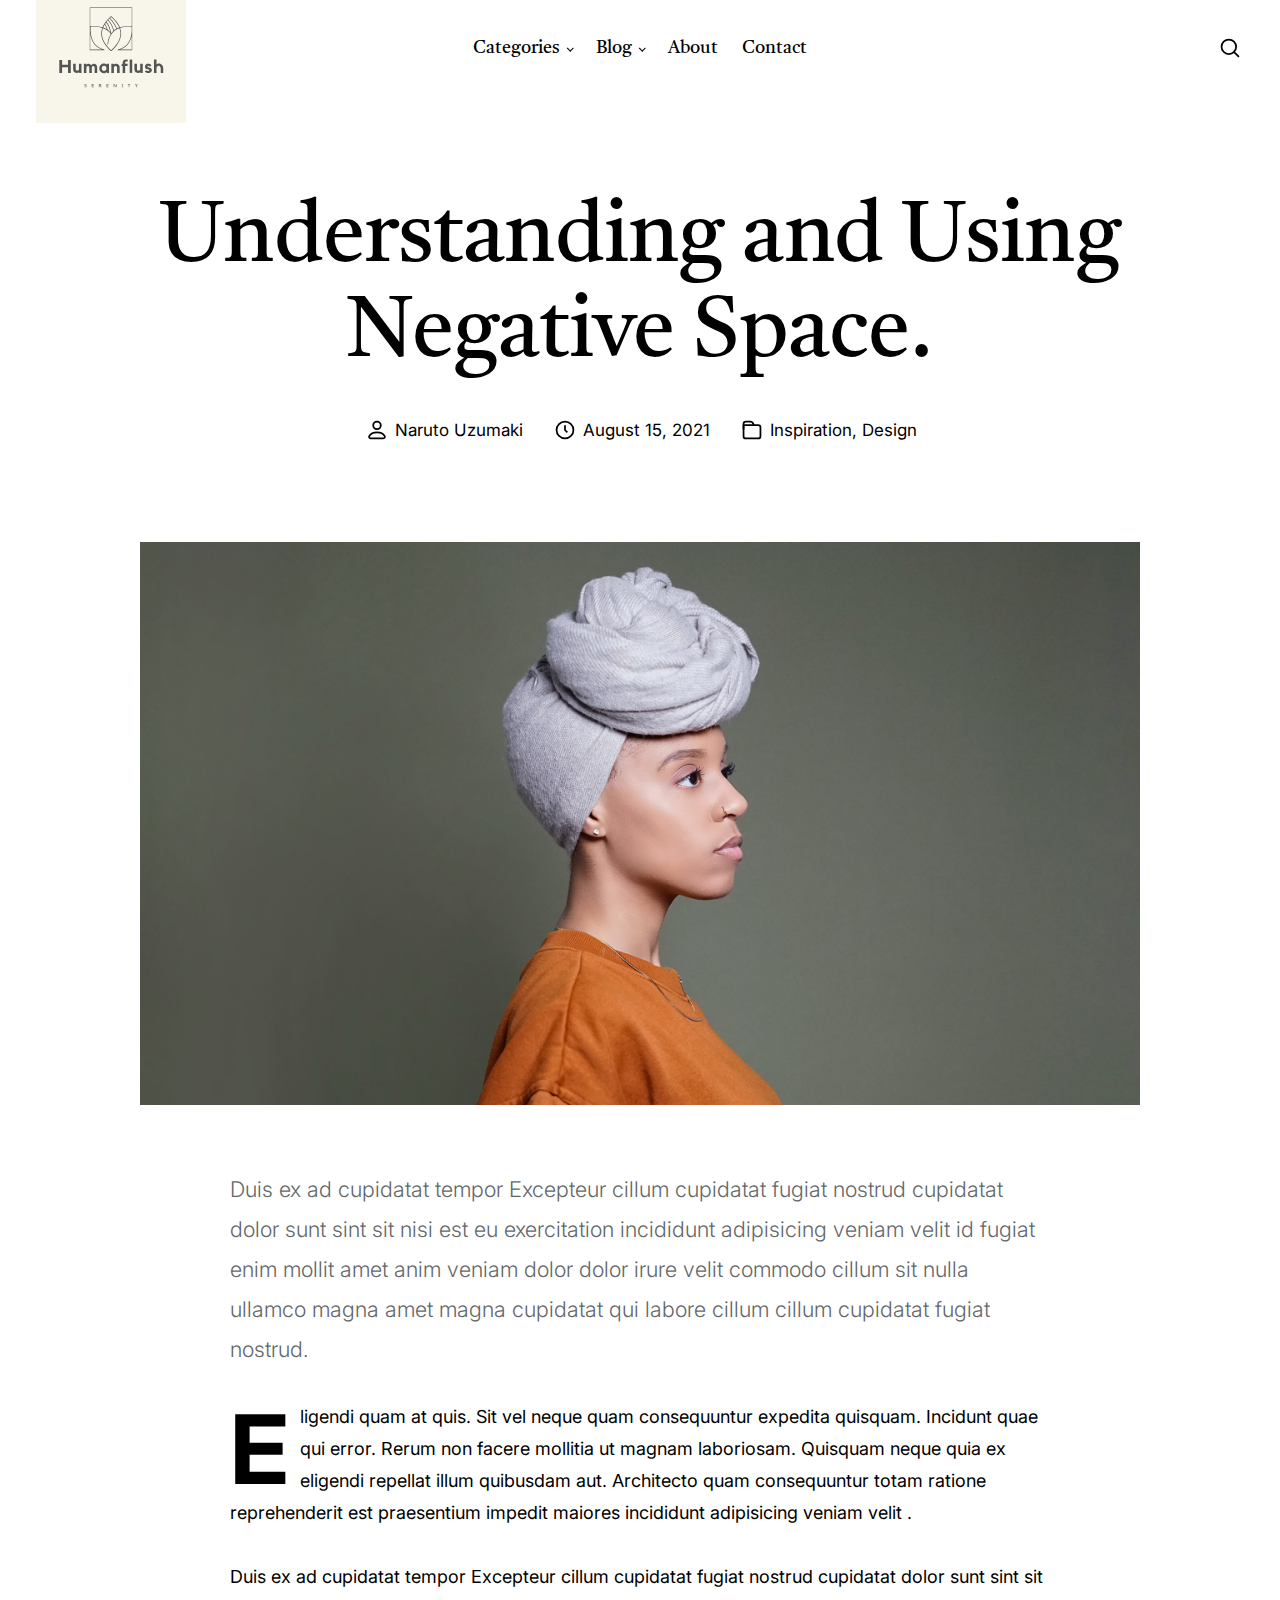
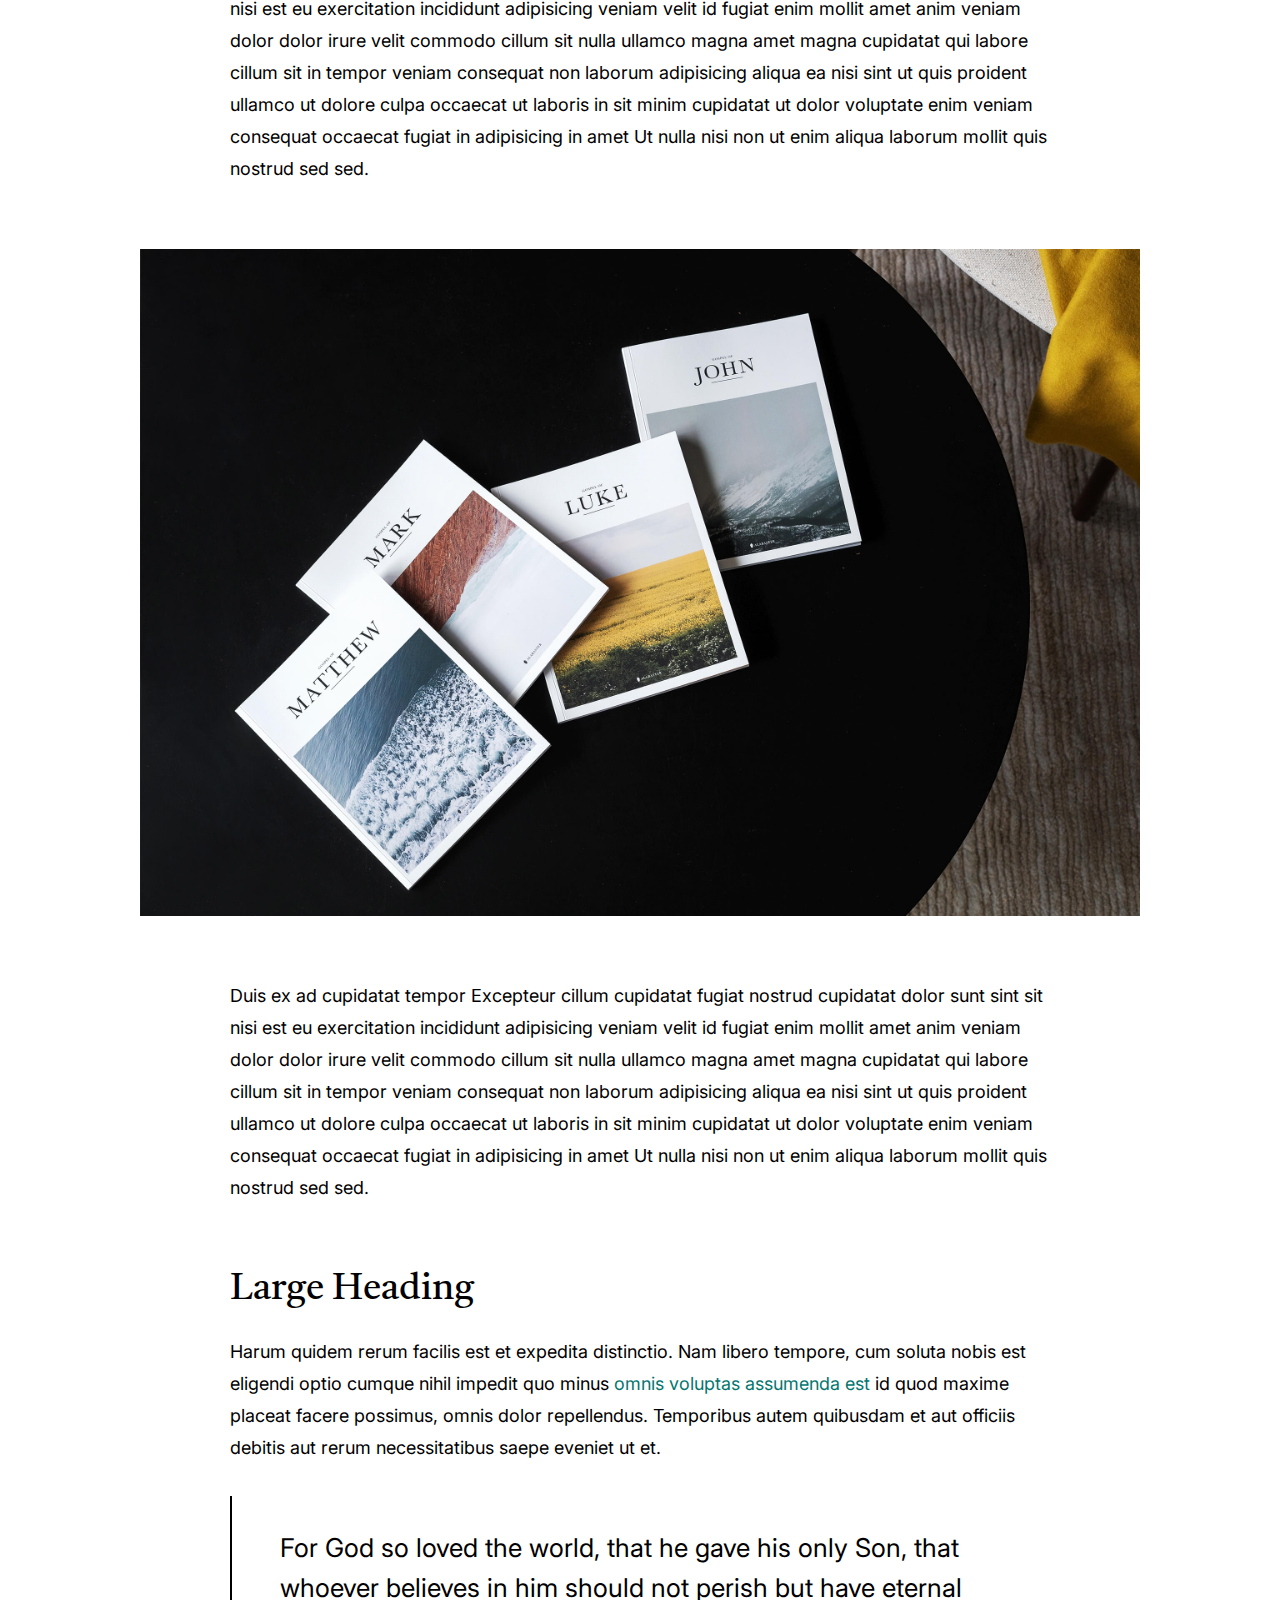
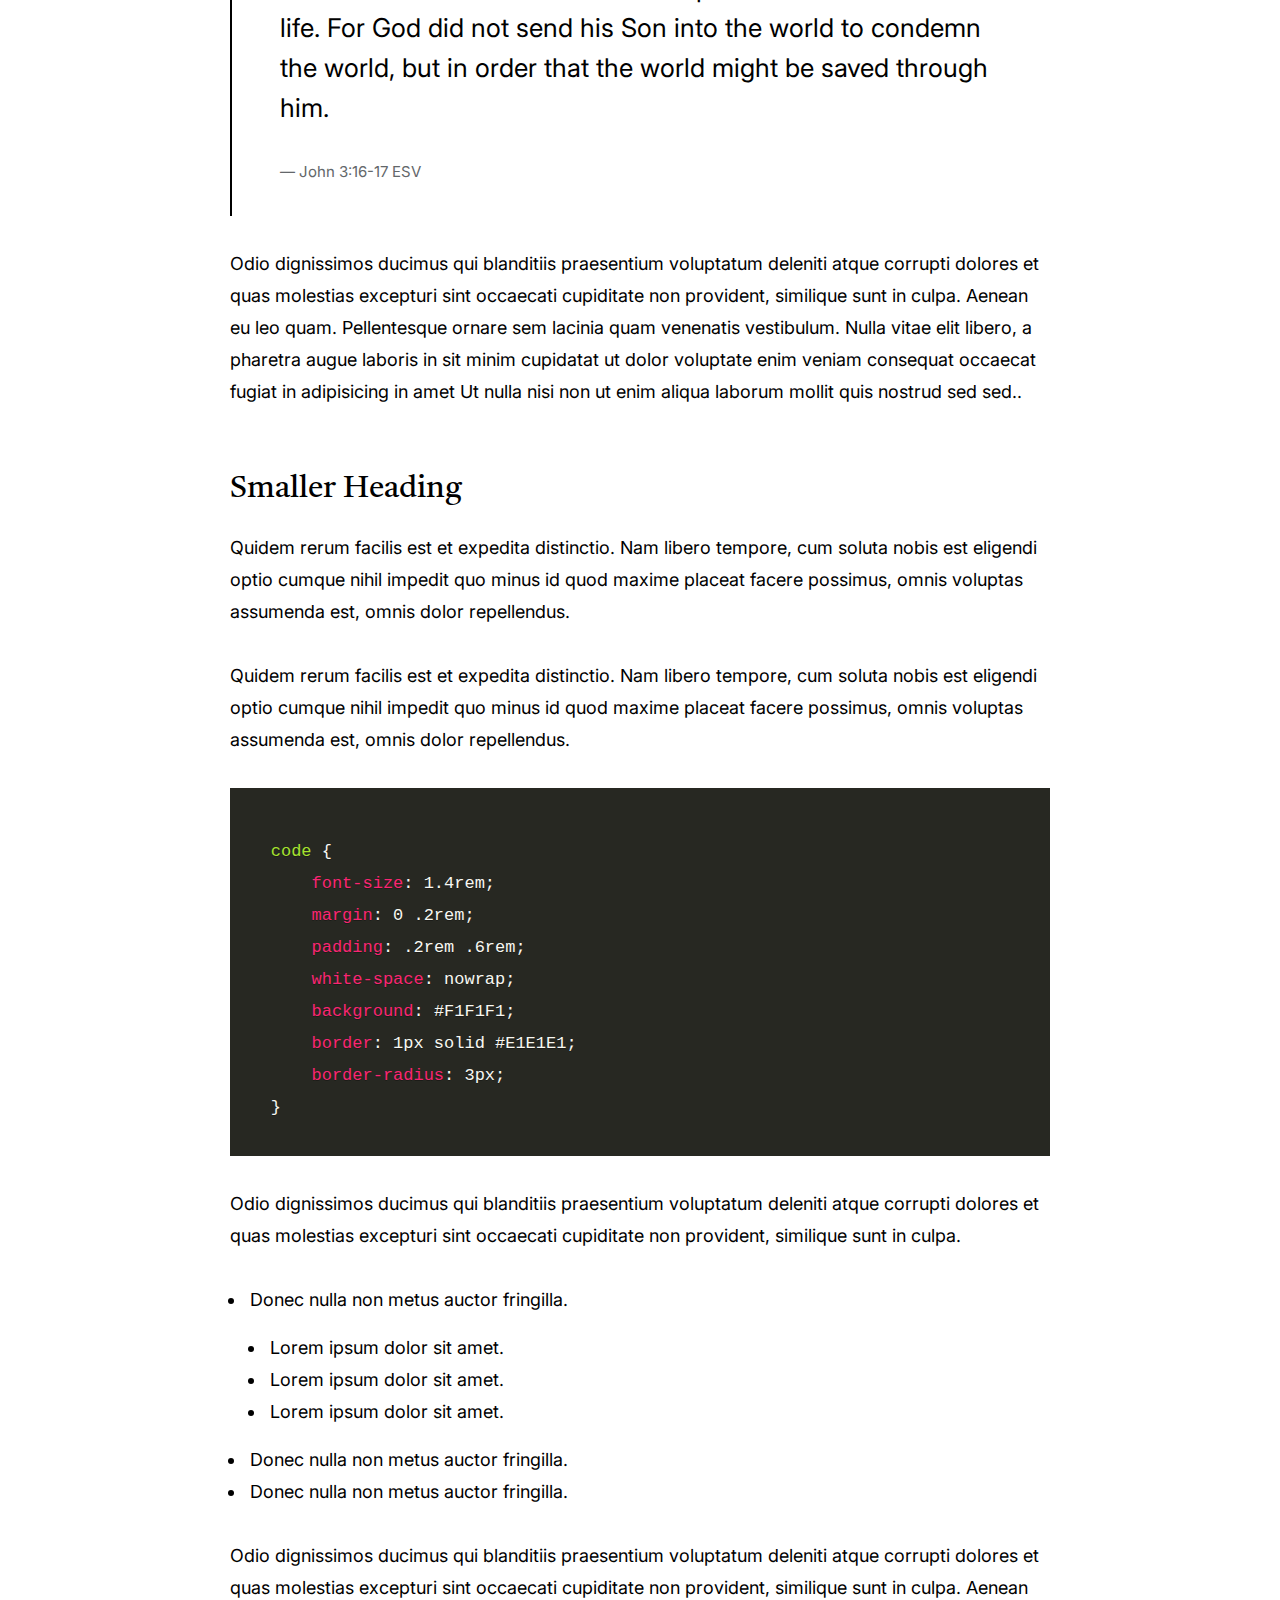
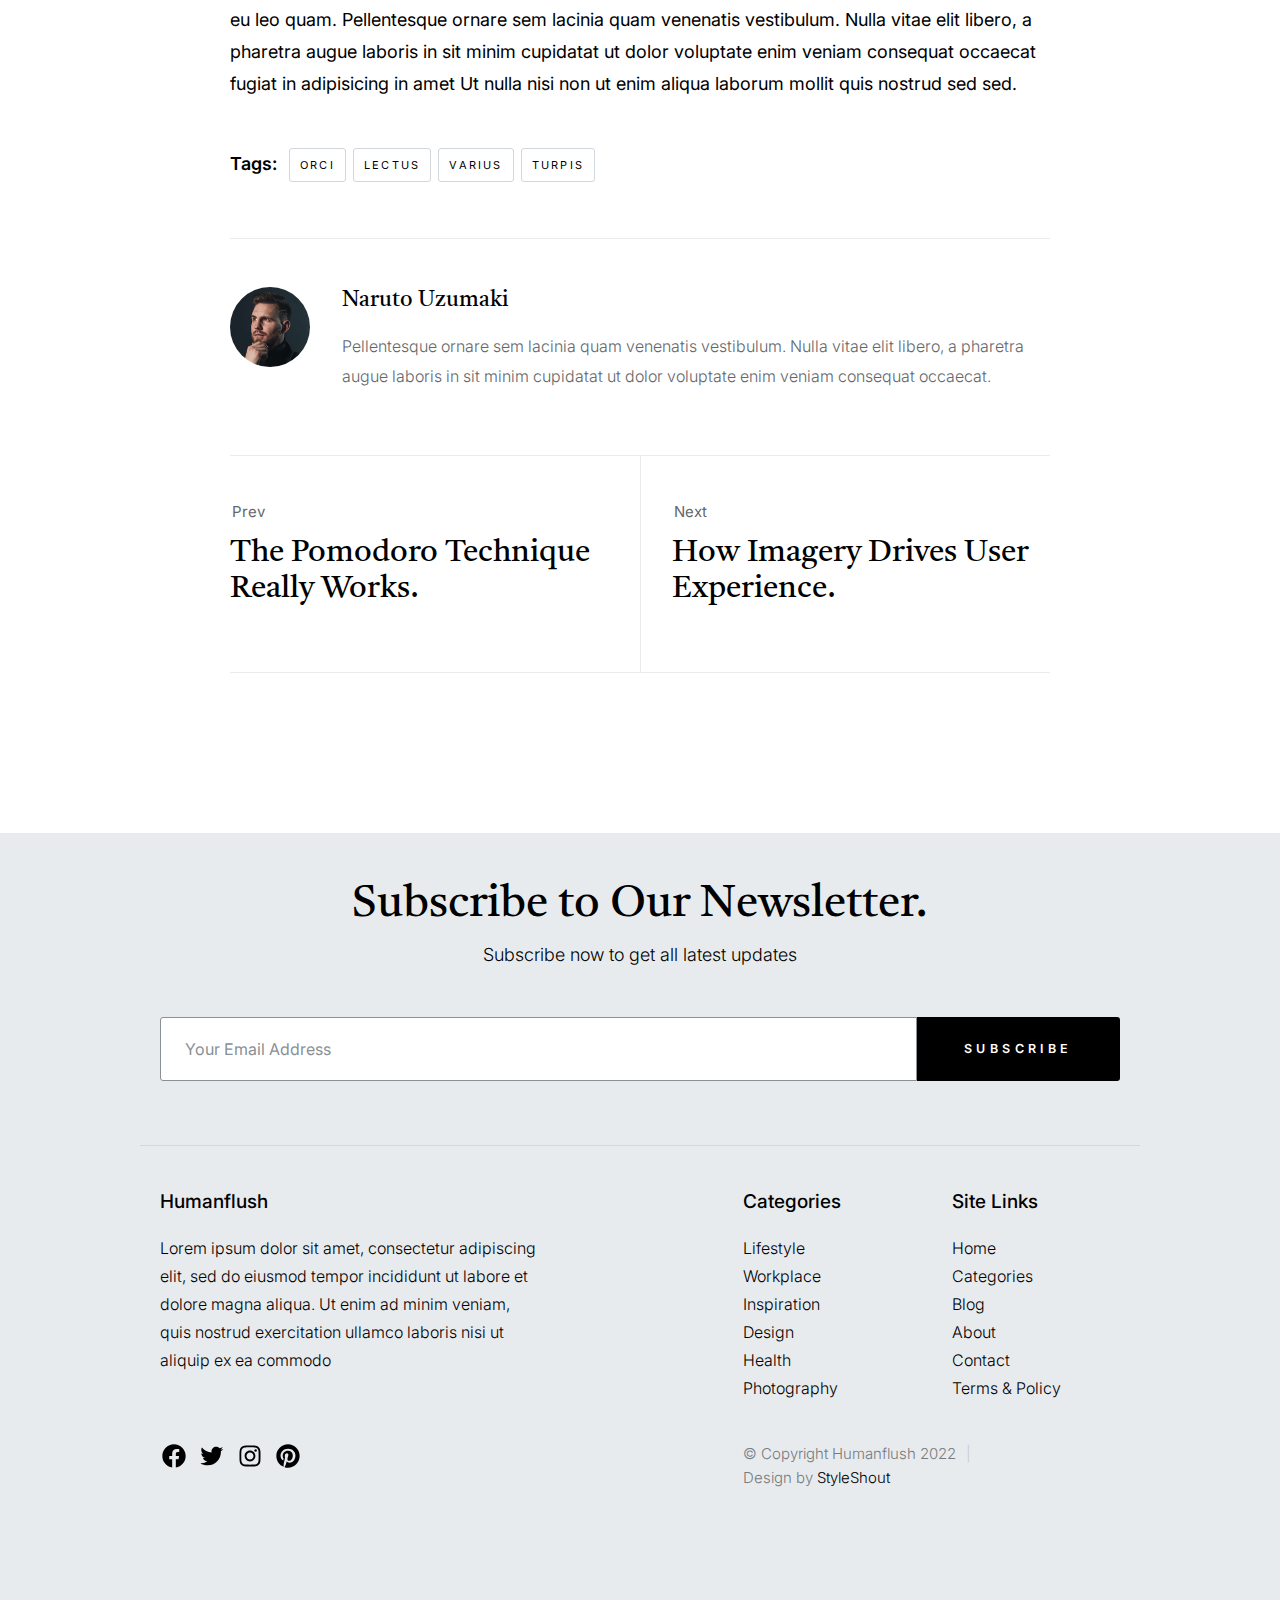
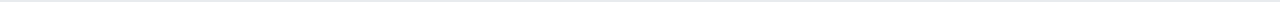
==== commit a2f18e8b: "initial commit 4" ====
--- a/single-standard.html
+++ b/single-standard.html
@@ -343,216 +343,6 @@
                             </div> <!-- end content-primary -->
 
                         </article> <!-- end entry -->
-
-                        <!-- comments -->
-                        <div class="comments-wrap">
-
-                            <div id="comments">
-                                <div class="large-12">
-
-                                    <h3>5 Comments</h3>
-
-                                    <!-- START commentlist -->
-                                    <ol class="commentlist">
-
-                                        <li class="depth-1 comment">
-
-                                            <div class="comment__avatar">
-                                                <img class="avatar" src="images/avatars/user-01.jpg" alt="" width="50" height="50">
-                                            </div>
-
-                                            <div class="comment__content">
-
-                                                <div class="comment__info">
-                                                    <div class="comment__author">Itachi Uchiha</div>
-
-                                                    <div class="comment__meta">
-                                                        <div class="comment__time">Aug 15, 2021</div>
-                                                        <div class="comment__reply">
-                                                            <a class="comment-reply-link" href="#0">Reply</a>
-                                                        </div>
-                                                    </div>
-                                                </div>
-
-                                                <div class="comment__text">
-                                                <p>Adhuc quaerendum est ne, vis ut harum tantas noluisse, id suas iisque mei. Nec te inani ponderum vulputate,
-                                                facilisi expetenda has et. Iudico dictas scriptorem an vim, ei alia mentitum est, ne has voluptua praesent.</p>
-                                                </div>
-
-                                            </div>
-
-                                        </li> <!-- end comment level 1 -->
-
-                                        <li class="thread-alt depth-1 comment">
-
-                                            <div class="comment__avatar">
-                                                <img class="avatar" src="images/avatars/user-04.jpg" alt="" width="50" height="50">
-                                            </div>
-
-                                            <div class="comment__content">
-
-                                                <div class="comment__info">
-                                                    <div class="comment__author">John Doe</div>
-
-                                                    <div class="comment__meta">
-                                                        <div class="comment__time">Aug 14, 2021</div>
-                                                        <div class="comment__reply">
-                                                            <a class="comment-reply-link" href="#0">Reply</a>
-                                                        </div>
-                                                    </div>
-                                                </div>
-
-                                                <div class="comment__text">
-                                                <p>Sumo euismod dissentiunt ne sit, ad eos iudico qualisque adversarium, tota falli et mei. Esse euismod
-                                                urbanitas ut sed, et duo scaevola pericula splendide. Primis veritus contentiones nec ad, nec et
-                                                tantas semper delicatissimi.</p>
-                                                </div>
-
-                                            </div>
-
-                                            <ul class="children">
-
-                                                <li class="depth-2 comment">
-
-                                                    <div class="comment__avatar">
-                                                        <img class="avatar" src="images/avatars/user-03.jpg" alt="" width="50" height="50">
-                                                    </div>
-
-                                                    <div class="comment__content">
-
-                                                        <div class="comment__info">
-                                                            <div class="comment__author">Kakashi Hatake</div>
-
-                                                            <div class="comment__meta">
-                                                                <div class="comment__time">Aug 14, 2021</div>
-                                                                <div class="comment__reply">
-                                                                    <a class="comment-reply-link" href="#0">Reply</a>
-                                                                </div>
-                                                            </div>
-                                                        </div>
-
-                                                        <div class="comment__text">
-                                                            <p>Duis sed odio sit amet nibh vulputate
-                                                            cursus a sit amet mauris. Morbi accumsan ipsum velit. Duis sed odio sit amet nibh vulputate
-                                                            cursus a sit amet mauris</p>
-                                                        </div>
-
-                                                    </div>
-
-                                                    <ul class="children">
-
-                                                        <li class="depth-3 comment">
-
-                                                            <div class="comment__avatar">
-                                                                <img class="avatar" src="images/avatars/user-04.jpg" alt="" width="50" height="50">
-                                                            </div>
-
-                                                            <div class="comment__content">
-
-                                                                <div class="comment__info">
-                                                                    <div class="comment__author">John Doe</div>
-
-                                                                    <div class="comment__meta">
-                                                                        <div class="comment__time">Aug 14, 2021</div>
-                                                                        <div class="comment__reply">
-                                                                            <a class="comment-reply-link" href="#0">Reply</a>
-                                                                        </div>
-                                                                    </div>
-                                                                </div>
-
-                                                                <div class="comment__text">
-                                                                <p>Investigationes demonstraverunt lectores legere me lius quod ii legunt saepius. Claritas est
-                                                                etiam processus dynamicus, qui sequitur mutationem consuetudium lectorum.</p>
-                                                                </div>
-
-                                                            </div>
-
-                                                        </li>
-
-                                                    </ul>
-
-                                                </li>
-
-                                            </ul>
-
-                                        </li> <!-- end comment level 1 -->
-
-                                        <li class="depth-1 comment">
-
-                                            <div class="comment__avatar">
-                                                <img class="avatar" src="images/avatars/user-02.jpg" alt="" width="50" height="50">
-                                            </div>
-
-                                            <div class="comment__content">
-
-                                                <div class="comment__info">
-                                                    <div class="comment__author">Shikamaru Nara</div>
-
-                                                    <div class="comment__meta">
-                                                        <div class="comment__time">Aug 13, 2021</div>
-                                                        <div class="comment__reply">
-                                                            <a class="comment-reply-link" href="#0">Reply</a>
-                                                        </div>
-                                                    </div>
-                                                </div>
-
-                                                <div class="comment__text">
-                                                <p>Typi non habent claritatem insitam; est usus legentis in iis qui facit eorum claritatem.</p>
-                                                </div>
-
-                                            </div>
-
-                                        </li>  <!-- end comment level 1 -->
-
-                                    </ol>
-                                    <!-- END commentlist -->
-
-                                </div> <!-- end col-full -->
-                            </div> <!-- end comments -->
-
-
-                            <div class="comment-respond">
-
-                                <!-- START respond -->
-                                <div id="respond">
-
-                                    <h3>
-                                    Add Comment
-                                    <span>Your email address will not be published.</span>
-                                    </h3>
-
-                                    <form name="contactForm" id="contactForm" method="post" action="" autocomplete="off">
-                                        <fieldset class="row">
-
-                                            <div class="column lg-6 tab-12 form-field">
-                                                <input name="cName" id="cName" class="u-fullwidth h-remove-bottom" placeholder="Your Name" value="" type="text">
-                                            </div>
-
-                                            <div class="column lg-6 tab-12 form-field">
-                                                <input name="cEmail" id="cEmail" class="u-fullwidth h-remove-bottom" placeholder="Your Email" value="" type="text">
-                                            </div>
-
-                                            <div class="column lg-12 form-field">
-                                                <input name="cWebsite" id="cWebsite" class="u-fullwidth h-remove-bottom" placeholder="Website" value="" type="text">
-                                            </div>
-
-                                            <div class="column lg-12 message form-field">
-                                                <textarea name="cMessage" id="cMessage" class="u-fullwidth" placeholder="Your Message"></textarea>
-                                            </div>
-
-                                            <div class="column lg-12">
-                                                <input name="submit" id="submit" class="btn btn--primary btn-wide btn--large u-fullwidth" value="Add Comment" type="submit">
-                                            </div>
-
-                                        </fieldset>
-                                    </form> <!-- end form -->
-
-                                </div>
-                                <!-- END respond-->
-
-                            </div> <!-- end comment-respond -->
-
-                        </div> <!-- end comments-wrap -->
 
                     </div>
                 </div> <!-- end entry-wrap -->
